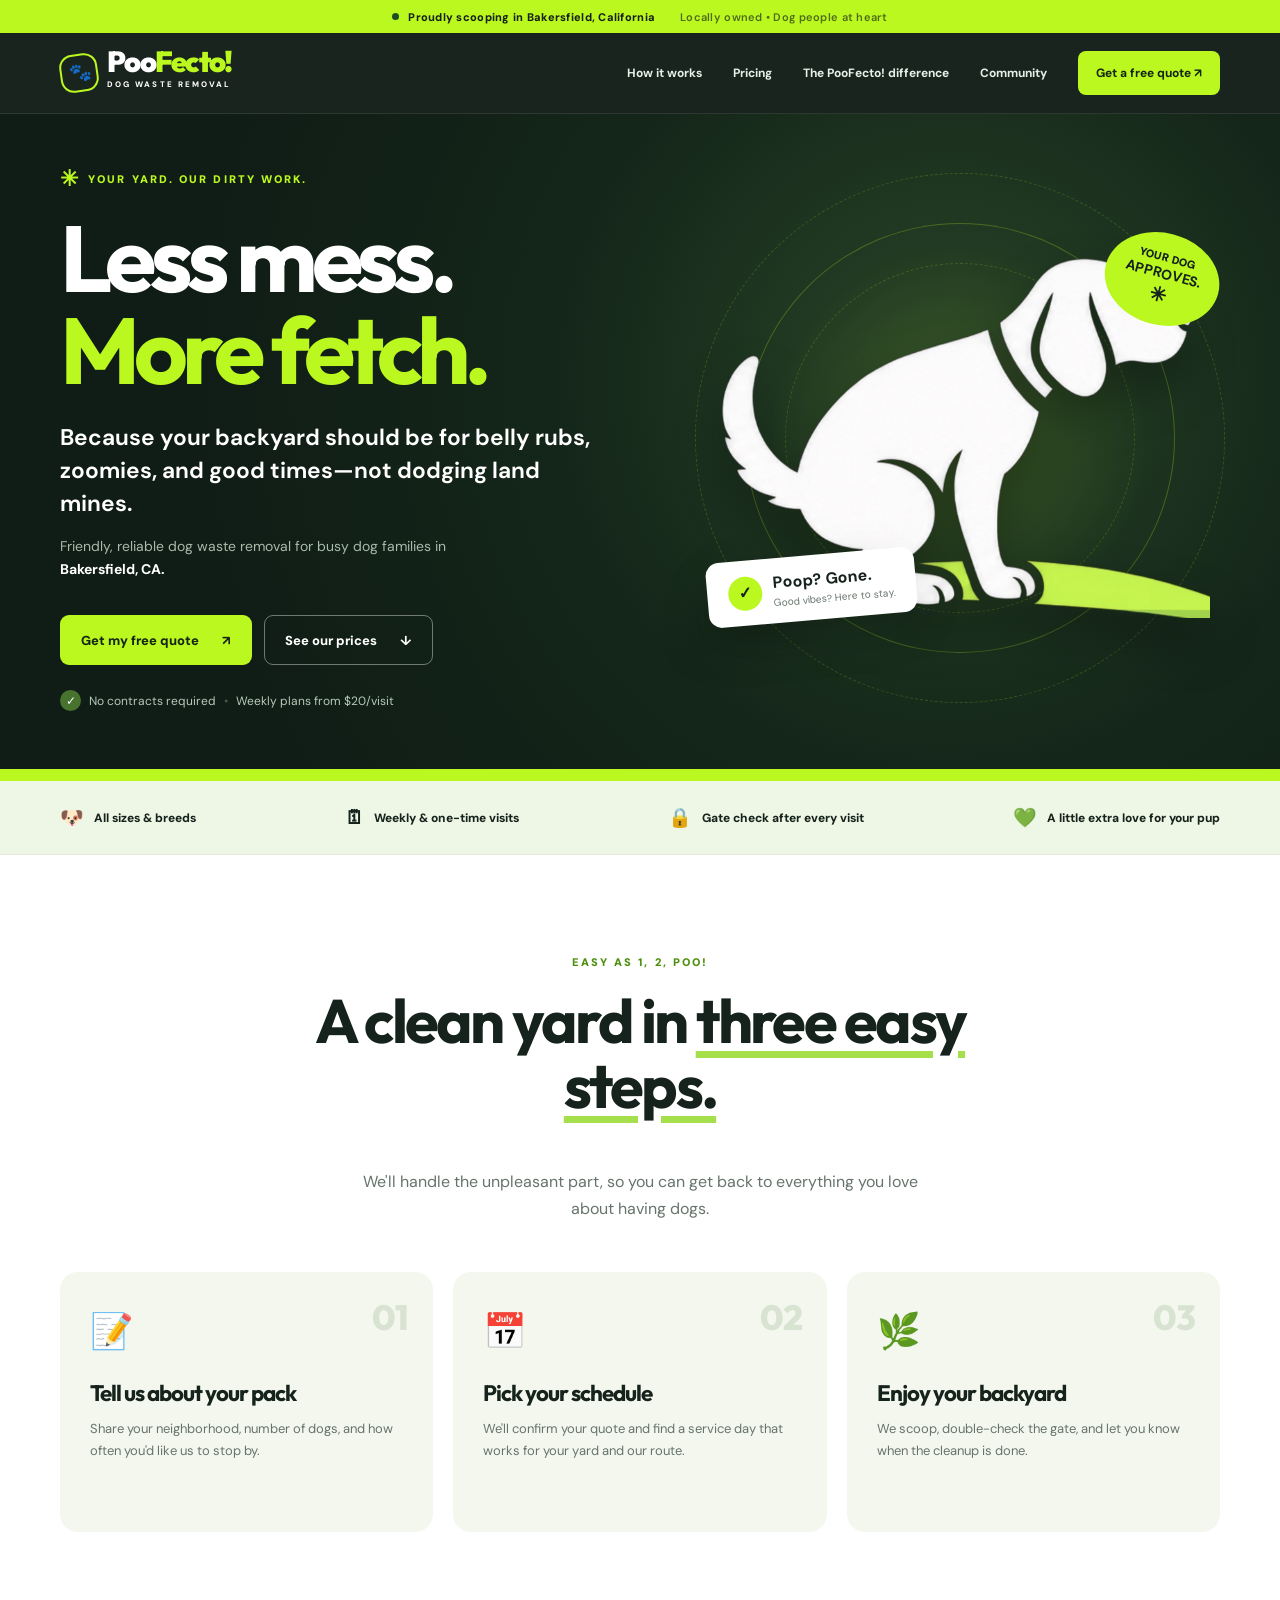
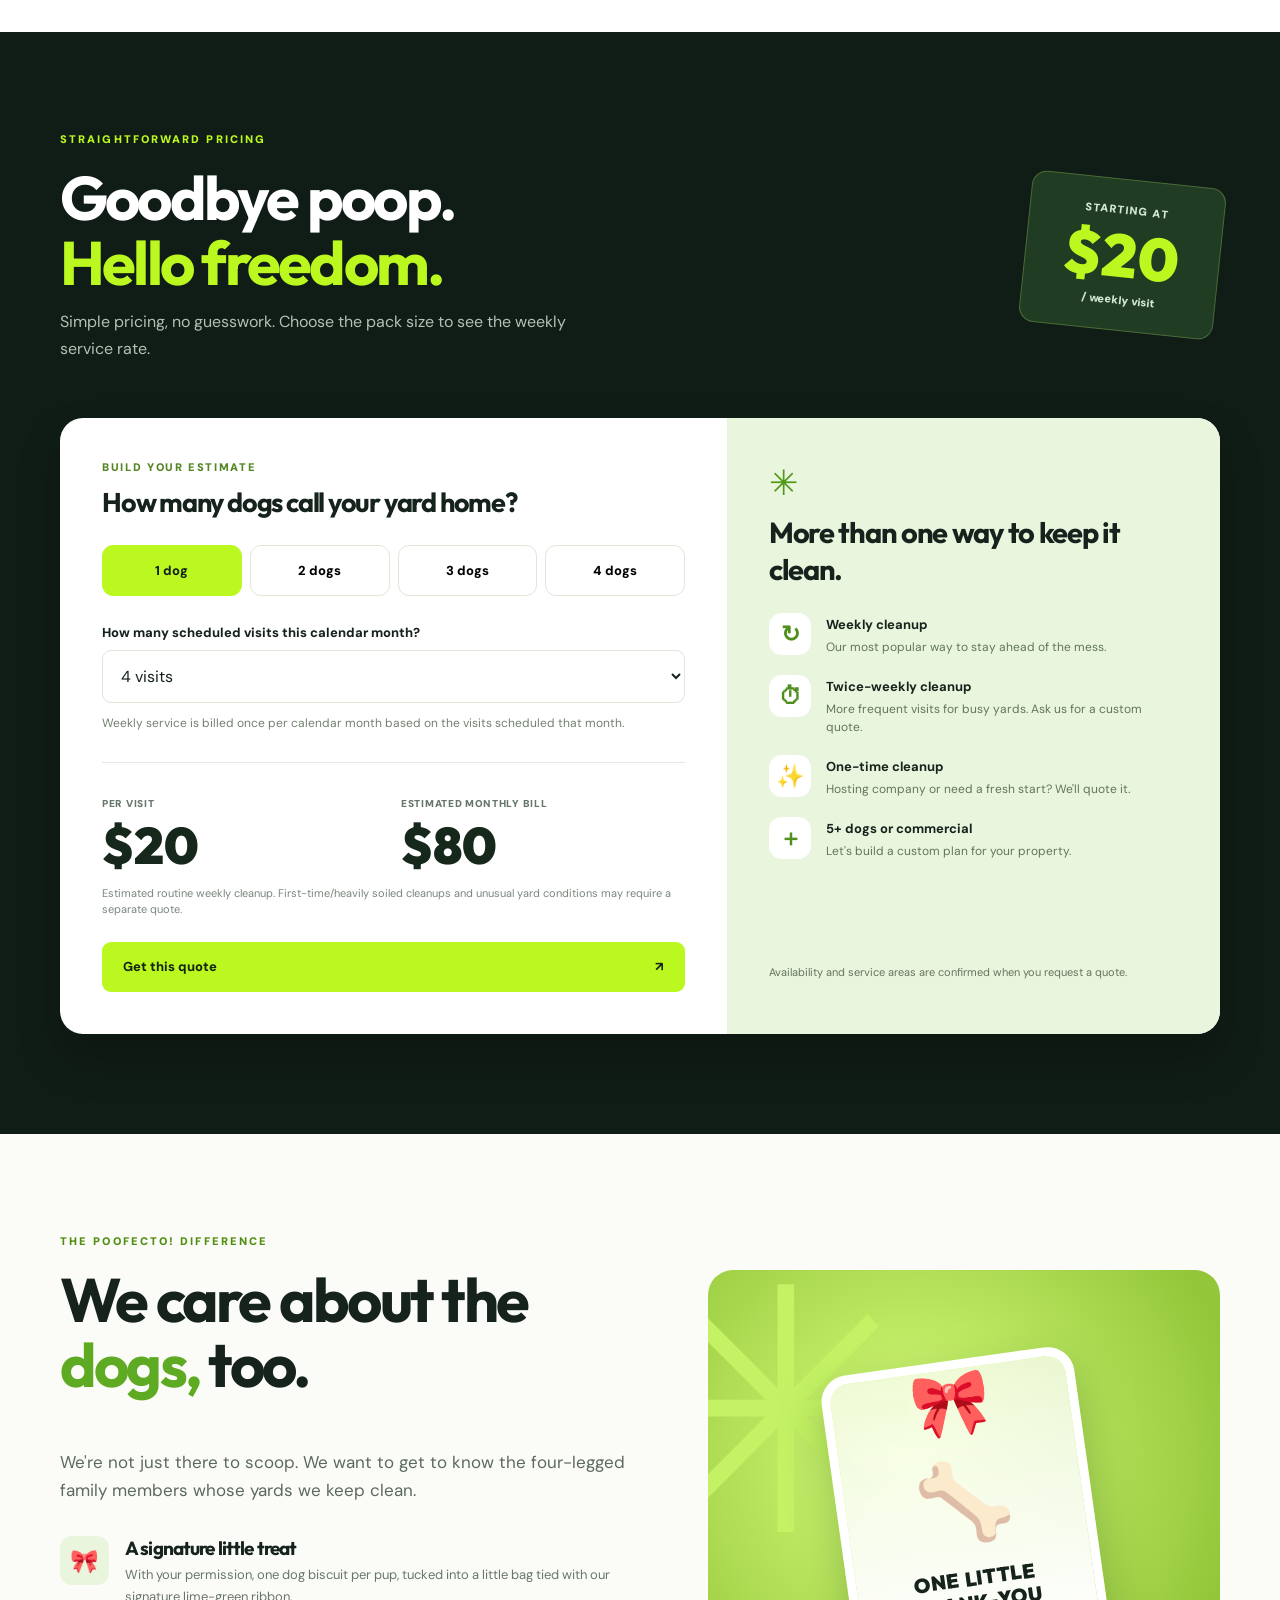
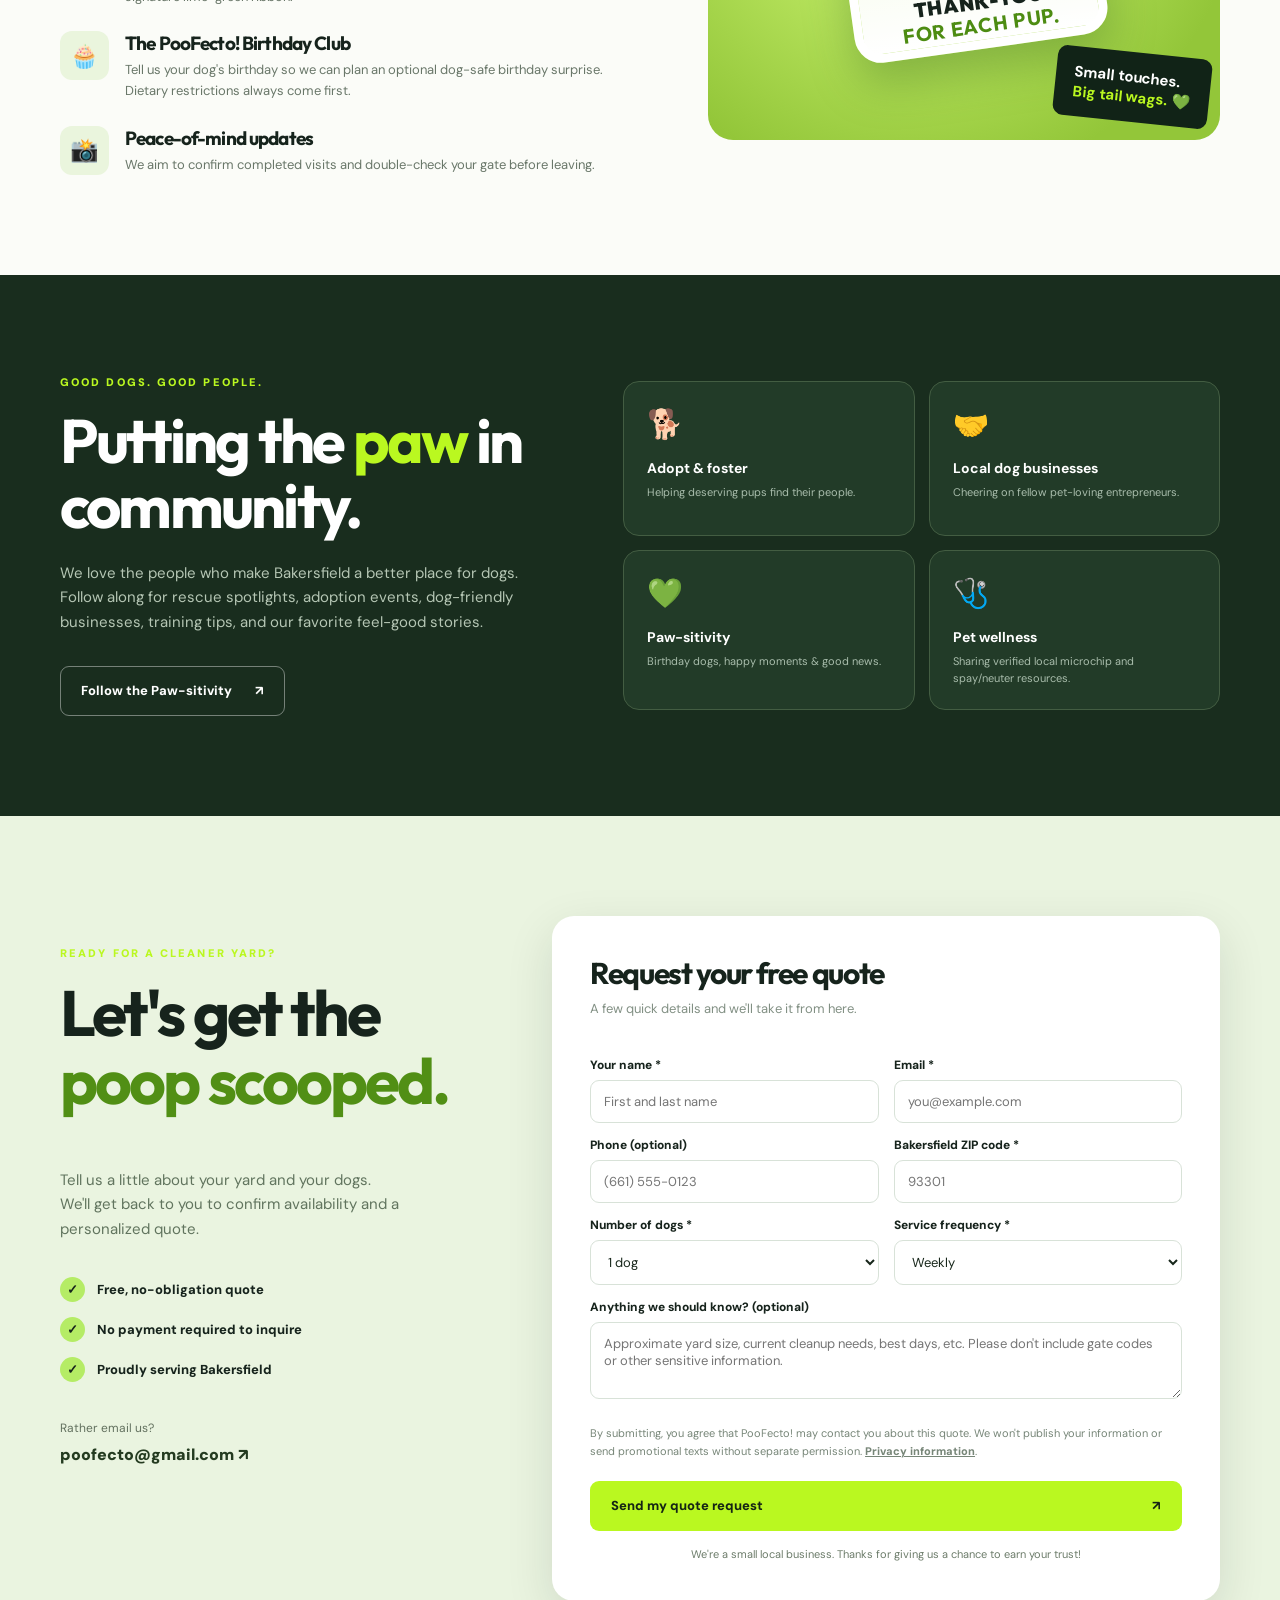
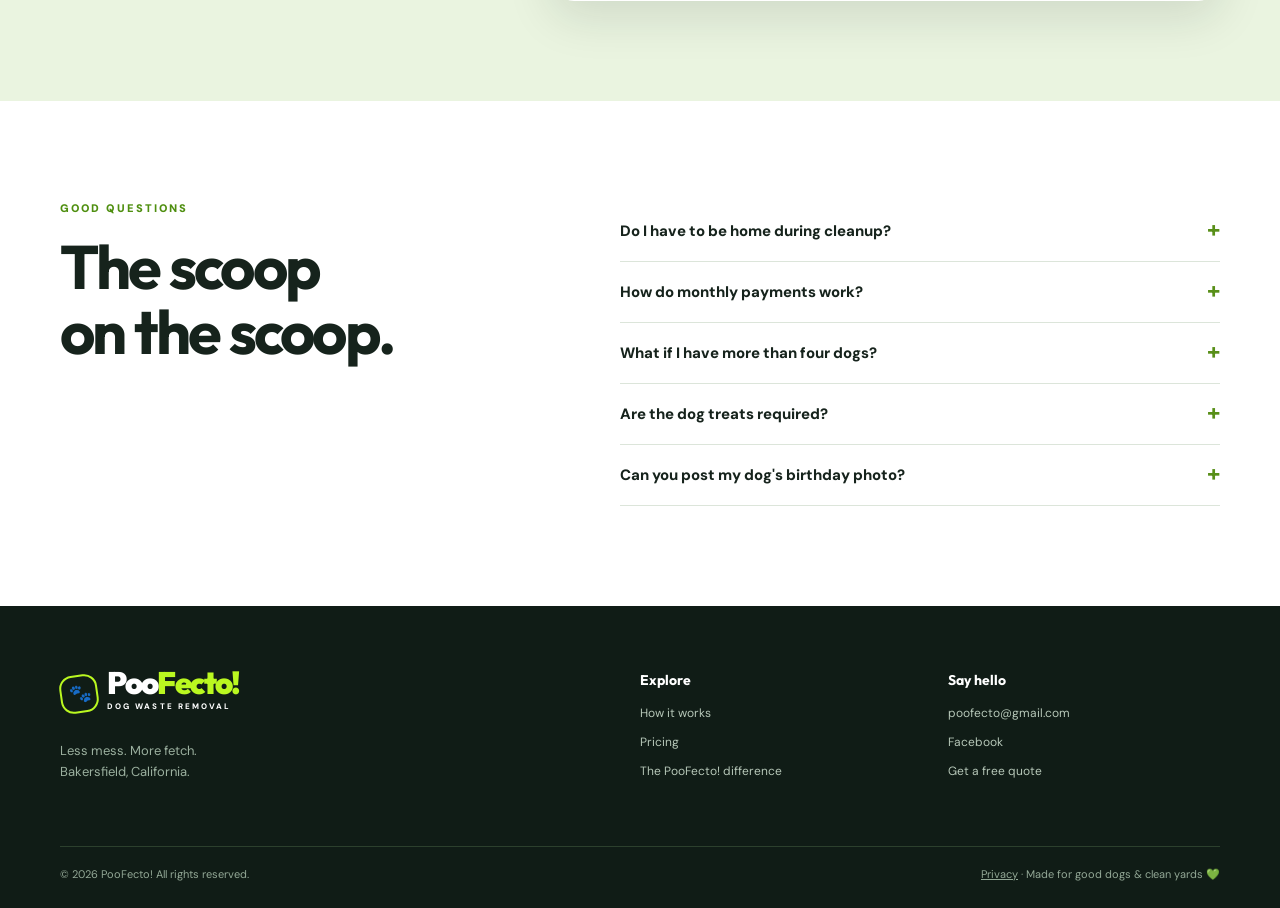
==== index.html @ 79665e10 "Add files via upload" ====
<!doctype html>
<html lang="en">
<head>
<meta charset="utf-8"><meta name="viewport" content="width=device-width,initial-scale=1">
<meta name="theme-color" content="#101c16"><meta name="description" content="PooFecto! makes clean yards easy. Friendly, reliable dog waste removal in Bakersfield, California. Weekly service starts at $20 per visit. Request a free quote today.">
<title>PooFecto! | Dog Waste Removal in Bakersfield</title>
<link rel="icon" href="assets/favicon.svg" type="image/svg+xml">
<link rel="stylesheet" href="styles.css">
<meta property="og:type" content="website"><meta property="og:title" content="PooFecto! | Less Mess. More Fetch."><meta property="og:description" content="Bakersfield dog waste removal. Weekly cleanups from $20 per visit. Free quotes, happy pups, cleaner yards.">
</head>
<body>
<a class="skip" href="#main">Skip to main content</a>
<div class="announcement"><span class="pulse"></span> Proudly scooping in Bakersfield, California <span class="announcement-right">Locally owned • Dog people at heart</span></div>
<header class="nav-wrap"><nav class="nav container" aria-label="Main navigation">
<a class="wordmark" href="#home" aria-label="PooFecto home"><span class="mark-icon" aria-hidden="true">🐾</span><span>Poo<span class="lime">Fecto!</span><small>DOG WASTE REMOVAL</small></span></a>
<button id="menuButton" class="menu-toggle" type="button" aria-label="Open menu" aria-expanded="false" aria-controls="navLinks"><span></span><span></span><span></span></button>
<div id="navLinks" class="nav-links"><a href="#how">How it works</a><a href="#pricing">Pricing</a><a href="#experience">The PooFecto! difference</a><a href="#community">Community</a><a class="nav-cta" href="#quote">Get a free quote <span aria-hidden="true">↗</span></a></div>
</nav></header>
<main id="main">
<section id="home" class="hero"><div class="container hero-grid">
<div class="hero-copy"><div class="eyebrow"><span class="small-star">✳</span> YOUR YARD. OUR DIRTY WORK.</div>
<h1>Less mess.<br><em>More fetch.</em></h1>
<p class="hero-lead">Because your backyard should be for belly rubs, zoomies, and good times—not dodging land mines.</p>
<p class="hero-sub">Friendly, reliable dog waste removal for busy dog families in <strong>Bakersfield, CA.</strong></p>
<div class="hero-actions"><a class="btn btn-lime" href="#quote">Get my free quote <span>↗</span></a><a class="btn btn-outline" href="#pricing">See our prices <span>↓</span></a></div>
<div class="hero-proof"><span class="proof-check">✓</span> No contracts required <span class="separator">•</span> Weekly plans from $20/visit</div>
</div>
<div class="hero-art" role="img" aria-label="PooFecto white dog mascot with lime green lawn styling"><div class="sun-ring"></div><div class="hero-orbit hero-orbit-one"></div><div class="hero-orbit hero-orbit-two"></div><div class="mascot-frame"><img src="assets/dog-mascot.png" alt="PooFecto white sitting dog mascot"/></div><div class="float-note"><span class="check-round">✓</span><span><b>Poop? Gone.</b><small>Good vibes? Here to stay.</small></span></div><div class="hero-sticker">YOUR DOG<br><strong>APPROVES.</strong> <span>✳</span></div></div>
</div><div class="hero-bottom-wave"></div></section>
<section class="trust-strip"><div class="container trust-inner"><span><b>🐶</b> All sizes & breeds</span><span><b>🗓</b> Weekly & one-time visits</span><span><b>🔒</b> Gate check after every visit</span><span><b>💚</b> A little extra love for your pup</span></div></section>
<section id="how" class="section section-light"><div class="container"><div class="section-head center"><div class="eyebrow dark">EASY AS 1, 2, POO!</div><h2>A clean yard in <span class="underline-accent">three easy steps.</span></h2><p>We'll handle the unpleasant part, so you can get back to everything you love about having dogs.</p></div>
<div class="steps-grid"><article class="step-card"><span class="step-count">01</span><div class="step-emoji">📝</div><h3>Tell us about your pack</h3><p>Share your neighborhood, number of dogs, and how often you'd like us to stop by.</p></article><article class="step-card"><span class="step-count">02</span><div class="step-emoji">📅</div><h3>Pick your schedule</h3><p>We'll confirm your quote and find a service day that works for your yard and our route.</p></article><article class="step-card"><span class="step-count">03</span><div class="step-emoji">🌿</div><h3>Enjoy your backyard</h3><p>We scoop, double-check the gate, and let you know when the cleanup is done.</p></article></div></div></section>
<section id="pricing" class="section pricing-section"><div class="container"><div class="pricing-top"><div><div class="eyebrow">STRAIGHTFORWARD PRICING</div><h2>Goodbye poop.<br><span class="lime">Hello freedom.</span></h2><p>Simple pricing, no guesswork. Choose the pack size to see the weekly service rate.</p></div><div class="price-pill">STARTING AT <strong>$20</strong><span>/ weekly visit</span></div></div>
<div class="pricing-panel"><div class="calc"><div class="calc-overline">BUILD YOUR ESTIMATE</div><h3>How many dogs call your yard home?</h3><div class="dog-picker" role="group" aria-label="Number of dogs"><button type="button" class="dog-choice selected" data-dogs="1" aria-pressed="true">1 dog</button><button type="button" class="dog-choice" data-dogs="2" aria-pressed="false">2 dogs</button><button type="button" class="dog-choice" data-dogs="3" aria-pressed="false">3 dogs</button><button type="button" class="dog-choice" data-dogs="4" aria-pressed="false">4 dogs</button></div>
<label for="visits">How many scheduled visits this calendar month?</label><select id="visits"><option value="4">4 visits</option><option value="5">5 visits</option></select><div class="frequency-note">Weekly service is billed once per calendar month based on the visits scheduled that month.</div>
<div class="calc-bottom"><div><span class="result-label">PER VISIT</span><div class="result-value" id="perVisit">$20</div></div><div><span class="result-label">ESTIMATED MONTHLY BILL</span><div class="result-value" id="perMonth">$80</div></div></div><p class="calc-foot">Estimated routine weekly cleanup. First-time/heavily soiled cleanups and unusual yard conditions may require a separate quote.</p><a class="btn btn-lime full" href="#quote" id="calcQuote">Get this quote <span>↗</span></a></div>
<div class="price-side"><span class="asterisk">✳</span><h3>More than one way to keep it clean.</h3><div class="service-line"><span class="service-icon">↻</span><div><strong>Weekly cleanup</strong><p>Our most popular way to stay ahead of the mess.</p></div></div><div class="service-line"><span class="service-icon">⏱</span><div><strong>Twice-weekly cleanup</strong><p>More frequent visits for busy yards. Ask us for a custom quote.</p></div></div><div class="service-line"><span class="service-icon">✨</span><div><strong>One-time cleanup</strong><p>Hosting company or need a fresh start? We'll quote it.</p></div></div><div class="service-line"><span class="service-icon">＋</span><div><strong>5+ dogs or commercial</strong><p>Let's build a custom plan for your property.</p></div></div><p class="small-disclaimer">Availability and service areas are confirmed when you request a quote.</p></div></div></div></section>
<section id="experience" class="section experience-section"><div class="container experience-grid"><div><div class="eyebrow dark">THE POOFECTO! DIFFERENCE</div><h2>We care about the <em>dogs,</em> too.</h2><p class="body-large">We're not just there to scoop. We want to get to know the four-legged family members whose yards we keep clean.</p><div class="feature-list"><div><span>🎀</span><div><h3>A signature little treat</h3><p>With your permission, one dog biscuit per pup, tucked into a little bag tied with our signature lime-green ribbon.</p></div></div><div><span>🧁</span><div><h3>The PooFecto! Birthday Club</h3><p>Tell us your dog's birthday so we can plan an optional dog-safe birthday surprise. Dietary restrictions always come first.</p></div></div><div><span>📸</span><div><h3>Peace-of-mind updates</h3><p>We aim to confirm completed visits and double-check your gate before leaving.</p></div></div></div></div><div class="experience-visual"><div class="gift-illustration"><div class="ribbon-bow">🎀</div><div class="cookie">🦴</div><span>ONE LITTLE<br>THANK-YOU<br><b>FOR EACH PUP.</b></span></div><div class="gift-callout">Small touches.<br><strong>Big tail wags.</strong> 💚</div></div></div></section>
<section id="community" class="section community-section"><div class="container"><div class="community-grid"><div><div class="eyebrow">GOOD DOGS. GOOD PEOPLE.</div><h2>Putting the <span class="lime">paw</span> in community.</h2><p>We love the people who make Bakersfield a better place for dogs. Follow along for rescue spotlights, adoption events, dog-friendly businesses, training tips, and our favorite feel-good stories.</p><a class="btn btn-outline" href="https://www.facebook.com/PooFecto" target="_blank" rel="noopener noreferrer">Follow the Paw-sitivity <span>↗</span></a></div><div class="community-cards"><div class="community-card"><span>🐕</span><b>Adopt & foster</b><small>Helping deserving pups find their people.</small></div><div class="community-card"><span>🤝</span><b>Local dog businesses</b><small>Cheering on fellow pet-loving entrepreneurs.</small></div><div class="community-card"><span>💚</span><b>Paw-sitivity</b><small>Birthday dogs, happy moments & good news.</small></div><div class="community-card"><span>🩺</span><b>Pet wellness</b><small>Sharing verified local microchip and spay/neuter resources.</small></div></div></div></div></section>
<section id="quote" class="section quote-section"><div class="container quote-grid"><div class="quote-intro"><div class="eyebrow">READY FOR A CLEANER YARD?</div><h2>Let's get the<br><span class="lime">poop scooped.</span></h2><p>Tell us a little about your yard and your dogs. We'll get back to you to confirm availability and a personalized quote.</p><div class="quote-points"><div><span>✓</span> Free, no-obligation quote</div><div><span>✓</span> No payment required to inquire</div><div><span>✓</span> Proudly serving Bakersfield</div></div><div class="quote-contact"><span>Rather email us?</span><a href="mailto:poofecto@gmail.com">poofecto@gmail.com ↗</a></div></div>
<div class="form-panel"><h3>Request your free quote</h3><p class="form-subhead">A few quick details and we'll take it from here.</p><form id="quoteForm" action="https://formsubmit.co/poofecto@gmail.com" method="POST">
<input type="hidden" name="_subject" value="New PooFecto! website quote request"><input type="hidden" name="_captcha" value="true"><input type="hidden" name="_template" value="table"><input type="text" name="_honey" tabindex="-1" autocomplete="off" class="honeypot" aria-hidden="true">
<div class="form-row"><div><label for="fullName">Your name *</label><input required id="fullName" name="Full name" autocomplete="name" maxlength="120" placeholder="First and last name"></div><div><label for="email">Email *</label><input required id="email" name="Email" type="email" autocomplete="email" maxlength="160" placeholder="you@example.com"></div></div>
<div class="form-row"><div><label for="phone">Phone (optional)</label><input id="phone" name="Phone" type="tel" autocomplete="tel" maxlength="30" placeholder="(661) 555-0123"></div><div><label for="zip">Bakersfield ZIP code *</label><input id="zip" name="ZIP code" inputmode="numeric" autocomplete="postal-code" pattern="[0-9]{5}" maxlength="5" required placeholder="93301"></div></div>
<div class="form-row"><div><label for="dogs">Number of dogs *</label><select id="dogs" name="Number of dogs" required><option value="1">1 dog</option><option value="2">2 dogs</option><option value="3">3 dogs</option><option value="4">4 dogs</option><option value="5 or more">5+ dogs</option></select></div><div><label for="frequency">Service frequency *</label><select id="frequency" name="Service frequency" required><option value="Weekly">Weekly</option><option value="Twice weekly">Twice weekly</option><option value="One-time cleanup">One-time cleanup</option><option value="Not sure">Not sure yet</option></select></div></div>
<label for="details">Anything we should know? (optional)</label><textarea id="details" name="Yard details" rows="3" maxlength="600" placeholder="Approximate yard size, current cleanup needs, best days, etc. Please don't include gate codes or other sensitive information."></textarea>
<p class="privacy-copy">By submitting, you agree that PooFecto! may contact you about this quote. We won't publish your information or send promotional texts without separate permission. <a href="privacy.html" target="_blank">Privacy information</a>.</p>
<button class="btn btn-lime full submit" type="submit">Send my quote request <span>↗</span></button><p class="form-note" role="status" id="formStatus">We're a small local business. Thanks for giving us a chance to earn your trust!</p></form></div></div></section>
<section class="faq section section-light"><div class="container faq-grid"><div><div class="eyebrow dark">GOOD QUESTIONS</div><h2>The scoop<br>on the scoop.</h2></div><div class="faq-list"><details><summary>Do I have to be home during cleanup?</summary><p>Usually not, as long as we have agreed on safe yard access and any dogs are securely separated from the work area. We'll confirm arrangements before your first visit.</p></details><details><summary>How do monthly payments work?</summary><p>Weekly service is quoted per visit and billed once per calendar month based on the visits scheduled that month. A month with four weekly visits costs less than one with five.</p></details><details><summary>What if I have more than four dogs?</summary><p>No problem—just request a custom quote for your pack.</p></details><details><summary>Are the dog treats required?</summary><p>Not at all. Complimentary treats are optional and only provided with your approval. Please tell us about allergies or special diets; we'll skip treats when they're not appropriate.</p></details><details><summary>Can you post my dog's birthday photo?</summary><p>Only with your separate permission. You always control whether your dog's photo or video is shared on our social media pages.</p></details></div></div></section>
</main>
<footer class="footer"><div class="container footer-grid"><div><a class="wordmark foot-wordmark" href="#home"><span class="mark-icon">🐾</span><span>Poo<span class="lime">Fecto!</span><small>DOG WASTE REMOVAL</small></span></a><p>Less mess. More fetch.<br>Bakersfield, California.</p></div><div><h4>Explore</h4><a href="#how">How it works</a><a href="#pricing">Pricing</a><a href="#experience">The PooFecto! difference</a></div><div><h4>Say hello</h4><a href="mailto:poofecto@gmail.com">poofecto@gmail.com</a><a href="https://www.facebook.com/PooFecto" target="_blank" rel="noopener noreferrer">Facebook</a><a href="#quote">Get a free quote</a></div></div><div class="container footer-bottom"><span>© <span id="year"></span> PooFecto! All rights reserved.</span><span><a href="privacy.html">Privacy</a> · Made for good dogs & clean yards 💚</span></div></footer>
<script src="script.js" defer></script>
</body></html>
---- styles.css ----
@import url('https://fonts.googleapis.com/css2?family=DM+Sans:wght@400;500;600;700;800&family=Outfit:wght@400;500;600;700;800;900&display=swap');
:root{--bg:#101c16;--bg2:#17291c;--lime:#baf820;--green:#86cb1e;--text:#16231c;--white:#fff;--muted:#66746b;--off:#f4f7ee;--line:#e2e9da;--shadow:0 16px 48px rgba(15,34,21,.12)}*{box-sizing:border-box}html{scroll-behavior:smooth;scroll-padding-top:90px}body{margin:0;color:var(--text);font-family:'DM Sans',Arial,sans-serif;background:white}h1,h2,h3,h4,p{margin-top:0}h1,h2,h3,h4{font-family:Outfit,'DM Sans',sans-serif;letter-spacing:-.045em}h2{font-size:clamp(2.2rem,4.8vw,4.25rem);line-height:1.06}h3{font-size:1.4rem}p{line-height:1.65}a{color:inherit}button,input,select,textarea{font:inherit}.container{width:min(1160px,calc(100% - 48px));margin:auto}.skip{position:absolute;left:-9999px;top:10px;background:var(--lime);padding:12px;z-index:999}.skip:focus{left:10px}.announcement{height:33px;display:flex;justify-content:center;align-items:center;gap:9px;background:var(--lime);color:#182115;font-size:11px;font-weight:800;letter-spacing:.025em}.pulse{background:#1d4e22;width:7px;height:7px;border-radius:50%}.announcement-right{opacity:.65;font-weight:600;margin-left:16px}.nav-wrap{position:sticky;top:0;z-index:50;background:rgba(16,28,22,.96);backdrop-filter:blur(12px);border-bottom:1px solid rgba(255,255,255,.09)}.nav{min-height:80px;display:flex;align-items:center;justify-content:space-between;gap:25px}.wordmark{display:inline-flex;align-items:center;gap:9px;color:white;text-decoration:none;font-family:Outfit,sans-serif;font-weight:900;font-size:29px;letter-spacing:-.06em;line-height:.8;white-space:nowrap}.mark-icon{width:38px;height:38px;border:2px solid var(--lime);display:grid;place-items:center;border-radius:13px;font-size:18px;transform:rotate(-8deg)}.wordmark .lime,.lime{color:var(--lime)}.wordmark small{display:block;font-family:'DM Sans',sans-serif;font-size:8px;letter-spacing:.26em;font-weight:800;line-height:2.8}.nav-links{display:flex;align-items:center;gap:31px}.nav-links>a{font-size:12px;color:#e5f2e7;text-decoration:none;font-weight:700}.nav-links>a:hover{color:var(--lime)}.nav-links .nav-cta{background:var(--lime);border-radius:8px;color:#152514;padding:14px 18px}.nav-links .nav-cta:hover{color:#152514;background:white}.menu-toggle{display:none;background:transparent;border:0;padding:10px}.menu-toggle span{display:block;background:white;width:23px;height:2px;margin:5px}.hero{background:radial-gradient(circle at 74% 40%,#294528 0,#142619 38%,#101c16 75%);color:white;overflow:hidden;position:relative}.hero-grid{display:grid;grid-template-columns:1.08fr .92fr;min-height:613px;align-items:center;gap:28px;padding:50px 0 58px}.eyebrow{color:var(--lime);font-size:11px;letter-spacing:.19em;font-weight:900;margin-bottom:19px;display:flex;align-items:center;gap:8px}.eyebrow.dark{color:#4f8f10}.small-star{font-size:22px}.hero h1{font-size:clamp(3.9rem,7.3vw,6.9rem);line-height:.98;margin-bottom:26px;letter-spacing:-.065em}.hero h1 em{font-style:normal;color:var(--lime)}.hero-lead{font-size:clamp(1.08rem,2vw,1.42rem);font-weight:650;line-height:1.45;max-width:550px;margin-bottom:15px}.hero-sub{color:#a9bbaa;font-size:14px;max-width:430px}.hero-sub strong{color:white}.hero-actions{display:flex;gap:12px;flex-wrap:wrap;margin:34px 0 25px}.btn{display:inline-flex;align-items:center;justify-content:center;gap:23px;min-height:50px;border:1px solid transparent;text-decoration:none;border-radius:9px;padding:14px 20px;font-size:13px;font-weight:800;cursor:pointer;transition:transform .2s,background .2s}.btn:hover{transform:translateY(-2px)}.btn-lime{background:var(--lime);color:#152514}.btn-lime:hover{background:#d4ff5e}.btn-outline{border-color:rgba(255,255,255,.4);color:white}.btn-outline:hover{border-color:var(--lime)}.btn.full{width:100%;justify-content:space-between}.hero-proof{font-size:12px;color:#b7cbb9;display:flex;align-items:center;gap:8px}.proof-check{display:inline-grid;place-items:center;background:#48732e;color:white;width:21px;height:21px;border-radius:50%}.separator{opacity:.35}.hero-art{height:520px;position:relative;display:grid;place-items:center}.sun-ring{position:absolute;width:430px;height:430px;border:1px solid rgba(186,248,32,.26);border-radius:50%;background:radial-gradient(circle,rgba(186,248,32,.14) 0,transparent 64%)}.hero-orbit{position:absolute;border:1px dashed rgba(186,248,32,.19);border-radius:50%}.hero-orbit-one{width:530px;height:530px}.hero-orbit-two{width:350px;height:350px}.mascot-frame{width:min(500px,100%);z-index:1;filter:drop-shadow(0 24px 24px rgba(0,0,0,.3))}.mascot-frame img{display:block;width:100%;height:auto;mix-blend-mode:screen}.float-note{position:absolute;z-index:2;left:8px;bottom:78px;border-radius:13px;background:white;color:var(--text);padding:14px 21px;display:flex;gap:11px;align-items:center;box-shadow:var(--shadow);transform:rotate(-5deg)}.float-note b,.float-note small{display:block}.float-note small{font-size:10px;color:var(--muted);margin-top:3px}.check-round{width:34px;height:34px;border-radius:50%;display:grid;place-items:center;background:var(--lime);font-weight:900}.hero-sticker{position:absolute;z-index:2;right:0;top:55px;background:var(--lime);color:#16231c;padding:17px 19px;border-radius:50%;font-size:11px;text-align:center;font-weight:900;line-height:1.3;transform:rotate(15deg)}.hero-sticker strong{font-size:14px}.hero-sticker span{display:block;font-size:20px}.hero-bottom-wave{height:12px;background:var(--lime)}.trust-strip{background:#eef6e6;border-bottom:1px solid var(--line)}.trust-inner{display:flex;justify-content:space-between;gap:22px;flex-wrap:wrap;padding:24px 0;font-size:12px;font-weight:800}.trust-inner span{display:flex;align-items:center;gap:10px}.trust-inner b{font-size:19px}.section{padding:100px 0}.section-light{background:#fff}.section-head.center{text-align:center;max-width:700px;margin:0 auto 50px}.section-head.center .eyebrow{justify-content:center}.section-head p{color:var(--muted);max-width:560px;margin:17px auto}.underline-accent{text-decoration:underline;text-decoration-color:#a5df4b;text-decoration-thickness:7px;text-underline-offset:8px}.steps-grid{display:grid;grid-template-columns:repeat(3,1fr);gap:20px}.step-card{position:relative;background:var(--off);border-radius:18px;padding:36px 30px 28px;min-height:260px}.step-count{position:absolute;right:24px;top:23px;font-family:Outfit;font-size:35px;font-weight:800;color:#d8e3d2}.step-emoji{font-size:35px;margin-bottom:25px}.step-card h3{margin-bottom:11px}.step-card p{font-size:13px;color:var(--muted);margin:0}.pricing-section{background:var(--bg);color:white}.pricing-top{display:flex;align-items:center;justify-content:space-between;gap:30px;margin-bottom:40px}.pricing-top h2{margin-bottom:14px}.pricing-top p{color:#b0c3b3;max-width:510px}.price-pill{background:#203c22;transform:rotate(6deg);border:1px solid #4a6b37;padding:23px;border-radius:15px;text-align:center;font-weight:900;color:#d2e9d3;font-size:11px;letter-spacing:.1em;min-width:195px}.price-pill strong{display:block;color:var(--lime);font:900 60px Outfit}.price-pill span{display:block;letter-spacing:0}.pricing-panel{display:grid;grid-template-columns:1.15fr .85fr;background:white;color:var(--text);border-radius:23px;overflow:hidden;box-shadow:0 24px 45px rgba(0,0,0,.17)}.calc{padding:42px}.calc-overline{font-size:11px;color:#548624;font-weight:900;letter-spacing:.15em}.calc h3{font-size:27px;margin:11px 0 26px}.dog-picker{display:grid;grid-template-columns:repeat(4,1fr);gap:8px;margin-bottom:28px}.dog-choice{border:1.5px solid #dfe8d8;background:white;border-radius:11px;padding:16px 5px;font-size:13px;font-weight:800;cursor:pointer}.dog-choice:hover{border-color:#86bd38}.dog-choice.selected{background:var(--lime);border-color:var(--lime);color:var(--text)}.calc label{display:block;font-size:13px;font-weight:800;margin-bottom:9px}.calc select{width:100%;padding:14px;border:1px solid #dfe6da;border-radius:9px;background:white;color:var(--text)}.frequency-note{color:#72816f;font-size:12px;line-height:1.6;margin-top:11px}.calc-bottom{display:grid;grid-template-columns:1fr 1fr;border-top:1px solid #e4e9e1;margin-top:29px;padding-top:28px;gap:15px}.result-label{font-size:10px;letter-spacing:.07em;font-weight:900;color:#66766a}.result-value{font:900 clamp(34px,4vw,52px) Outfit;color:#16271c;line-height:1.3}.calc-foot{font-size:11px;color:#79867c;line-height:1.5;margin:6px 0 24px}.price-side{background:#eaf5de;padding:42px;display:flex;flex-direction:column}.asterisk{font-size:35px;color:#4f9a19}.price-side h3{font-size:29px;margin:8px 0 25px}.service-line{display:flex;gap:15px;margin-bottom:19px}.service-icon{flex:none;display:grid;place-items:center;width:42px;height:42px;border-radius:13px;background:white;color:#4e8f1e;font-weight:900;font-size:23px}.service-line strong{font-size:13px}.service-line p{font-size:12px;color:#61755d;margin:4px 0 0;line-height:1.5}.small-disclaimer{font-size:11px;color:#65735e;margin-top:auto}.experience-section{background:#fbfcf8}.experience-grid{display:grid;grid-template-columns:1fr .9fr;gap:80px;align-items:center}.experience-grid h2 em{color:#5eaa22;font-style:normal}.body-large{font-size:17px;color:#5c6a5d}.feature-list{display:grid;gap:24px;margin-top:32px}.feature-list>div{display:flex;gap:16px}.feature-list>div>span{display:grid;place-items:center;border-radius:12px;background:#eaf5dd;flex:none;width:49px;height:49px;font-size:23px}.feature-list h3{font-size:19px;margin-bottom:4px}.feature-list p{font-size:13px;color:#697769;margin:0}.experience-visual{min-height:470px;border-radius:25px;background:radial-gradient(circle at 40% 40%,#d8fe7d,#93c639 80%);display:grid;place-items:center;position:relative;overflow:hidden}.experience-visual:before{content:'✳';font-size:340px;color:#c4f264;position:absolute;left:-65px;top:-75px}.gift-illustration{position:relative;z-index:1;width:255px;height:290px;border:9px solid white;border-radius:27px;background:linear-gradient(#ffffffb8,#fff);transform:rotate(-8deg);box-shadow:0 20px 45px #44742366;display:flex;align-items:center;justify-content:center;flex-direction:column;gap:15px;text-align:center}.ribbon-bow{font-size:64px;line-height:1}.cookie{font-size:78px}.gift-illustration span{font-family:Outfit;font-size:20px;font-weight:900;line-height:1.2;letter-spacing:.04em}.gift-illustration b{color:#4d8c12}.gift-callout{position:absolute;right:10px;bottom:18px;z-index:2;background:#112317;color:white;padding:15px 18px;border-radius:10px;font-weight:700;font-size:15px;transform:rotate(6deg)}.gift-callout strong{color:var(--lime)}.community-section{background:#192d1e;color:white}.community-grid{display:grid;grid-template-columns:.9fr 1.1fr;gap:75px;align-items:center}.community-grid h2{margin-bottom:22px}.community-grid p{color:#b5c6b4;font-size:15px;max-width:500px;margin-bottom:31px}.community-cards{display:grid;grid-template-columns:1fr 1fr;gap:14px}.community-card{border:1px solid #435d42;border-radius:16px;padding:23px;background:#223b28;display:flex;flex-direction:column;min-height:155px}.community-card span{font-size:29px;margin-bottom:16px}.community-card b{font-size:14px}.community-card small{font-size:11px;line-height:1.5;color:#a9bdac;margin-top:7px}.quote-section{background:#eaf4e0}.quote-grid{display:grid;grid-template-columns:.78fr 1.22fr;gap:65px;align-items:start}.quote-intro{padding-top:30px}.quote-intro h2{font-size:clamp(3rem,5vw,5rem)}.quote-intro h2 .lime{color:#518f15}.quote-intro>p{color:#61745e;font-size:15px;max-width:340px}.quote-points{margin-top:35px;display:grid;gap:15px;font-size:13px;font-weight:800}.quote-points span{background:#b5ec65;border-radius:50%;display:inline-grid;width:25px;height:25px;place-items:center;margin-right:9px}.quote-contact{display:grid;gap:8px;margin-top:38px;font-size:12px;color:#63715f}.quote-contact a{font-weight:900;font-size:16px;text-decoration:none;color:#243b20}.form-panel{background:white;border-radius:22px;padding:38px;box-shadow:var(--shadow)}.form-panel h3{font-size:30px;margin:0 0 6px}.form-subhead{font-size:13px;color:#829084;margin-bottom:24px}.form-row{display:grid;grid-template-columns:1fr 1fr;gap:15px}.form-panel label{display:block;font-size:12px;font-weight:800;margin:14px 0 7px}.form-panel input,.form-panel select,.form-panel textarea{width:100%;border:1px solid #d8e2d8;border-radius:9px;padding:12px 13px;font-size:13px;background:#fff;color:#18271b;outline-color:#6ab323}.form-panel input:focus,.form-panel select:focus,.form-panel textarea:focus{border-color:#70b123}.privacy-copy{font-size:11px;color:#778678;margin:20px 0;line-height:1.65}.privacy-copy a{font-weight:800}.form-note{font-size:11px;color:#6c7c6a;text-align:center;margin:14px 0 0}.honeypot{position:absolute!important;left:-9999px!important;width:1px!important;height:1px!important}.faq-grid{display:grid;grid-template-columns:1fr 1.2fr;gap:60px}.faq-list details{border-bottom:1px solid #dce5da;padding:20px 0}.faq-list summary{cursor:pointer;list-style:none;position:relative;font-weight:800;font-size:15px;padding-right:30px}.faq-list summary::-webkit-details-marker{display:none}.faq-list summary:after{content:'+';position:absolute;right:0;color:#588f18;font-size:23px;top:-7px}.faq-list details[open] summary:after{content:'−'}.faq-list details p{color:#6e7a6d;font-size:13px;max-width:550px;padding-top:12px;margin:0}.footer{background:#101c16;color:white;padding-top:65px}.footer-grid{display:grid;grid-template-columns:2fr 1fr 1fr;gap:35px;padding-bottom:50px}.foot-wordmark{font-size:31px}.footer p{color:#9bb09f;font-size:13px;margin-top:22px}.footer h4{font-size:14px;letter-spacing:0;margin-bottom:16px}.footer-grid>div:not(:first-child) a{display:block;color:#b6c7b8;text-decoration:none;font-size:12px;margin-bottom:13px}.footer a:hover{color:var(--lime)}.footer-bottom{border-top:1px solid #2c402d;padding:20px 0 27px;display:flex;justify-content:space-between;color:#93a896;font-size:11px}.footer-bottom a{color:inherit;text-decoration:underline}
@media(max-width:950px){.nav-links{gap:15px}.nav-links>a{font-size:11px}.hero-grid{grid-template-columns:1fr .8fr}.hero-art{height:400px}.sun-ring{width:340px;height:340px}.hero-orbit-one{width:400px;height:400px}.experience-grid,.community-grid{gap:30px}.quote-grid{gap:25px}}@media(max-width:700px){.container{width:min(100% - 32px,550px)}.announcement{font-size:10px}.announcement-right{display:none}.nav{min-height:69px}.wordmark{font-size:25px}.menu-toggle{display:block}.nav-links{display:none;position:absolute;top:69px;left:0;right:0;padding:18px 24px 26px;background:#101c16;flex-direction:column;align-items:stretch;gap:0;box-shadow:0 20px 30px #0004}.nav-links.open{display:flex}.nav-links>a{font-size:14px;padding:13px}.nav-links .nav-cta{margin-top:10px}.hero-grid{display:flex;flex-direction:column;min-height:auto;gap:0;padding:58px 0 36px}.hero-copy{width:100%}.hero h1{font-size:clamp(3.65rem,14vw,5.6rem)}.hero-art{height:320px;width:100%;margin-top:5px}.sun-ring{width:290px;height:290px}.hero-orbit-one{width:335px;height:335px}.hero-orbit-two{width:250px;height:250px}.mascot-frame{width:335px}.float-note{left:3px;bottom:0;padding:9px 12px}.hero-sticker{top:5px;right:10px}.trust-inner{justify-content:flex-start;gap:16px 24px;font-size:11px;padding:20px 0}.trust-inner span{width:calc(50% - 12px)}.section{padding:65px 0}h2{font-size:clamp(2.55rem,10vw,3.45rem)}.steps-grid,.experience-grid,.community-grid,.quote-grid,.faq-grid{grid-template-columns:1fr}.steps-grid{gap:12px}.step-card{min-height:auto;padding:28px}.step-emoji{margin-bottom:12px}.pricing-top{align-items:flex-start}.price-pill{display:none}.pricing-panel{grid-template-columns:1fr}.calc,.price-side{padding:26px}.calc h3{font-size:24px}.dog-picker{gap:5px}.dog-choice{font-size:11px;padding:13px 2px}.experience-visual{min-height:340px}.gift-illustration{transform:rotate(-6deg) scale(.83)}.community-cards{gap:10px}.community-card{padding:16px;min-height:152px}.quote-intro{padding-top:0}.quote-intro h2{font-size:3.6rem}.form-panel{padding:25px}.footer-grid{grid-template-columns:1fr 1fr}.footer-grid>div:first-child{grid-column:span 2}.footer-bottom{display:flex;flex-direction:column;gap:12px}}@media(max-width:390px){.form-row{grid-template-columns:1fr}.hero-actions .btn{width:100%;justify-content:space-between}.hero-proof{flex-wrap:wrap}.community-cards{grid-template-columns:1fr}.trust-inner span{width:100%}}@media(prefers-reduced-motion:reduce){html{scroll-behavior:auto}*,*:before,*:after{transition:none!important;animation:none!important}}
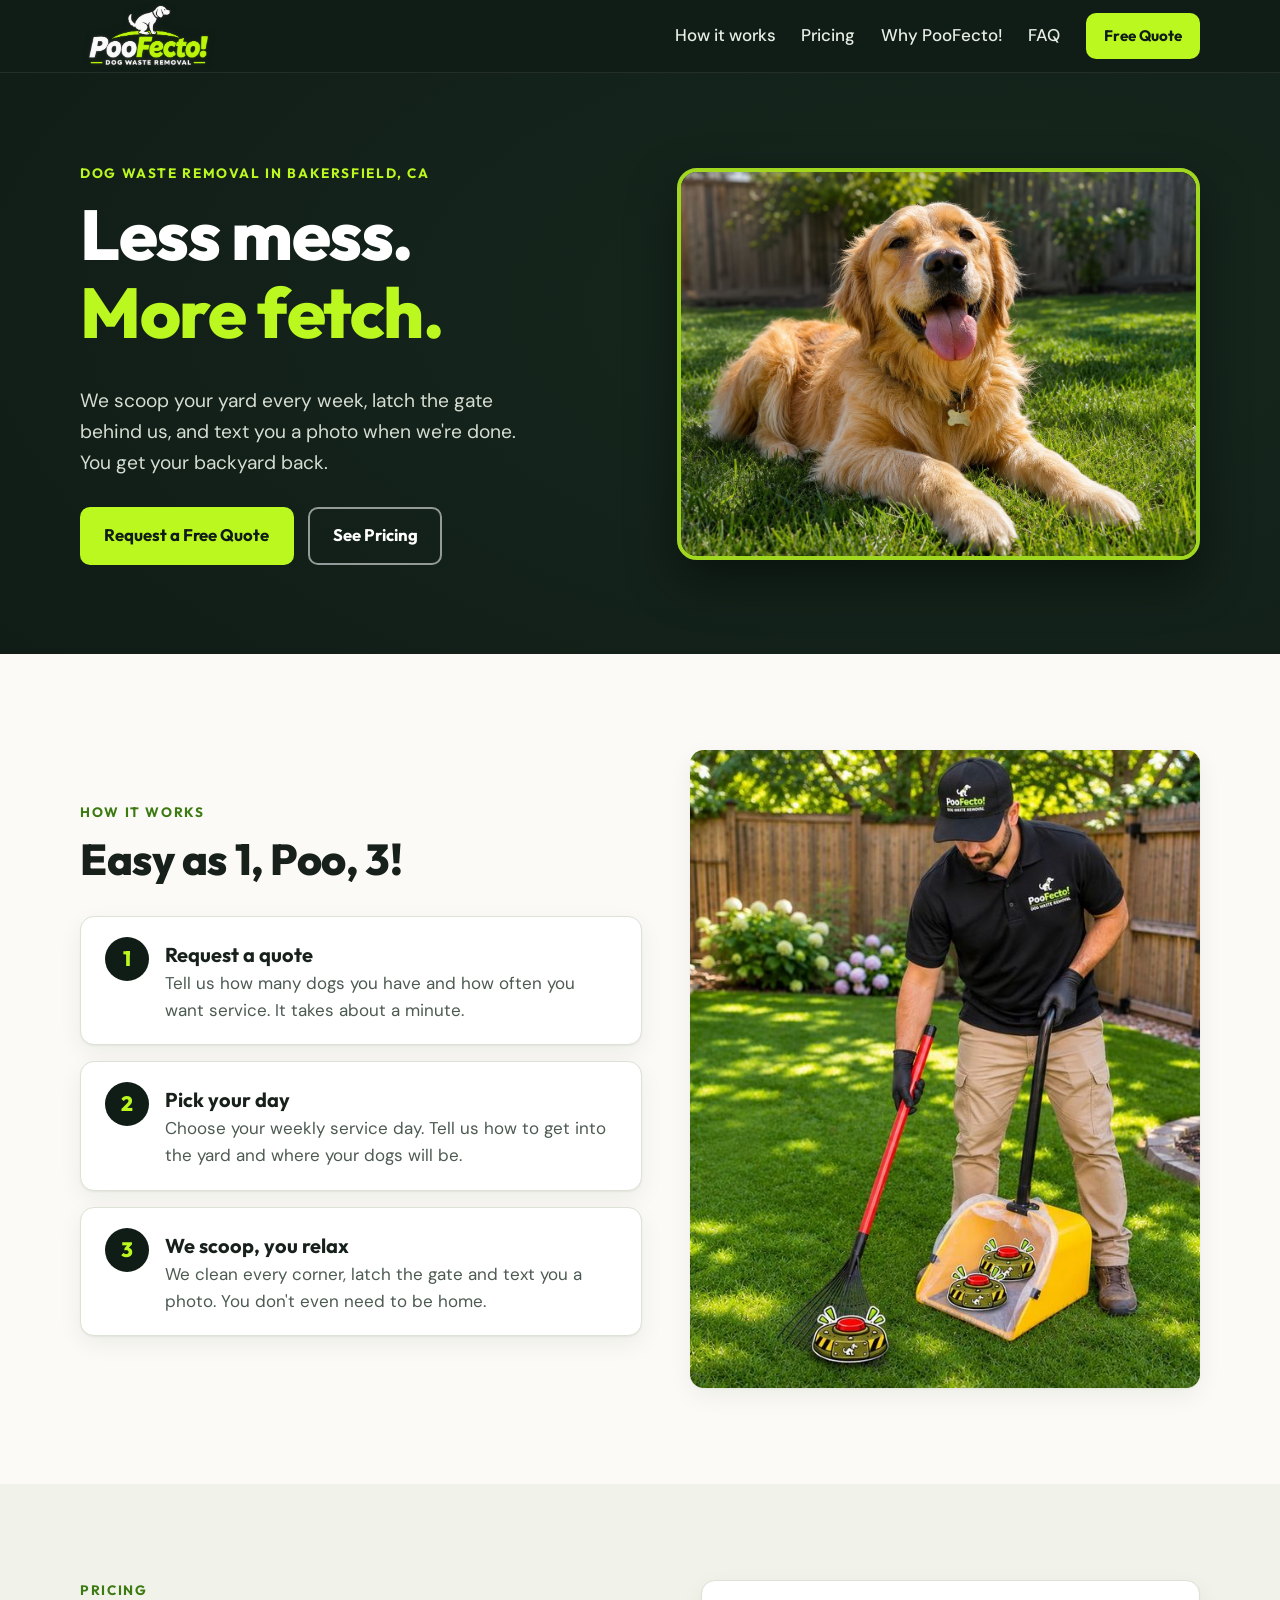
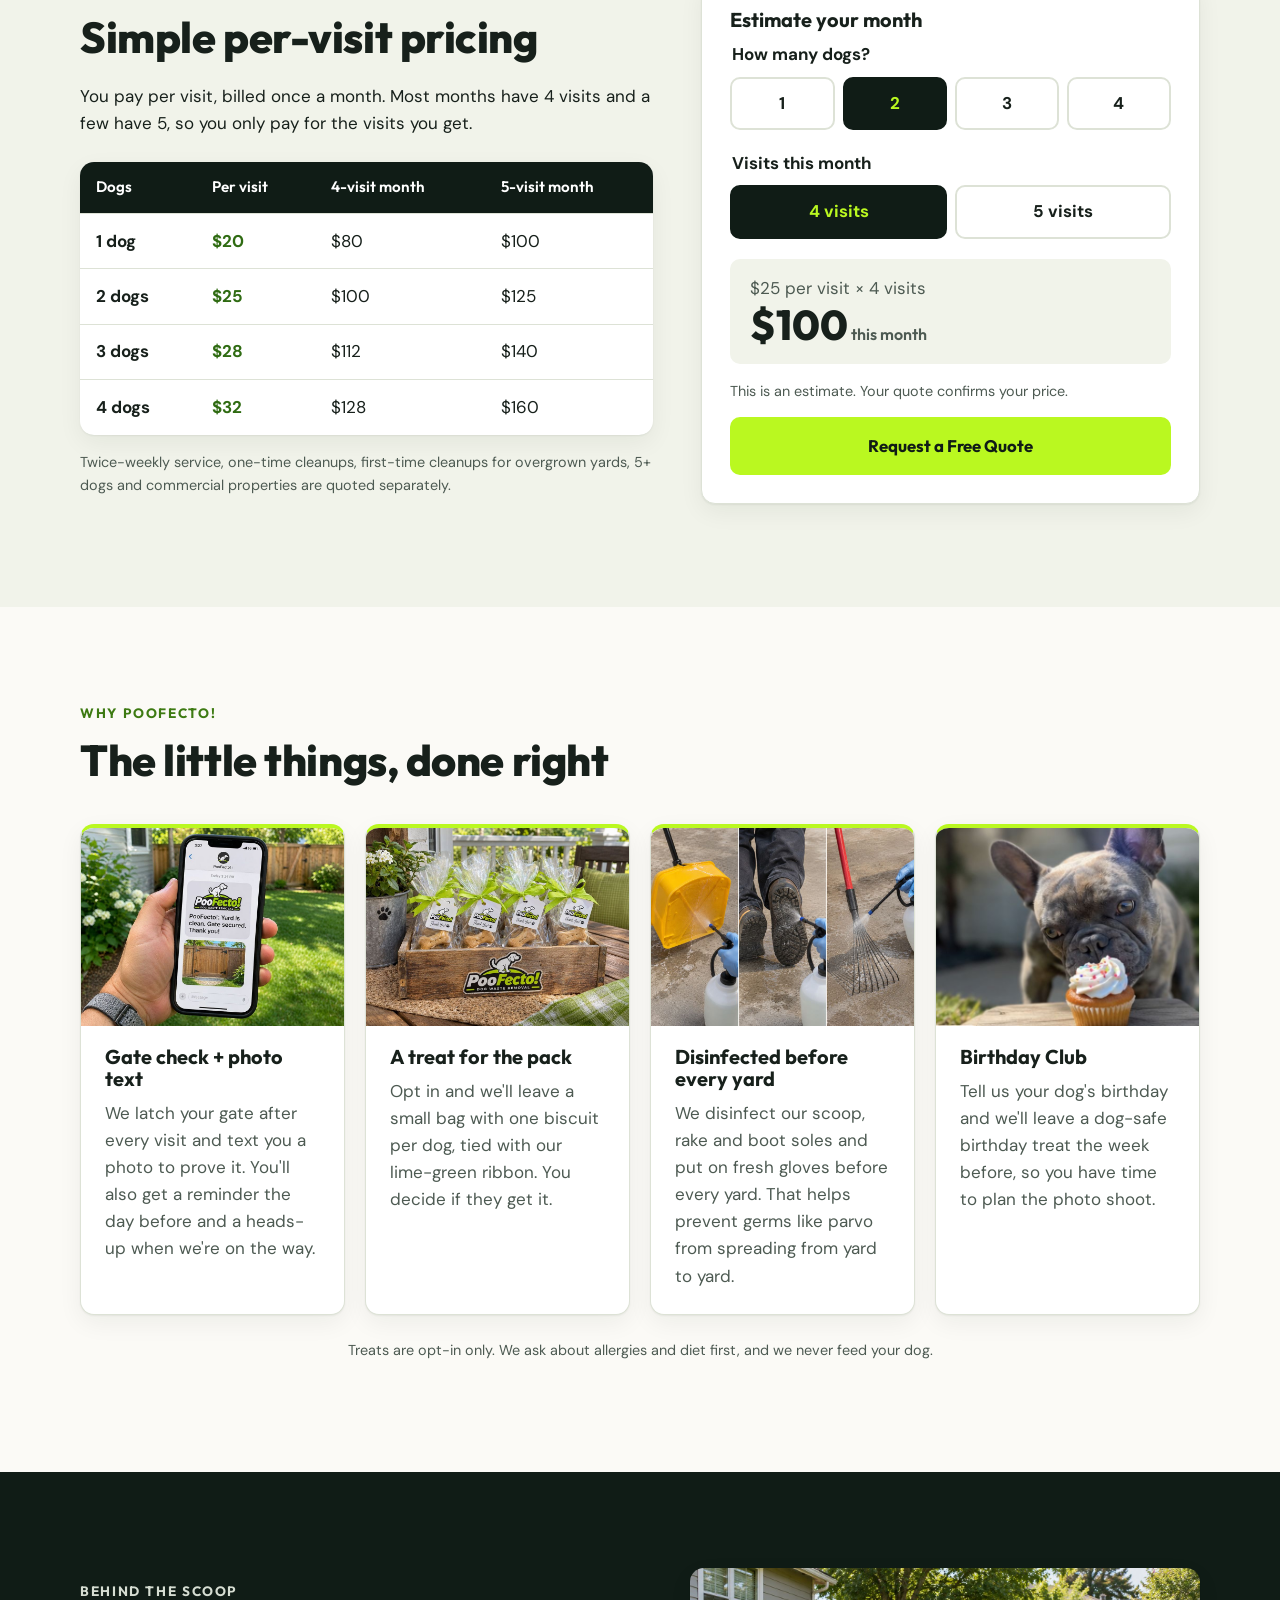
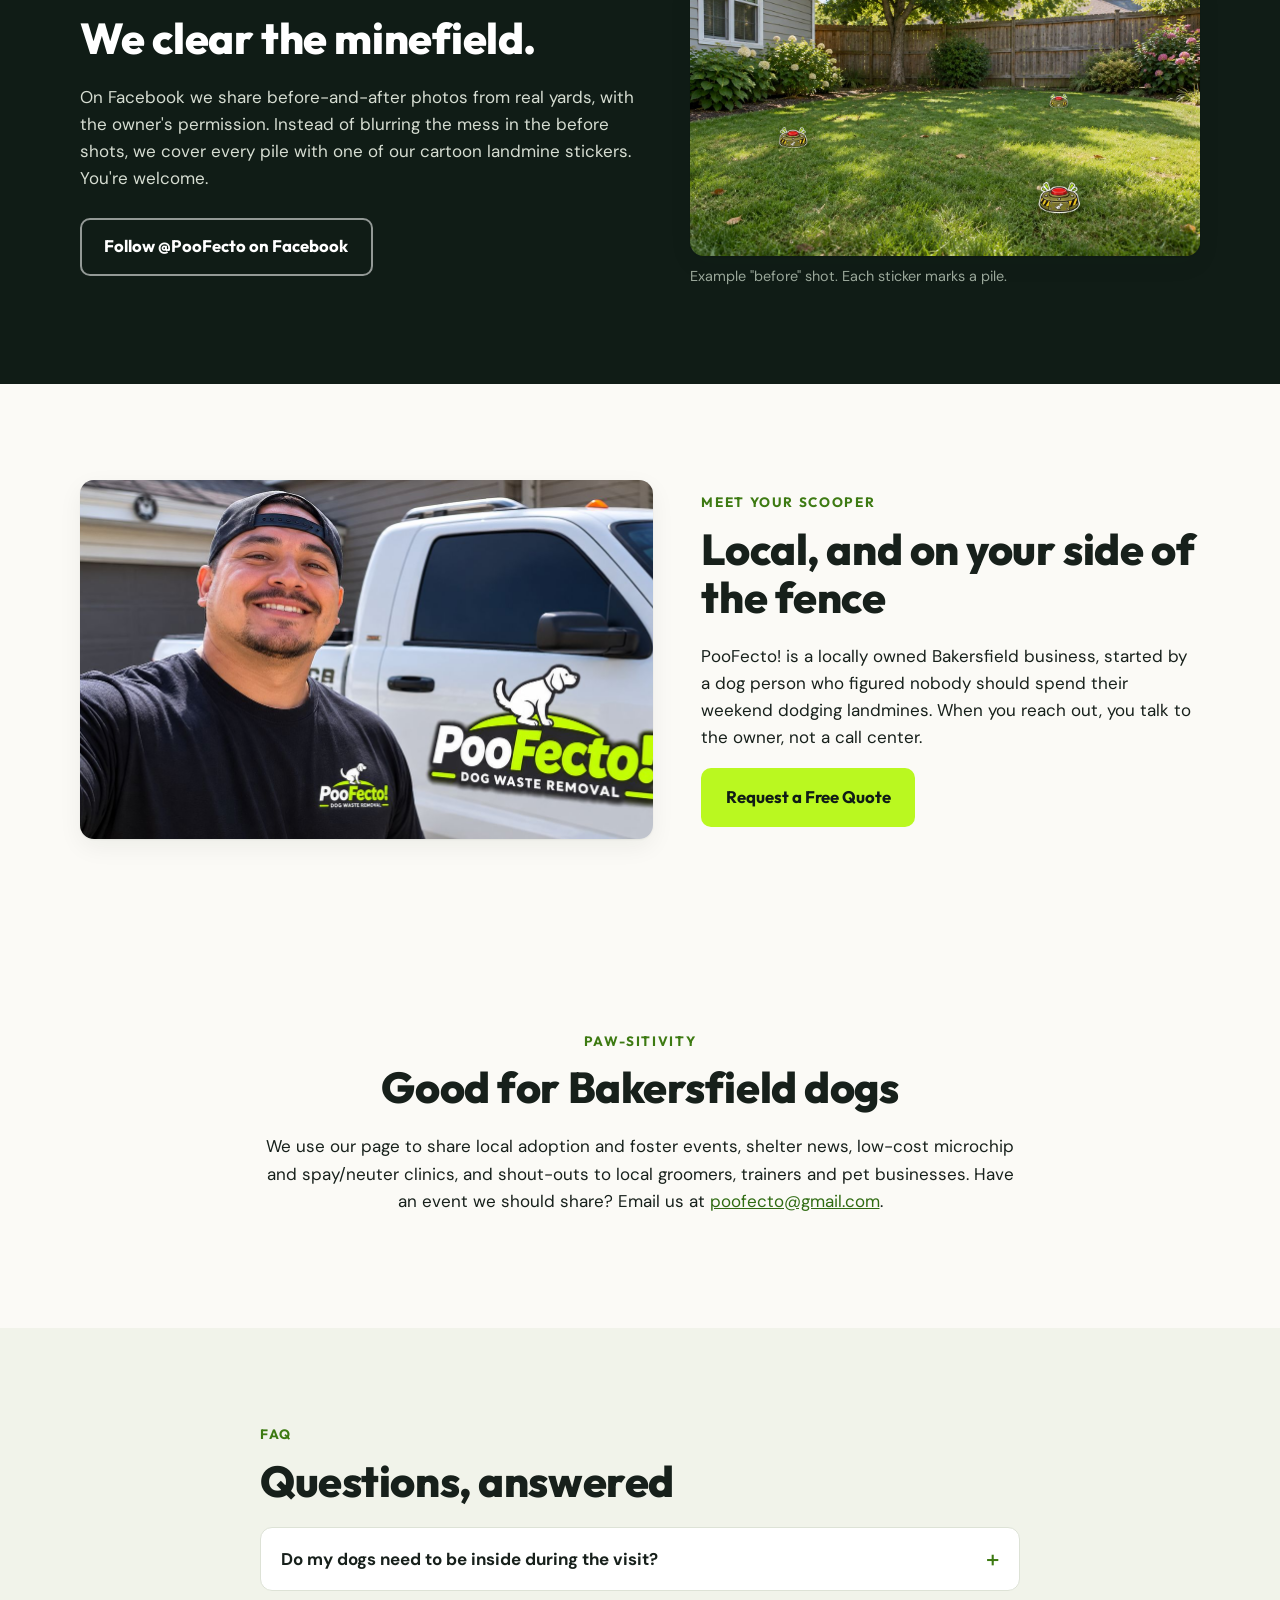
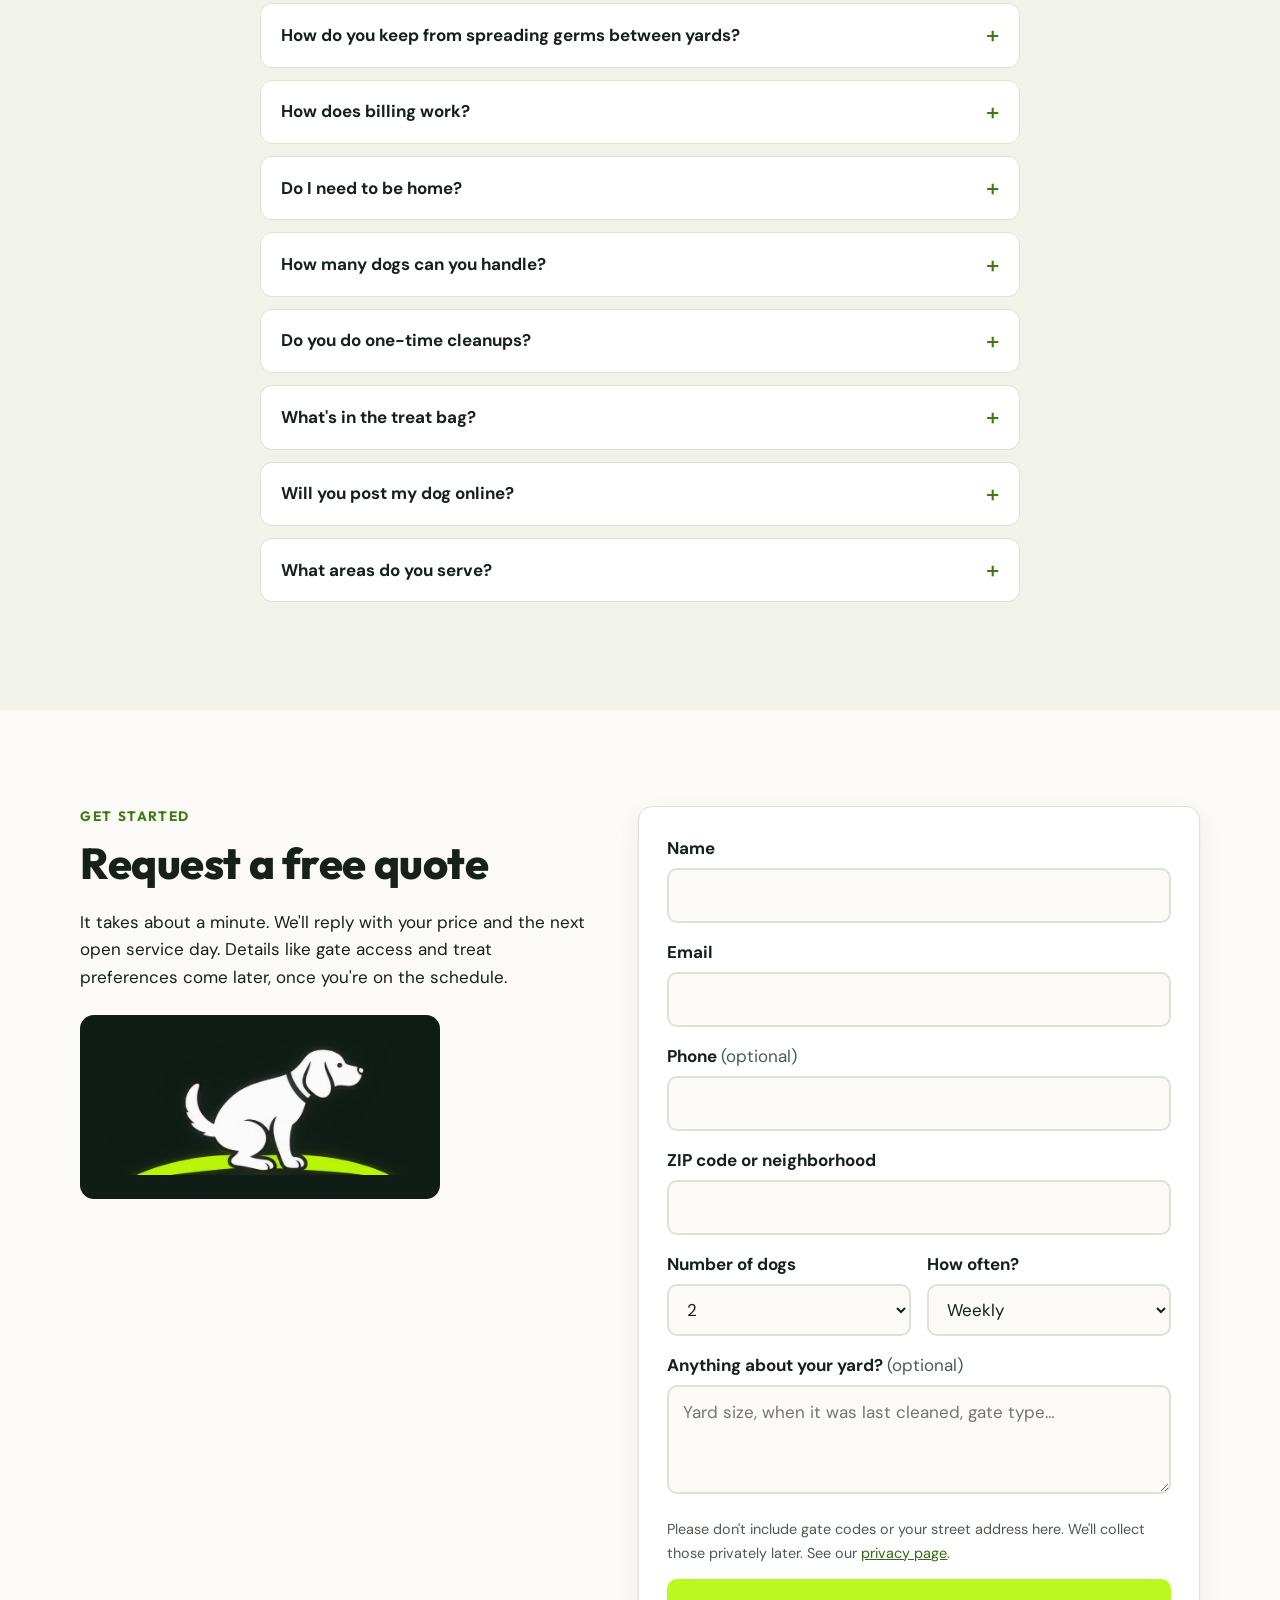
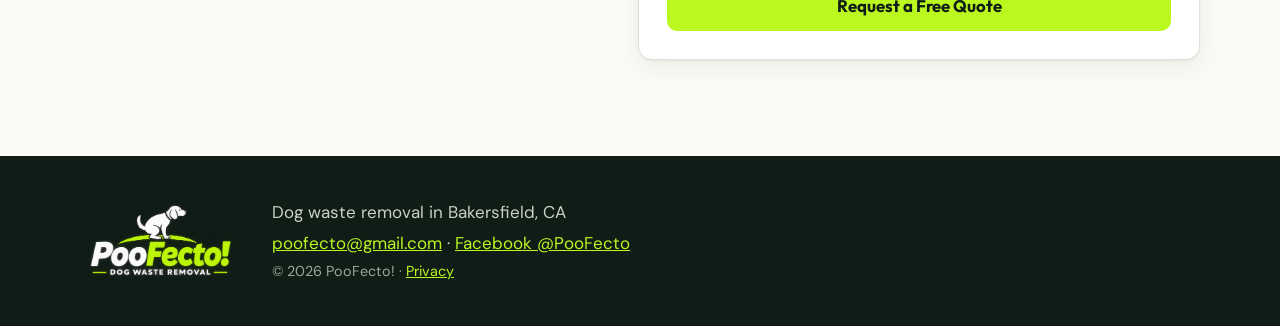
==== commit 58c58ba5: "Add files via upload" ====
--- a/index.html
+++ b/index.html
@@ -1,53 +1,322 @@
-<!doctype html>
+<!DOCTYPE html>
 <html lang="en">
 <head>
-<meta charset="utf-8"><meta name="viewport" content="width=device-width,initial-scale=1">
-<meta name="theme-color" content="#101c16"><meta name="description" content="PooFecto! makes clean yards easy. Friendly, reliable dog waste removal in Bakersfield, California. Weekly service starts at $20 per visit. Request a free quote today.">
-<title>PooFecto! | Dog Waste Removal in Bakersfield</title>
-<link rel="icon" href="assets/favicon.svg" type="image/svg+xml">
-<link rel="stylesheet" href="styles.css">
-<meta property="og:type" content="website"><meta property="og:title" content="PooFecto! | Less Mess. More Fetch."><meta property="og:description" content="Bakersfield dog waste removal. Weekly cleanups from $20 per visit. Free quotes, happy pups, cleaner yards.">
+  <meta charset="utf-8">
+  <meta name="viewport" content="width=device-width, initial-scale=1">
+  <title>PooFecto! Dog Waste Removal | Bakersfield, CA</title>
+  <meta name="description" content="Weekly dog poop scooping in Bakersfield, CA, from $20 a visit. Tools disinfected before every yard, a gate photo after every visit, and a little something for your dog. Request a free quote.">
+  <meta property="og:title" content="PooFecto! Dog Waste Removal — Bakersfield, CA">
+  <meta property="og:description" content="Less mess. More fetch. Weekly backyard dog waste removal in Bakersfield.">
+  <meta property="og:image" content="assets/poofecto-logo.png">
+  <meta name="theme-color" content="#101c16">
+  <link rel="icon" type="image/png" href="assets/dog-small.png">
+  <link rel="preconnect" href="https://fonts.googleapis.com">
+  <link rel="preconnect" href="https://fonts.gstatic.com" crossorigin>
+  <link href="https://fonts.googleapis.com/css2?family=DM+Sans:wght@400;500;700&family=Outfit:wght@600;700;800&display=swap" rel="stylesheet">
+  <link rel="stylesheet" href="styles.css">
 </head>
 <body>
-<a class="skip" href="#main">Skip to main content</a>
-<div class="announcement"><span class="pulse"></span> Proudly scooping in Bakersfield, California <span class="announcement-right">Locally owned • Dog people at heart</span></div>
-<header class="nav-wrap"><nav class="nav container" aria-label="Main navigation">
-<a class="wordmark" href="#home" aria-label="PooFecto home"><span class="mark-icon" aria-hidden="true">🐾</span><span>Poo<span class="lime">Fecto!</span><small>DOG WASTE REMOVAL</small></span></a>
-<button id="menuButton" class="menu-toggle" type="button" aria-label="Open menu" aria-expanded="false" aria-controls="navLinks"><span></span><span></span><span></span></button>
-<div id="navLinks" class="nav-links"><a href="#how">How it works</a><a href="#pricing">Pricing</a><a href="#experience">The PooFecto! difference</a><a href="#community">Community</a><a class="nav-cta" href="#quote">Get a free quote <span aria-hidden="true">↗</span></a></div>
-</nav></header>
-<main id="main">
-<section id="home" class="hero"><div class="container hero-grid">
-<div class="hero-copy"><div class="eyebrow"><span class="small-star">✳</span> YOUR YARD. OUR DIRTY WORK.</div>
-<h1>Less mess.<br><em>More fetch.</em></h1>
-<p class="hero-lead">Because your backyard should be for belly rubs, zoomies, and good times—not dodging land mines.</p>
-<p class="hero-sub">Friendly, reliable dog waste removal for busy dog families in <strong>Bakersfield, CA.</strong></p>
-<div class="hero-actions"><a class="btn btn-lime" href="#quote">Get my free quote <span>↗</span></a><a class="btn btn-outline" href="#pricing">See our prices <span>↓</span></a></div>
-<div class="hero-proof"><span class="proof-check">✓</span> No contracts required <span class="separator">•</span> Weekly plans from $20/visit</div>
-</div>
-<div class="hero-art" role="img" aria-label="PooFecto white dog mascot with lime green lawn styling"><div class="sun-ring"></div><div class="hero-orbit hero-orbit-one"></div><div class="hero-orbit hero-orbit-two"></div><div class="mascot-frame"><img src="assets/dog-mascot.png" alt="PooFecto white sitting dog mascot"/></div><div class="float-note"><span class="check-round">✓</span><span><b>Poop? Gone.</b><small>Good vibes? Here to stay.</small></span></div><div class="hero-sticker">YOUR DOG<br><strong>APPROVES.</strong> <span>✳</span></div></div>
-</div><div class="hero-bottom-wave"></div></section>
-<section class="trust-strip"><div class="container trust-inner"><span><b>🐶</b> All sizes & breeds</span><span><b>🗓</b> Weekly & one-time visits</span><span><b>🔒</b> Gate check after every visit</span><span><b>💚</b> A little extra love for your pup</span></div></section>
-<section id="how" class="section section-light"><div class="container"><div class="section-head center"><div class="eyebrow dark">EASY AS 1, 2, POO!</div><h2>A clean yard in <span class="underline-accent">three easy steps.</span></h2><p>We'll handle the unpleasant part, so you can get back to everything you love about having dogs.</p></div>
-<div class="steps-grid"><article class="step-card"><span class="step-count">01</span><div class="step-emoji">📝</div><h3>Tell us about your pack</h3><p>Share your neighborhood, number of dogs, and how often you'd like us to stop by.</p></article><article class="step-card"><span class="step-count">02</span><div class="step-emoji">📅</div><h3>Pick your schedule</h3><p>We'll confirm your quote and find a service day that works for your yard and our route.</p></article><article class="step-card"><span class="step-count">03</span><div class="step-emoji">🌿</div><h3>Enjoy your backyard</h3><p>We scoop, double-check the gate, and let you know when the cleanup is done.</p></article></div></div></section>
-<section id="pricing" class="section pricing-section"><div class="container"><div class="pricing-top"><div><div class="eyebrow">STRAIGHTFORWARD PRICING</div><h2>Goodbye poop.<br><span class="lime">Hello freedom.</span></h2><p>Simple pricing, no guesswork. Choose the pack size to see the weekly service rate.</p></div><div class="price-pill">STARTING AT <strong>$20</strong><span>/ weekly visit</span></div></div>
-<div class="pricing-panel"><div class="calc"><div class="calc-overline">BUILD YOUR ESTIMATE</div><h3>How many dogs call your yard home?</h3><div class="dog-picker" role="group" aria-label="Number of dogs"><button type="button" class="dog-choice selected" data-dogs="1" aria-pressed="true">1 dog</button><button type="button" class="dog-choice" data-dogs="2" aria-pressed="false">2 dogs</button><button type="button" class="dog-choice" data-dogs="3" aria-pressed="false">3 dogs</button><button type="button" class="dog-choice" data-dogs="4" aria-pressed="false">4 dogs</button></div>
-<label for="visits">How many scheduled visits this calendar month?</label><select id="visits"><option value="4">4 visits</option><option value="5">5 visits</option></select><div class="frequency-note">Weekly service is billed once per calendar month based on the visits scheduled that month.</div>
-<div class="calc-bottom"><div><span class="result-label">PER VISIT</span><div class="result-value" id="perVisit">$20</div></div><div><span class="result-label">ESTIMATED MONTHLY BILL</span><div class="result-value" id="perMonth">$80</div></div></div><p class="calc-foot">Estimated routine weekly cleanup. First-time/heavily soiled cleanups and unusual yard conditions may require a separate quote.</p><a class="btn btn-lime full" href="#quote" id="calcQuote">Get this quote <span>↗</span></a></div>
-<div class="price-side"><span class="asterisk">✳</span><h3>More than one way to keep it clean.</h3><div class="service-line"><span class="service-icon">↻</span><div><strong>Weekly cleanup</strong><p>Our most popular way to stay ahead of the mess.</p></div></div><div class="service-line"><span class="service-icon">⏱</span><div><strong>Twice-weekly cleanup</strong><p>More frequent visits for busy yards. Ask us for a custom quote.</p></div></div><div class="service-line"><span class="service-icon">✨</span><div><strong>One-time cleanup</strong><p>Hosting company or need a fresh start? We'll quote it.</p></div></div><div class="service-line"><span class="service-icon">＋</span><div><strong>5+ dogs or commercial</strong><p>Let's build a custom plan for your property.</p></div></div><p class="small-disclaimer">Availability and service areas are confirmed when you request a quote.</p></div></div></div></section>
-<section id="experience" class="section experience-section"><div class="container experience-grid"><div><div class="eyebrow dark">THE POOFECTO! DIFFERENCE</div><h2>We care about the <em>dogs,</em> too.</h2><p class="body-large">We're not just there to scoop. We want to get to know the four-legged family members whose yards we keep clean.</p><div class="feature-list"><div><span>🎀</span><div><h3>A signature little treat</h3><p>With your permission, one dog biscuit per pup, tucked into a little bag tied with our signature lime-green ribbon.</p></div></div><div><span>🧁</span><div><h3>The PooFecto! Birthday Club</h3><p>Tell us your dog's birthday so we can plan an optional dog-safe birthday surprise. Dietary restrictions always come first.</p></div></div><div><span>📸</span><div><h3>Peace-of-mind updates</h3><p>We aim to confirm completed visits and double-check your gate before leaving.</p></div></div></div></div><div class="experience-visual"><div class="gift-illustration"><div class="ribbon-bow">🎀</div><div class="cookie">🦴</div><span>ONE LITTLE<br>THANK-YOU<br><b>FOR EACH PUP.</b></span></div><div class="gift-callout">Small touches.<br><strong>Big tail wags.</strong> 💚</div></div></div></section>
-<section id="community" class="section community-section"><div class="container"><div class="community-grid"><div><div class="eyebrow">GOOD DOGS. GOOD PEOPLE.</div><h2>Putting the <span class="lime">paw</span> in community.</h2><p>We love the people who make Bakersfield a better place for dogs. Follow along for rescue spotlights, adoption events, dog-friendly businesses, training tips, and our favorite feel-good stories.</p><a class="btn btn-outline" href="https://www.facebook.com/PooFecto" target="_blank" rel="noopener noreferrer">Follow the Paw-sitivity <span>↗</span></a></div><div class="community-cards"><div class="community-card"><span>🐕</span><b>Adopt & foster</b><small>Helping deserving pups find their people.</small></div><div class="community-card"><span>🤝</span><b>Local dog businesses</b><small>Cheering on fellow pet-loving entrepreneurs.</small></div><div class="community-card"><span>💚</span><b>Paw-sitivity</b><small>Birthday dogs, happy moments & good news.</small></div><div class="community-card"><span>🩺</span><b>Pet wellness</b><small>Sharing verified local microchip and spay/neuter resources.</small></div></div></div></div></section>
-<section id="quote" class="section quote-section"><div class="container quote-grid"><div class="quote-intro"><div class="eyebrow">READY FOR A CLEANER YARD?</div><h2>Let's get the<br><span class="lime">poop scooped.</span></h2><p>Tell us a little about your yard and your dogs. We'll get back to you to confirm availability and a personalized quote.</p><div class="quote-points"><div><span>✓</span> Free, no-obligation quote</div><div><span>✓</span> No payment required to inquire</div><div><span>✓</span> Proudly serving Bakersfield</div></div><div class="quote-contact"><span>Rather email us?</span><a href="mailto:poofecto@gmail.com">poofecto@gmail.com ↗</a></div></div>
-<div class="form-panel"><h3>Request your free quote</h3><p class="form-subhead">A few quick details and we'll take it from here.</p><form id="quoteForm" action="https://formsubmit.co/poofecto@gmail.com" method="POST">
-<input type="hidden" name="_subject" value="New PooFecto! website quote request"><input type="hidden" name="_captcha" value="true"><input type="hidden" name="_template" value="table"><input type="text" name="_honey" tabindex="-1" autocomplete="off" class="honeypot" aria-hidden="true">
-<div class="form-row"><div><label for="fullName">Your name *</label><input required id="fullName" name="Full name" autocomplete="name" maxlength="120" placeholder="First and last name"></div><div><label for="email">Email *</label><input required id="email" name="Email" type="email" autocomplete="email" maxlength="160" placeholder="you@example.com"></div></div>
-<div class="form-row"><div><label for="phone">Phone (optional)</label><input id="phone" name="Phone" type="tel" autocomplete="tel" maxlength="30" placeholder="(661) 555-0123"></div><div><label for="zip">Bakersfield ZIP code *</label><input id="zip" name="ZIP code" inputmode="numeric" autocomplete="postal-code" pattern="[0-9]{5}" maxlength="5" required placeholder="93301"></div></div>
-<div class="form-row"><div><label for="dogs">Number of dogs *</label><select id="dogs" name="Number of dogs" required><option value="1">1 dog</option><option value="2">2 dogs</option><option value="3">3 dogs</option><option value="4">4 dogs</option><option value="5 or more">5+ dogs</option></select></div><div><label for="frequency">Service frequency *</label><select id="frequency" name="Service frequency" required><option value="Weekly">Weekly</option><option value="Twice weekly">Twice weekly</option><option value="One-time cleanup">One-time cleanup</option><option value="Not sure">Not sure yet</option></select></div></div>
-<label for="details">Anything we should know? (optional)</label><textarea id="details" name="Yard details" rows="3" maxlength="600" placeholder="Approximate yard size, current cleanup needs, best days, etc. Please don't include gate codes or other sensitive information."></textarea>
-<p class="privacy-copy">By submitting, you agree that PooFecto! may contact you about this quote. We won't publish your information or send promotional texts without separate permission. <a href="privacy.html" target="_blank">Privacy information</a>.</p>
-<button class="btn btn-lime full submit" type="submit">Send my quote request <span>↗</span></button><p class="form-note" role="status" id="formStatus">We're a small local business. Thanks for giving us a chance to earn your trust!</p></form></div></div></section>
-<section class="faq section section-light"><div class="container faq-grid"><div><div class="eyebrow dark">GOOD QUESTIONS</div><h2>The scoop<br>on the scoop.</h2></div><div class="faq-list"><details><summary>Do I have to be home during cleanup?</summary><p>Usually not, as long as we have agreed on safe yard access and any dogs are securely separated from the work area. We'll confirm arrangements before your first visit.</p></details><details><summary>How do monthly payments work?</summary><p>Weekly service is quoted per visit and billed once per calendar month based on the visits scheduled that month. A month with four weekly visits costs less than one with five.</p></details><details><summary>What if I have more than four dogs?</summary><p>No problem—just request a custom quote for your pack.</p></details><details><summary>Are the dog treats required?</summary><p>Not at all. Complimentary treats are optional and only provided with your approval. Please tell us about allergies or special diets; we'll skip treats when they're not appropriate.</p></details><details><summary>Can you post my dog's birthday photo?</summary><p>Only with your separate permission. You always control whether your dog's photo or video is shared on our social media pages.</p></details></div></div></section>
-</main>
-<footer class="footer"><div class="container footer-grid"><div><a class="wordmark foot-wordmark" href="#home"><span class="mark-icon">🐾</span><span>Poo<span class="lime">Fecto!</span><small>DOG WASTE REMOVAL</small></span></a><p>Less mess. More fetch.<br>Bakersfield, California.</p></div><div><h4>Explore</h4><a href="#how">How it works</a><a href="#pricing">Pricing</a><a href="#experience">The PooFecto! difference</a></div><div><h4>Say hello</h4><a href="mailto:poofecto@gmail.com">poofecto@gmail.com</a><a href="https://www.facebook.com/PooFecto" target="_blank" rel="noopener noreferrer">Facebook</a><a href="#quote">Get a free quote</a></div></div><div class="container footer-bottom"><span>© <span id="year"></span> PooFecto! All rights reserved.</span><span><a href="privacy.html">Privacy</a> · Made for good dogs & clean yards 💚</span></div></footer>
-<script src="script.js" defer></script>
-</body></html>
+  <a class="skip-link" href="#main">Skip to content</a>
+
+  <header class="site-header">
+    <div class="wrap header-inner">
+      <a href="#top" class="brand" aria-label="PooFecto! home">
+        <img src="assets/poofecto-logo.png" alt="PooFecto! Dog Waste Removal" width="180" height="90">
+      </a>
+      <button class="menu-toggle" aria-expanded="false" aria-controls="site-nav">
+        <span class="sr-only">Menu</span>
+        <span class="bar"></span><span class="bar"></span><span class="bar"></span>
+      </button>
+      <nav id="site-nav" class="site-nav" aria-label="Main">
+        <a href="#how">How it works</a>
+        <a href="#pricing">Pricing</a>
+        <a href="#why">Why PooFecto!</a>
+        <a href="#faq">FAQ</a>
+        <a href="#quote" class="btn btn-lime btn-sm">Free Quote</a>
+      </nav>
+    </div>
+  </header>
+
+  <main id="main">
+    <!-- HERO: no overlays on the logo or dog -->
+    <section class="hero" id="top">
+      <div class="wrap hero-grid">
+        <div class="hero-copy">
+          <p class="eyebrow">Dog waste removal in Bakersfield, CA</p>
+          <h1>Less mess.<br><span class="lime">More fetch.</span></h1>
+          <p class="lead">We scoop your yard every week, latch the gate behind us, and text you a photo when we're done. You get your backyard back.</p>
+          <div class="hero-ctas">
+            <a href="#quote" class="btn btn-lime">Request a Free Quote</a>
+            <a href="#pricing" class="btn btn-ghost">See Pricing</a>
+          </div>
+        </div>
+        <div class="hero-art">
+          <img class="hero-photo" src="assets/hero-golden.jpg" alt="A happy golden retriever lying on a clean green lawn in a fenced backyard" width="1400" height="933" fetchpriority="high">
+        </div>
+      </div>
+    </section>
+
+    <!-- HOW IT WORKS -->
+    <section class="section" id="how">
+      <div class="wrap how-grid">
+        <div>
+        <p class="eyebrow dark">How it works</p>
+        <h2>Easy as 1, Poo, 3!</h2>
+        <ol class="steps">
+          <li>
+            <span class="step-num" aria-hidden="true">1</span>
+            <h3>Request a quote</h3>
+            <p>Tell us how many dogs you have and how often you want service. It takes about a minute.</p>
+          </li>
+          <li>
+            <span class="step-num" aria-hidden="true">2</span>
+            <h3>Pick your day</h3>
+            <p>Choose your weekly service day. Tell us how to get into the yard and where your dogs will be.</p>
+          </li>
+          <li>
+            <span class="step-num" aria-hidden="true">3</span>
+            <h3>We scoop, you relax</h3>
+            <p>We clean every corner, latch the gate and text you a photo. You don't even need to be home.</p>
+          </li>
+        </ol>
+        </div>
+        <img class="photo how-photo" src="assets/scooping.jpg" alt="A PooFecto! technician in a branded cap and polo cleaning a backyard lawn with a rake and scoop" width="1000" height="750" loading="lazy">
+      </div>
+    </section>
+
+    <!-- PRICING -->
+    <section class="section section-tint" id="pricing">
+      <div class="wrap pricing-grid">
+        <div>
+          <p class="eyebrow dark">Pricing</p>
+          <h2>Simple per-visit pricing</h2>
+          <p>You pay per visit, billed once a month. Most months have 4 visits and a few have 5, so you only pay for the visits you get.</p>
+          <table class="rate-table">
+            <caption class="sr-only">Weekly visit price by number of dogs</caption>
+            <thead><tr><th scope="col">Dogs</th><th scope="col">Per visit</th><th scope="col">4-visit month</th><th scope="col">5-visit month</th></tr></thead>
+            <tbody>
+              <tr><th scope="row">1 dog</th><td>$20</td><td>$80</td><td>$100</td></tr>
+              <tr><th scope="row">2 dogs</th><td>$25</td><td>$100</td><td>$125</td></tr>
+              <tr><th scope="row">3 dogs</th><td>$28</td><td>$112</td><td>$140</td></tr>
+              <tr><th scope="row">4 dogs</th><td>$32</td><td>$128</td><td>$160</td></tr>
+            </tbody>
+          </table>
+          <p class="fine">Twice-weekly service, one-time cleanups, first-time cleanups for overgrown yards, 5+ dogs and commercial properties are quoted separately.</p>
+        </div>
+
+        <div class="calc" aria-labelledby="calc-title">
+          <h3 id="calc-title">Estimate your month</h3>
+          <fieldset>
+            <legend>How many dogs?</legend>
+            <div class="seg" role="radiogroup">
+              <label><input type="radio" name="dogs" value="1"><span>1</span></label>
+              <label><input type="radio" name="dogs" value="2" checked><span>2</span></label>
+              <label><input type="radio" name="dogs" value="3"><span>3</span></label>
+              <label><input type="radio" name="dogs" value="4"><span>4</span></label>
+            </div>
+          </fieldset>
+          <fieldset>
+            <legend>Visits this month</legend>
+            <div class="seg" role="radiogroup">
+              <label><input type="radio" name="visits" value="4" checked><span>4 visits</span></label>
+              <label><input type="radio" name="visits" value="5"><span>5 visits</span></label>
+            </div>
+          </fieldset>
+          <div class="calc-result" aria-live="polite">
+            <p class="calc-line"><span id="calc-rate">$25</span> per visit × <span id="calc-visits">4</span> visits</p>
+            <p class="calc-total"><span id="calc-total">$100</span><small> this month</small></p>
+          </div>
+          <p class="fine">This is an estimate. Your quote confirms your price.</p>
+          <a href="#quote" class="btn btn-lime btn-block">Request a Free Quote</a>
+        </div>
+      </div>
+    </section>
+
+    <!-- WHY -->
+    <section class="section" id="why">
+      <div class="wrap">
+        <p class="eyebrow dark">Why PooFecto!</p>
+        <h2>The little things, done right</h2>
+        <div class="cards">
+          <article class="card">
+            <img src="assets/gate-photo-text.jpg" alt="A phone showing a PooFecto! text: Yard is clean. Gate secured. Thank you! with a photo of a closed backyard gate" width="1000" height="750" loading="lazy">
+            <h3>Gate check + photo text</h3>
+            <p>We latch your gate after every visit and text you a photo to prove it. You'll also get a reminder the day before and a heads-up when we're on the way.</p>
+          </article>
+          <article class="card">
+            <img src="assets/treat-bags.jpg" alt="A wooden PooFecto! crate of dog biscuits in clear bags tied with lime-green ribbon and Thank You tags" width="1000" height="750" loading="lazy">
+            <h3>A treat for the pack</h3>
+            <p>Opt in and we'll leave a small bag with one biscuit per dog, tied with our lime-green ribbon. You decide if they get it.</p>
+          </article>
+          <article class="card">
+            <img src="assets/clean-tools.jpg" alt="Three photos of gloved hands spraying disinfectant on a yellow scoop, boot soles and a rake" width="1000" height="750" loading="lazy">
+            <h3>Disinfected before every yard</h3>
+            <p>We disinfect our scoop, rake and boot soles and put on fresh gloves before every yard. That helps prevent germs like parvo from spreading from yard to yard.</p>
+          </article>
+          <article class="card">
+            <img class="pos-face" src="assets/birthday-pupcake.jpg" alt="A French bulldog sniffing a birthday pupcake with sprinkles" width="826" height="422" loading="lazy">
+            <h3>Birthday Club</h3>
+            <p>Tell us your dog's birthday and we'll leave a dog-safe birthday treat the week before, so you have time to plan the photo shoot.</p>
+          </article>
+        </div>
+        <p class="fine center">Treats are opt-in only. We ask about allergies and diet first, and we never feed your dog.</p>
+      </div>
+    </section>
+
+    <!-- BEHIND THE SCOOP -->
+    <section class="section section-dark" id="scoop">
+      <div class="wrap scoop-grid">
+        <div>
+          <p class="eyebrow">Behind the Scoop</p>
+          <h2>We clear the minefield.</h2>
+          <p>On Facebook we share before-and-after photos from real yards, with the owner's permission. Instead of blurring the mess in the before shots, we cover every pile with one of our cartoon landmine stickers. You're welcome.</p>
+          <a href="https://www.facebook.com/PooFecto" class="btn btn-ghost" rel="noopener" target="_blank">Follow @PooFecto on Facebook</a>
+        </div>
+        <figure class="minefield">
+          <img class="photo" src="assets/yard-minefield.jpg" alt="A backyard lawn with three cartoon PooFecto! landmine stickers marking spots to clean" width="1400" height="788" loading="lazy">
+          <figcaption>Example "before" shot. Each sticker marks a pile.</figcaption>
+        </figure>
+      </div>
+    </section>
+
+    <!-- MEET THE OWNER -->
+    <section class="section" id="about">
+      <div class="wrap about-grid">
+        <img class="photo" src="assets/owner-truck.jpg" alt="The owner of PooFecto! in a branded black t-shirt next to a white pickup truck with the PooFecto! logo on the door" width="1400" height="719" loading="lazy">
+        <div>
+          <p class="eyebrow dark">Meet your scooper</p>
+          <h2>Local, and on your side of the fence</h2>
+          <p>PooFecto! is a locally owned Bakersfield business, started by a dog person who figured nobody should spend their weekend dodging landmines. When you reach out, you talk to the owner, not a call center.</p>
+          <a href="#quote" class="btn btn-lime">Request a Free Quote</a>
+        </div>
+      </div>
+    </section>
+
+    <!-- COMMUNITY -->
+    <section class="section" id="community">
+      <div class="wrap narrow center">
+        <p class="eyebrow dark">Paw-sitivity</p>
+        <h2>Good for Bakersfield dogs</h2>
+        <p>We use our page to share local adoption and foster events, shelter news, low-cost microchip and spay/neuter clinics, and shout-outs to local groomers, trainers and pet businesses. Have an event we should share? Email us at <a href="mailto:poofecto@gmail.com">poofecto@gmail.com</a>.</p>
+      </div>
+    </section>
+
+    <!-- FAQ -->
+    <section class="section section-tint" id="faq">
+      <div class="wrap narrow">
+        <p class="eyebrow dark">FAQ</p>
+        <h2>Questions, answered</h2>
+        <details>
+          <summary>Do my dogs need to be inside during the visit?</summary>
+          <p>Please keep dogs inside or secured during the visit, unless you tell us at sign-up that your dog is fine with us in the yard. If a dog is loose and it isn't safe to go in, we won't enter. We'll text you and wait a few minutes first.</p>
+        </details>
+        <details>
+          <summary>How do you keep from spreading germs between yards?</summary>
+          <p>Before every yard, we disinfect our scoop, rake and boot soles and put on fresh gloves. Dog waste can carry germs like parvo, giardia and roundworms, so every yard gets a clean start.</p>
+        </details>
+        <details>
+          <summary>How does billing work?</summary>
+          <p>Your price is per visit. Once a month, you're billed for that month's scheduled visits: 4 in most months, 5 in a few, depending on the calendar.</p>
+        </details>
+        <details>
+          <summary>Do I need to be home?</summary>
+          <p>No. As long as we can get into the yard safely, you don't need to be there. We'll text you a photo when we're done.</p>
+        </details>
+        <details>
+          <summary>How many dogs can you handle?</summary>
+          <p>Our standard pricing covers 1 to 4 dogs. Have 5 or more? Request a quote and we'll price it for you.</p>
+        </details>
+        <details>
+          <summary>Do you do one-time cleanups?</summary>
+          <p>Yes. One-time cleanups, twice-weekly service and first-time cleanups for overgrown yards are quoted once we know a little about your yard.</p>
+        </details>
+        <details>
+          <summary>What's in the treat bag?</summary>
+          <p>One store-bought dog biscuit per dog, in a small clear bag tied with lime-green ribbon. It's opt-in, and we ask about allergies first. We leave it in a spot you choose, out of your dogs' reach.</p>
+        </details>
+        <details>
+          <summary>Will you post my dog online?</summary>
+          <p>Only with your permission. Saying yes to treats isn't saying yes to photos, and you can change your mind at any time.</p>
+        </details>
+        <details>
+          <summary>What areas do you serve?</summary>
+          <p>We're based in Bakersfield and building our routes now. Send a quote request with your ZIP code and we'll let you know if you're on our route.</p>
+        </details>
+      </div>
+    </section>
+
+    <!-- QUOTE FORM -->
+    <section class="section" id="quote">
+      <div class="wrap quote-grid">
+        <div>
+          <p class="eyebrow dark">Get started</p>
+          <h2>Request a free quote</h2>
+          <p>It takes about a minute. We'll reply with your price and the next open service day. Details like gate access and treat preferences come later, once you're on the schedule.</p>
+          <img class="quote-dog" src="assets/dog-mascot.png" alt="" width="720" height="315">
+        </div>
+        <form class="quote-form" action="https://formsubmit.co/poofecto@gmail.com" method="POST">
+          <input type="hidden" name="_subject" value="New PooFecto! quote request">
+          <input type="hidden" name="_template" value="table">
+          <input type="text" name="_honey" class="hp" tabindex="-1" autocomplete="off" aria-hidden="true">
+
+          <div class="field">
+            <label for="name">Name</label>
+            <input id="name" name="name" type="text" autocomplete="name" required>
+          </div>
+          <div class="field">
+            <label for="email">Email</label>
+            <input id="email" name="email" type="email" autocomplete="email" required>
+          </div>
+          <div class="field">
+            <label for="phone">Phone <span class="opt">(optional)</span></label>
+            <input id="phone" name="phone" type="tel" autocomplete="tel">
+          </div>
+          <div class="field">
+            <label for="zip">ZIP code or neighborhood</label>
+            <input id="zip" name="zip_or_neighborhood" type="text" autocomplete="postal-code" required>
+          </div>
+          <div class="field-row">
+            <div class="field">
+              <label for="dogcount">Number of dogs</label>
+              <select id="dogcount" name="dogs" required>
+                <option value="1">1</option>
+                <option value="2" selected>2</option>
+                <option value="3">3</option>
+                <option value="4">4</option>
+                <option value="5+">5 or more</option>
+              </select>
+            </div>
+            <div class="field">
+              <label for="frequency">How often?</label>
+              <select id="frequency" name="frequency" required>
+                <option value="Weekly" selected>Weekly</option>
+                <option value="Twice weekly">Twice weekly</option>
+                <option value="One time">One time</option>
+              </select>
+            </div>
+          </div>
+          <div class="field">
+            <label for="notes">Anything about your yard? <span class="opt">(optional)</span></label>
+            <textarea id="notes" name="yard_notes" rows="3" placeholder="Yard size, when it was last cleaned, gate type…"></textarea>
+          </div>
+          <p class="fine">Please don't include gate codes or your street address here. We'll collect those privately later. See our <a href="privacy.html">privacy page</a>.</p>
+          <button type="submit" class="btn btn-lime btn-block">Request a Free Quote</button>
+        </form>
+      </div>
+    </section>
+  </main>
+
+  <footer class="site-footer">
+    <div class="wrap footer-inner">
+      <img src="assets/poofecto-logo.png" alt="PooFecto! Dog Waste Removal" width="200" height="100" loading="lazy">
+      <div>
+        <p>Dog waste removal in Bakersfield, CA</p>
+        <p><a href="mailto:poofecto@gmail.com">poofecto@gmail.com</a> · <a href="https://www.facebook.com/PooFecto" rel="noopener" target="_blank">Facebook @PooFecto</a></p>
+        <p class="fine">© <span id="year">2026</span> PooFecto! · <a href="privacy.html">Privacy</a></p>
+      </div>
+    </div>
+  </footer>
+
+  <script src="script.js"></script>
+</body>
+</html>
--- a/styles.css
+++ b/styles.css
@@ -1,3 +1,190 @@
-@import url('https://fonts.googleapis.com/css2?family=DM+Sans:wght@400;500;600;700;800&family=Outfit:wght@400;500;600;700;800;900&display=swap');
-:root{--bg:#101c16;--bg2:#17291c;--lime:#baf820;--green:#86cb1e;--text:#16231c;--white:#fff;--muted:#66746b;--off:#f4f7ee;--line:#e2e9da;--shadow:0 16px 48px rgba(15,34,21,.12)}*{box-sizing:border-box}html{scroll-behavior:smooth;scroll-padding-top:90px}body{margin:0;color:var(--text);font-family:'DM Sans',Arial,sans-serif;background:white}h1,h2,h3,h4,p{margin-top:0}h1,h2,h3,h4{font-family:Outfit,'DM Sans',sans-serif;letter-spacing:-.045em}h2{font-size:clamp(2.2rem,4.8vw,4.25rem);line-height:1.06}h3{font-size:1.4rem}p{line-height:1.65}a{color:inherit}button,input,select,textarea{font:inherit}.container{width:min(1160px,calc(100% - 48px));margin:auto}.skip{position:absolute;left:-9999px;top:10px;background:var(--lime);padding:12px;z-index:999}.skip:focus{left:10px}.announcement{height:33px;display:flex;justify-content:center;align-items:center;gap:9px;background:var(--lime);color:#182115;font-size:11px;font-weight:800;letter-spacing:.025em}.pulse{background:#1d4e22;width:7px;height:7px;border-radius:50%}.announcement-right{opacity:.65;font-weight:600;margin-left:16px}.nav-wrap{position:sticky;top:0;z-index:50;background:rgba(16,28,22,.96);backdrop-filter:blur(12px);border-bottom:1px solid rgba(255,255,255,.09)}.nav{min-height:80px;display:flex;align-items:center;justify-content:space-between;gap:25px}.wordmark{display:inline-flex;align-items:center;gap:9px;color:white;text-decoration:none;font-family:Outfit,sans-serif;font-weight:900;font-size:29px;letter-spacing:-.06em;line-height:.8;white-space:nowrap}.mark-icon{width:38px;height:38px;border:2px solid var(--lime);display:grid;place-items:center;border-radius:13px;font-size:18px;transform:rotate(-8deg)}.wordmark .lime,.lime{color:var(--lime)}.wordmark small{display:block;font-family:'DM Sans',sans-serif;font-size:8px;letter-spacing:.26em;font-weight:800;line-height:2.8}.nav-links{display:flex;align-items:center;gap:31px}.nav-links>a{font-size:12px;color:#e5f2e7;text-decoration:none;font-weight:700}.nav-links>a:hover{color:var(--lime)}.nav-links .nav-cta{background:var(--lime);border-radius:8px;color:#152514;padding:14px 18px}.nav-links .nav-cta:hover{color:#152514;background:white}.menu-toggle{display:none;background:transparent;border:0;padding:10px}.menu-toggle span{display:block;background:white;width:23px;height:2px;margin:5px}.hero{background:radial-gradient(circle at 74% 40%,#294528 0,#142619 38%,#101c16 75%);color:white;overflow:hidden;position:relative}.hero-grid{display:grid;grid-template-columns:1.08fr .92fr;min-height:613px;align-items:center;gap:28px;padding:50px 0 58px}.eyebrow{color:var(--lime);font-size:11px;letter-spacing:.19em;font-weight:900;margin-bottom:19px;display:flex;align-items:center;gap:8px}.eyebrow.dark{color:#4f8f10}.small-star{font-size:22px}.hero h1{font-size:clamp(3.9rem,7.3vw,6.9rem);line-height:.98;margin-bottom:26px;letter-spacing:-.065em}.hero h1 em{font-style:normal;color:var(--lime)}.hero-lead{font-size:clamp(1.08rem,2vw,1.42rem);font-weight:650;line-height:1.45;max-width:550px;margin-bottom:15px}.hero-sub{color:#a9bbaa;font-size:14px;max-width:430px}.hero-sub strong{color:white}.hero-actions{display:flex;gap:12px;flex-wrap:wrap;margin:34px 0 25px}.btn{display:inline-flex;align-items:center;justify-content:center;gap:23px;min-height:50px;border:1px solid transparent;text-decoration:none;border-radius:9px;padding:14px 20px;font-size:13px;font-weight:800;cursor:pointer;transition:transform .2s,background .2s}.btn:hover{transform:translateY(-2px)}.btn-lime{background:var(--lime);color:#152514}.btn-lime:hover{background:#d4ff5e}.btn-outline{border-color:rgba(255,255,255,.4);color:white}.btn-outline:hover{border-color:var(--lime)}.btn.full{width:100%;justify-content:space-between}.hero-proof{font-size:12px;color:#b7cbb9;display:flex;align-items:center;gap:8px}.proof-check{display:inline-grid;place-items:center;background:#48732e;color:white;width:21px;height:21px;border-radius:50%}.separator{opacity:.35}.hero-art{height:520px;position:relative;display:grid;place-items:center}.sun-ring{position:absolute;width:430px;height:430px;border:1px solid rgba(186,248,32,.26);border-radius:50%;background:radial-gradient(circle,rgba(186,248,32,.14) 0,transparent 64%)}.hero-orbit{position:absolute;border:1px dashed rgba(186,248,32,.19);border-radius:50%}.hero-orbit-one{width:530px;height:530px}.hero-orbit-two{width:350px;height:350px}.mascot-frame{width:min(500px,100%);z-index:1;filter:drop-shadow(0 24px 24px rgba(0,0,0,.3))}.mascot-frame img{display:block;width:100%;height:auto;mix-blend-mode:screen}.float-note{position:absolute;z-index:2;left:8px;bottom:78px;border-radius:13px;background:white;color:var(--text);padding:14px 21px;display:flex;gap:11px;align-items:center;box-shadow:var(--shadow);transform:rotate(-5deg)}.float-note b,.float-note small{display:block}.float-note small{font-size:10px;color:var(--muted);margin-top:3px}.check-round{width:34px;height:34px;border-radius:50%;display:grid;place-items:center;background:var(--lime);font-weight:900}.hero-sticker{position:absolute;z-index:2;right:0;top:55px;background:var(--lime);color:#16231c;padding:17px 19px;border-radius:50%;font-size:11px;text-align:center;font-weight:900;line-height:1.3;transform:rotate(15deg)}.hero-sticker strong{font-size:14px}.hero-sticker span{display:block;font-size:20px}.hero-bottom-wave{height:12px;background:var(--lime)}.trust-strip{background:#eef6e6;border-bottom:1px solid var(--line)}.trust-inner{display:flex;justify-content:space-between;gap:22px;flex-wrap:wrap;padding:24px 0;font-size:12px;font-weight:800}.trust-inner span{display:flex;align-items:center;gap:10px}.trust-inner b{font-size:19px}.section{padding:100px 0}.section-light{background:#fff}.section-head.center{text-align:center;max-width:700px;margin:0 auto 50px}.section-head.center .eyebrow{justify-content:center}.section-head p{color:var(--muted);max-width:560px;margin:17px auto}.underline-accent{text-decoration:underline;text-decoration-color:#a5df4b;text-decoration-thickness:7px;text-underline-offset:8px}.steps-grid{display:grid;grid-template-columns:repeat(3,1fr);gap:20px}.step-card{position:relative;background:var(--off);border-radius:18px;padding:36px 30px 28px;min-height:260px}.step-count{position:absolute;right:24px;top:23px;font-family:Outfit;font-size:35px;font-weight:800;color:#d8e3d2}.step-emoji{font-size:35px;margin-bottom:25px}.step-card h3{margin-bottom:11px}.step-card p{font-size:13px;color:var(--muted);margin:0}.pricing-section{background:var(--bg);color:white}.pricing-top{display:flex;align-items:center;justify-content:space-between;gap:30px;margin-bottom:40px}.pricing-top h2{margin-bottom:14px}.pricing-top p{color:#b0c3b3;max-width:510px}.price-pill{background:#203c22;transform:rotate(6deg);border:1px solid #4a6b37;padding:23px;border-radius:15px;text-align:center;font-weight:900;color:#d2e9d3;font-size:11px;letter-spacing:.1em;min-width:195px}.price-pill strong{display:block;color:var(--lime);font:900 60px Outfit}.price-pill span{display:block;letter-spacing:0}.pricing-panel{display:grid;grid-template-columns:1.15fr .85fr;background:white;color:var(--text);border-radius:23px;overflow:hidden;box-shadow:0 24px 45px rgba(0,0,0,.17)}.calc{padding:42px}.calc-overline{font-size:11px;color:#548624;font-weight:900;letter-spacing:.15em}.calc h3{font-size:27px;margin:11px 0 26px}.dog-picker{display:grid;grid-template-columns:repeat(4,1fr);gap:8px;margin-bottom:28px}.dog-choice{border:1.5px solid #dfe8d8;background:white;border-radius:11px;padding:16px 5px;font-size:13px;font-weight:800;cursor:pointer}.dog-choice:hover{border-color:#86bd38}.dog-choice.selected{background:var(--lime);border-color:var(--lime);color:var(--text)}.calc label{display:block;font-size:13px;font-weight:800;margin-bottom:9px}.calc select{width:100%;padding:14px;border:1px solid #dfe6da;border-radius:9px;background:white;color:var(--text)}.frequency-note{color:#72816f;font-size:12px;line-height:1.6;margin-top:11px}.calc-bottom{display:grid;grid-template-columns:1fr 1fr;border-top:1px solid #e4e9e1;margin-top:29px;padding-top:28px;gap:15px}.result-label{font-size:10px;letter-spacing:.07em;font-weight:900;color:#66766a}.result-value{font:900 clamp(34px,4vw,52px) Outfit;color:#16271c;line-height:1.3}.calc-foot{font-size:11px;color:#79867c;line-height:1.5;margin:6px 0 24px}.price-side{background:#eaf5de;padding:42px;display:flex;flex-direction:column}.asterisk{font-size:35px;color:#4f9a19}.price-side h3{font-size:29px;margin:8px 0 25px}.service-line{display:flex;gap:15px;margin-bottom:19px}.service-icon{flex:none;display:grid;place-items:center;width:42px;height:42px;border-radius:13px;background:white;color:#4e8f1e;font-weight:900;font-size:23px}.service-line strong{font-size:13px}.service-line p{font-size:12px;color:#61755d;margin:4px 0 0;line-height:1.5}.small-disclaimer{font-size:11px;color:#65735e;margin-top:auto}.experience-section{background:#fbfcf8}.experience-grid{display:grid;grid-template-columns:1fr .9fr;gap:80px;align-items:center}.experience-grid h2 em{color:#5eaa22;font-style:normal}.body-large{font-size:17px;color:#5c6a5d}.feature-list{display:grid;gap:24px;margin-top:32px}.feature-list>div{display:flex;gap:16px}.feature-list>div>span{display:grid;place-items:center;border-radius:12px;background:#eaf5dd;flex:none;width:49px;height:49px;font-size:23px}.feature-list h3{font-size:19px;margin-bottom:4px}.feature-list p{font-size:13px;color:#697769;margin:0}.experience-visual{min-height:470px;border-radius:25px;background:radial-gradient(circle at 40% 40%,#d8fe7d,#93c639 80%);display:grid;place-items:center;position:relative;overflow:hidden}.experience-visual:before{content:'✳';font-size:340px;color:#c4f264;position:absolute;left:-65px;top:-75px}.gift-illustration{position:relative;z-index:1;width:255px;height:290px;border:9px solid white;border-radius:27px;background:linear-gradient(#ffffffb8,#fff);transform:rotate(-8deg);box-shadow:0 20px 45px #44742366;display:flex;align-items:center;justify-content:center;flex-direction:column;gap:15px;text-align:center}.ribbon-bow{font-size:64px;line-height:1}.cookie{font-size:78px}.gift-illustration span{font-family:Outfit;font-size:20px;font-weight:900;line-height:1.2;letter-spacing:.04em}.gift-illustration b{color:#4d8c12}.gift-callout{position:absolute;right:10px;bottom:18px;z-index:2;background:#112317;color:white;padding:15px 18px;border-radius:10px;font-weight:700;font-size:15px;transform:rotate(6deg)}.gift-callout strong{color:var(--lime)}.community-section{background:#192d1e;color:white}.community-grid{display:grid;grid-template-columns:.9fr 1.1fr;gap:75px;align-items:center}.community-grid h2{margin-bottom:22px}.community-grid p{color:#b5c6b4;font-size:15px;max-width:500px;margin-bottom:31px}.community-cards{display:grid;grid-template-columns:1fr 1fr;gap:14px}.community-card{border:1px solid #435d42;border-radius:16px;padding:23px;background:#223b28;display:flex;flex-direction:column;min-height:155px}.community-card span{font-size:29px;margin-bottom:16px}.community-card b{font-size:14px}.community-card small{font-size:11px;line-height:1.5;color:#a9bdac;margin-top:7px}.quote-section{background:#eaf4e0}.quote-grid{display:grid;grid-template-columns:.78fr 1.22fr;gap:65px;align-items:start}.quote-intro{padding-top:30px}.quote-intro h2{font-size:clamp(3rem,5vw,5rem)}.quote-intro h2 .lime{color:#518f15}.quote-intro>p{color:#61745e;font-size:15px;max-width:340px}.quote-points{margin-top:35px;display:grid;gap:15px;font-size:13px;font-weight:800}.quote-points span{background:#b5ec65;border-radius:50%;display:inline-grid;width:25px;height:25px;place-items:center;margin-right:9px}.quote-contact{display:grid;gap:8px;margin-top:38px;font-size:12px;color:#63715f}.quote-contact a{font-weight:900;font-size:16px;text-decoration:none;color:#243b20}.form-panel{background:white;border-radius:22px;padding:38px;box-shadow:var(--shadow)}.form-panel h3{font-size:30px;margin:0 0 6px}.form-subhead{font-size:13px;color:#829084;margin-bottom:24px}.form-row{display:grid;grid-template-columns:1fr 1fr;gap:15px}.form-panel label{display:block;font-size:12px;font-weight:800;margin:14px 0 7px}.form-panel input,.form-panel select,.form-panel textarea{width:100%;border:1px solid #d8e2d8;border-radius:9px;padding:12px 13px;font-size:13px;background:#fff;color:#18271b;outline-color:#6ab323}.form-panel input:focus,.form-panel select:focus,.form-panel textarea:focus{border-color:#70b123}.privacy-copy{font-size:11px;color:#778678;margin:20px 0;line-height:1.65}.privacy-copy a{font-weight:800}.form-note{font-size:11px;color:#6c7c6a;text-align:center;margin:14px 0 0}.honeypot{position:absolute!important;left:-9999px!important;width:1px!important;height:1px!important}.faq-grid{display:grid;grid-template-columns:1fr 1.2fr;gap:60px}.faq-list details{border-bottom:1px solid #dce5da;padding:20px 0}.faq-list summary{cursor:pointer;list-style:none;position:relative;font-weight:800;font-size:15px;padding-right:30px}.faq-list summary::-webkit-details-marker{display:none}.faq-list summary:after{content:'+';position:absolute;right:0;color:#588f18;font-size:23px;top:-7px}.faq-list details[open] summary:after{content:'−'}.faq-list details p{color:#6e7a6d;font-size:13px;max-width:550px;padding-top:12px;margin:0}.footer{background:#101c16;color:white;padding-top:65px}.footer-grid{display:grid;grid-template-columns:2fr 1fr 1fr;gap:35px;padding-bottom:50px}.foot-wordmark{font-size:31px}.footer p{color:#9bb09f;font-size:13px;margin-top:22px}.footer h4{font-size:14px;letter-spacing:0;margin-bottom:16px}.footer-grid>div:not(:first-child) a{display:block;color:#b6c7b8;text-decoration:none;font-size:12px;margin-bottom:13px}.footer a:hover{color:var(--lime)}.footer-bottom{border-top:1px solid #2c402d;padding:20px 0 27px;display:flex;justify-content:space-between;color:#93a896;font-size:11px}.footer-bottom a{color:inherit;text-decoration:underline}
-@media(max-width:950px){.nav-links{gap:15px}.nav-links>a{font-size:11px}.hero-grid{grid-template-columns:1fr .8fr}.hero-art{height:400px}.sun-ring{width:340px;height:340px}.hero-orbit-one{width:400px;height:400px}.experience-grid,.community-grid{gap:30px}.quote-grid{gap:25px}}@media(max-width:700px){.container{width:min(100% - 32px,550px)}.announcement{font-size:10px}.announcement-right{display:none}.nav{min-height:69px}.wordmark{font-size:25px}.menu-toggle{display:block}.nav-links{display:none;position:absolute;top:69px;left:0;right:0;padding:18px 24px 26px;background:#101c16;flex-direction:column;align-items:stretch;gap:0;box-shadow:0 20px 30px #0004}.nav-links.open{display:flex}.nav-links>a{font-size:14px;padding:13px}.nav-links .nav-cta{margin-top:10px}.hero-grid{display:flex;flex-direction:column;min-height:auto;gap:0;padding:58px 0 36px}.hero-copy{width:100%}.hero h1{font-size:clamp(3.65rem,14vw,5.6rem)}.hero-art{height:320px;width:100%;margin-top:5px}.sun-ring{width:290px;height:290px}.hero-orbit-one{width:335px;height:335px}.hero-orbit-two{width:250px;height:250px}.mascot-frame{width:335px}.float-note{left:3px;bottom:0;padding:9px 12px}.hero-sticker{top:5px;right:10px}.trust-inner{justify-content:flex-start;gap:16px 24px;font-size:11px;padding:20px 0}.trust-inner span{width:calc(50% - 12px)}.section{padding:65px 0}h2{font-size:clamp(2.55rem,10vw,3.45rem)}.steps-grid,.experience-grid,.community-grid,.quote-grid,.faq-grid{grid-template-columns:1fr}.steps-grid{gap:12px}.step-card{min-height:auto;padding:28px}.step-emoji{margin-bottom:12px}.pricing-top{align-items:flex-start}.price-pill{display:none}.pricing-panel{grid-template-columns:1fr}.calc,.price-side{padding:26px}.calc h3{font-size:24px}.dog-picker{gap:5px}.dog-choice{font-size:11px;padding:13px 2px}.experience-visual{min-height:340px}.gift-illustration{transform:rotate(-6deg) scale(.83)}.community-cards{gap:10px}.community-card{padding:16px;min-height:152px}.quote-intro{padding-top:0}.quote-intro h2{font-size:3.6rem}.form-panel{padding:25px}.footer-grid{grid-template-columns:1fr 1fr}.footer-grid>div:first-child{grid-column:span 2}.footer-bottom{display:flex;flex-direction:column;gap:12px}}@media(max-width:390px){.form-row{grid-template-columns:1fr}.hero-actions .btn{width:100%;justify-content:space-between}.hero-proof{flex-wrap:wrap}.community-cards{grid-template-columns:1fr}.trust-inner span{width:100%}}@media(prefers-reduced-motion:reduce){html{scroll-behavior:auto}*,*:before,*:after{transition:none!important;animation:none!important}}
+/* PooFecto! — styles. No build step, no framework. */
+:root {
+  --bg: #101c16;          /* deep forest (dark sections) */
+  --bg-2: #16281e;
+  --lime: #baf820;        /* brand lime — confirm against official logo file */
+  --lime-dark: #86cb1e;
+  --ink: #17201b;         /* body text on light */
+  --muted: #4d5a52;
+  --paper: #fbfaf6;       /* off-white page */
+  --tint: #f1f3ea;
+  --line: #dde2d6;
+  --white: #ffffff;
+  --radius: 14px;
+  --shadow: 0 1px 2px rgba(16,28,22,.06), 0 8px 24px rgba(16,28,22,.06);
+  --font-head: "Outfit", system-ui, sans-serif;
+  --font-body: "DM Sans", system-ui, sans-serif;
+}
+
+*, *::before, *::after { box-sizing: border-box; }
+html { scroll-behavior: smooth; scroll-padding-top: 84px; }
+body { margin: 0; font-family: var(--font-body); font-size: 1.0625rem; line-height: 1.6; color: var(--ink); background: var(--paper); }
+img { max-width: 100%; height: auto; display: block; }
+a { color: #2f6b12; }
+a:hover { color: var(--ink); }
+h1, h2, h3 { font-family: var(--font-head); line-height: 1.1; margin: 0 0 .5em; }
+h1 { font-size: clamp(2.6rem, 6vw, 4.4rem); font-weight: 800; letter-spacing: -.02em; }
+h2 { font-size: clamp(1.9rem, 3.6vw, 2.7rem); font-weight: 800; letter-spacing: -.01em; }
+h3 { font-size: 1.25rem; font-weight: 700; }
+p { margin: 0 0 1em; }
+
+.wrap { width: min(1120px, 100% - 2.5rem); margin-inline: auto; }
+.narrow { max-width: 760px; }
+.center { text-align: center; }
+.lime { color: var(--lime); }
+.sr-only { position: absolute; width: 1px; height: 1px; overflow: hidden; clip: rect(0 0 0 0); white-space: nowrap; }
+.skip-link { position: absolute; left: -999px; top: 0; background: var(--lime); color: var(--bg); padding: .6rem 1rem; z-index: 100; font-weight: 700; }
+.skip-link:focus { left: 1rem; top: 1rem; }
+:focus-visible { outline: 3px solid var(--lime-dark); outline-offset: 3px; border-radius: 4px; }
+
+.eyebrow { font-family: var(--font-head); font-weight: 700; text-transform: uppercase; letter-spacing: .12em; font-size: .85rem; color: var(--lime); margin-bottom: .75rem; }
+.eyebrow.dark { color: #3d7a12; }
+.fine { font-size: .9rem; color: var(--muted); }
+
+/* Buttons */
+.btn { display: inline-flex; align-items: center; justify-content: center; gap: .5rem; font-family: var(--font-head); font-weight: 700; font-size: 1.05rem; text-decoration: none; padding: .85rem 1.4rem; border-radius: 10px; border: 2px solid transparent; cursor: pointer; transition: transform .15s ease, background-color .15s ease; }
+.btn:hover { transform: translateY(-1px); }
+.btn-lime { background: var(--lime); color: var(--bg); }
+.btn-lime:hover { background: #c9ff45; color: var(--bg); }
+.btn-ghost { border-color: rgba(255,255,255,.55); color: var(--white); background: transparent; }
+.btn-ghost:hover { border-color: var(--lime); color: var(--lime); }
+.btn-sm { padding: .55rem 1rem; font-size: .95rem; }
+.btn-block { width: 100%; }
+
+/* Header */
+.site-header { position: sticky; top: 0; z-index: 50; background: var(--bg); border-bottom: 1px solid rgba(255,255,255,.08); }
+.header-inner { display: flex; align-items: center; justify-content: space-between; min-height: 72px; }
+.brand img { width: 136px; height: auto; }
+.site-nav { display: flex; align-items: center; gap: 1.6rem; }
+.site-nav a:not(.btn) { color: #e8eee5; text-decoration: none; font-weight: 500; }
+.site-nav a:not(.btn):hover { color: var(--lime); }
+.menu-toggle { display: none; background: none; border: 0; padding: .5rem; cursor: pointer; }
+.menu-toggle .bar { display: block; width: 26px; height: 3px; background: var(--white); margin: 5px 0; border-radius: 2px; transition: transform .2s ease, opacity .2s ease; }
+
+/* Hero */
+.hero { background: radial-gradient(1200px 600px at 75% 40%, var(--bg-2), var(--bg)); color: var(--white); padding: clamp(3rem, 7vw, 6rem) 0; }
+.hero-grid { display: grid; grid-template-columns: 1.05fr 1fr; gap: 3rem; align-items: center; }
+.hero .lead { font-size: 1.2rem; color: #d6ddd2; max-width: 34ch; }
+.hero-ctas { display: flex; flex-wrap: wrap; gap: .9rem; margin-top: 1.75rem; }
+.hero-art img { width: 100%; max-width: 560px; margin-inline: auto; }
+.hero-photo { max-width: 620px !important; aspect-ratio: 4 / 3; object-fit: cover; object-position: 55% 40%; border-radius: 20px; box-shadow: 0 20px 50px rgba(0,0,0,.45); border: 4px solid rgba(186,248,32,.85); }
+.photo { width: 100%; border-radius: var(--radius); box-shadow: var(--shadow); object-fit: cover; }
+
+/* Sections */
+.section { padding: clamp(3.5rem, 8vw, 6rem) 0; }
+.section-tint { background: var(--tint); }
+.section-dark { background: var(--bg); color: var(--white); }
+.section-dark p { color: #d6ddd2; }
+
+/* Steps */
+.how-grid { display: grid; grid-template-columns: 1.1fr 1fr; gap: 3rem; align-items: center; }
+.how-photo { aspect-ratio: 4 / 5; object-position: 50% 40%; }
+.steps { list-style: none; padding: 0; margin: 2rem 0 0; display: grid; grid-template-columns: 1fr; gap: 1rem; }
+.steps li { display: grid; grid-template-columns: 44px 1fr; column-gap: 1rem; align-items: start; }
+.steps li h3 { margin: .45rem 0 .25rem; }
+.steps li p { grid-column: 2; }
+.steps li .step-num { grid-row: span 2; margin: 0; }
+.steps li { background: var(--white); border: 1px solid var(--line); border-radius: var(--radius); padding: 1.25rem 1.5rem; box-shadow: var(--shadow); }
+.step-num { display: inline-grid; place-items: center; width: 44px; height: 44px; border-radius: 50%; background: var(--bg); color: var(--lime); font-family: var(--font-head); font-weight: 800; font-size: 1.3rem; margin-bottom: 1rem; }
+.steps p { color: var(--muted); margin: 0; }
+
+/* Pricing */
+.pricing-grid { display: grid; grid-template-columns: 1.15fr 1fr; gap: 3rem; align-items: start; }
+.rate-table { width: 100%; border-collapse: collapse; margin: 1.5rem 0 1rem; background: var(--white); border-radius: var(--radius); overflow: hidden; box-shadow: var(--shadow); }
+.rate-table th, .rate-table td { padding: .85rem 1rem; text-align: left; border-bottom: 1px solid var(--line); }
+.rate-table thead th { background: var(--bg); color: var(--white); font-family: var(--font-head); font-weight: 600; font-size: .95rem; }
+.rate-table tbody tr:last-child th, .rate-table tbody tr:last-child td { border-bottom: 0; }
+.rate-table tbody th { font-weight: 700; white-space: nowrap; }
+.rate-table td:nth-child(2) { font-weight: 700; color: #2f6b12; }
+
+.calc { background: var(--white); border: 1px solid var(--line); border-radius: var(--radius); padding: 1.75rem; box-shadow: var(--shadow); }
+.calc fieldset { border: 0; padding: 0; margin: 0 0 1.25rem; }
+.calc legend { font-weight: 700; margin-bottom: .5rem; }
+.seg { display: flex; gap: .5rem; }
+.seg label { flex: 1; }
+.seg input { position: absolute; opacity: 0; width: 1px; height: 1px; }
+.seg span { display: block; text-align: center; padding: .7rem .5rem; border: 2px solid var(--line); border-radius: 10px; font-weight: 700; cursor: pointer; transition: border-color .15s ease, background-color .15s ease; }
+.seg input:checked + span { border-color: var(--bg); background: var(--bg); color: var(--lime); }
+.seg input:focus-visible + span { outline: 3px solid var(--lime-dark); outline-offset: 2px; }
+.calc-result { background: var(--tint); border-radius: 10px; padding: 1rem 1.25rem; margin-bottom: 1rem; }
+.calc-line { margin: 0; color: var(--muted); }
+.calc-total { margin: 0; font-family: var(--font-head); font-weight: 800; font-size: 2.6rem; line-height: 1.1; }
+.calc-total small { font-size: 1rem; font-weight: 600; color: var(--muted); }
+
+/* Why cards */
+.cards { display: grid; grid-template-columns: repeat(4, 1fr); gap: 1.25rem; margin: 2.5rem 0 1.5rem; }
+.card { background: var(--white); border: 1px solid var(--line); border-top: 4px solid var(--lime); border-radius: var(--radius); padding: 0 0 1.5rem; box-shadow: var(--shadow); overflow: hidden; }
+.card img { width: 100%; aspect-ratio: 4 / 3; object-fit: cover; margin-bottom: 1.25rem; }
+.card img.pos-face { object-position: 62% 30%; }
+.card h3, .card p { padding-inline: 1.5rem; }
+.card p { color: var(--muted); margin: 0; }
+
+/* Behind the Scoop */
+.scoop-grid { display: grid; grid-template-columns: 1.1fr 1fr; gap: 3rem; align-items: center; }
+.scoop-grid .btn { margin-top: .5rem; }
+.minefield { margin: 0; }
+.minefield figcaption { margin-top: .6rem; font-size: .9rem; color: #9aa79a; }
+.about-grid { display: grid; grid-template-columns: 1.15fr 1fr; gap: 3rem; align-items: center; }
+.about-grid .photo { aspect-ratio: 16 / 10; object-position: 30% 40%; }
+
+/* FAQ */
+details { background: var(--white); border: 1px solid var(--line); border-radius: 12px; margin-bottom: .75rem; }
+summary { cursor: pointer; padding: 1.1rem 1.25rem; font-weight: 700; list-style: none; position: relative; padding-right: 3rem; }
+summary::-webkit-details-marker { display: none; }
+summary::after { content: "+"; position: absolute; right: 1.25rem; top: 50%; transform: translateY(-50%); font-size: 1.5rem; color: #3d7a12; font-weight: 500; }
+details[open] summary::after { content: "–"; }
+details p { padding: 0 1.25rem 1.1rem; margin: 0; color: var(--muted); }
+
+/* Quote */
+.quote-grid { display: grid; grid-template-columns: 1fr 1.1fr; gap: 3rem; align-items: start; }
+.quote-dog { width: 100%; max-width: 360px; margin-top: 1.5rem; background: var(--bg); border-radius: var(--radius); padding: 1.5rem; }
+.quote-form { background: var(--white); border: 1px solid var(--line); border-radius: var(--radius); padding: 1.75rem; box-shadow: var(--shadow); }
+.field { margin-bottom: 1rem; flex: 1; }
+.field-row { display: flex; gap: 1rem; }
+.field label { display: block; font-weight: 700; margin-bottom: .35rem; }
+.opt { font-weight: 400; color: var(--muted); }
+.field input, .field select, .field textarea { width: 100%; font: inherit; padding: .75rem .85rem; border: 2px solid var(--line); border-radius: 10px; background: var(--paper); color: var(--ink); }
+.field input:focus, .field select:focus, .field textarea:focus { border-color: var(--bg); outline: none; box-shadow: 0 0 0 3px rgba(186,248,32,.55); }
+.field input:user-invalid, .field select:user-invalid { border-color: #b3261e; }
+.hp { position: absolute; left: -9999px; }
+
+/* Footer */
+.site-footer { background: var(--bg); color: #c9d2c5; padding: 2.5rem 0; }
+.footer-inner { display: flex; align-items: center; gap: 2rem; flex-wrap: wrap; }
+.footer-inner img { width: 160px; }
+.site-footer p { margin: .2rem 0; }
+.site-footer a { color: var(--lime); }
+.site-footer .fine { color: #9aa79a; }
+
+.hero-grid > *, .how-grid > *, .about-grid > *, .pricing-grid > *, .scoop-grid > *, .quote-grid > *, .field, fieldset { min-width: 0; }
+.field input, .field select, .field textarea { min-width: 0; max-width: 100%; }
+
+/* Responsive */
+@media (max-width: 960px) {
+  .cards { grid-template-columns: repeat(2, 1fr); }
+  .hero-grid, .how-grid, .about-grid, .pricing-grid, .scoop-grid, .quote-grid { grid-template-columns: 1fr; }
+  .hero-art { order: -1; }
+  .hero-photo { max-width: 100% !important; }
+  .how-photo { aspect-ratio: 4 / 3; }
+}
+@media (max-width: 760px) {
+  .menu-toggle { display: block; }
+  .site-nav { display: none; position: absolute; top: 72px; left: 0; right: 0; flex-direction: column; align-items: stretch; gap: 0; background: var(--bg); padding: .5rem 1.25rem 1.25rem; border-bottom: 1px solid rgba(255,255,255,.1); }
+  .site-nav.open { display: flex; }
+  .site-nav a:not(.btn) { padding: .85rem 0; border-bottom: 1px solid rgba(255,255,255,.08); }
+  .site-nav .btn { margin-top: 1rem; }
+  .menu-toggle[aria-expanded="true"] .bar:nth-child(2) { transform: translateY(8px) rotate(45deg); }
+  .menu-toggle[aria-expanded="true"] .bar:nth-child(3) { opacity: 0; }
+  .menu-toggle[aria-expanded="true"] .bar:nth-child(4) { transform: translateY(-8px) rotate(-45deg); }
+  .rate-table th, .rate-table td { padding: .7rem .6rem; font-size: .95rem; }
+}
+@media (max-width: 520px) {
+  .cards { grid-template-columns: 1fr; }
+  .field-row { flex-direction: column; gap: 0; }
+  .hero-ctas .btn { width: 100%; }
+  .rate-table th, .rate-table td { padding: .6rem .45rem; font-size: .88rem; }
+}
+@media (prefers-reduced-motion: reduce) {
+  html { scroll-behavior: auto; }
+  * { transition: none !important; }
+}
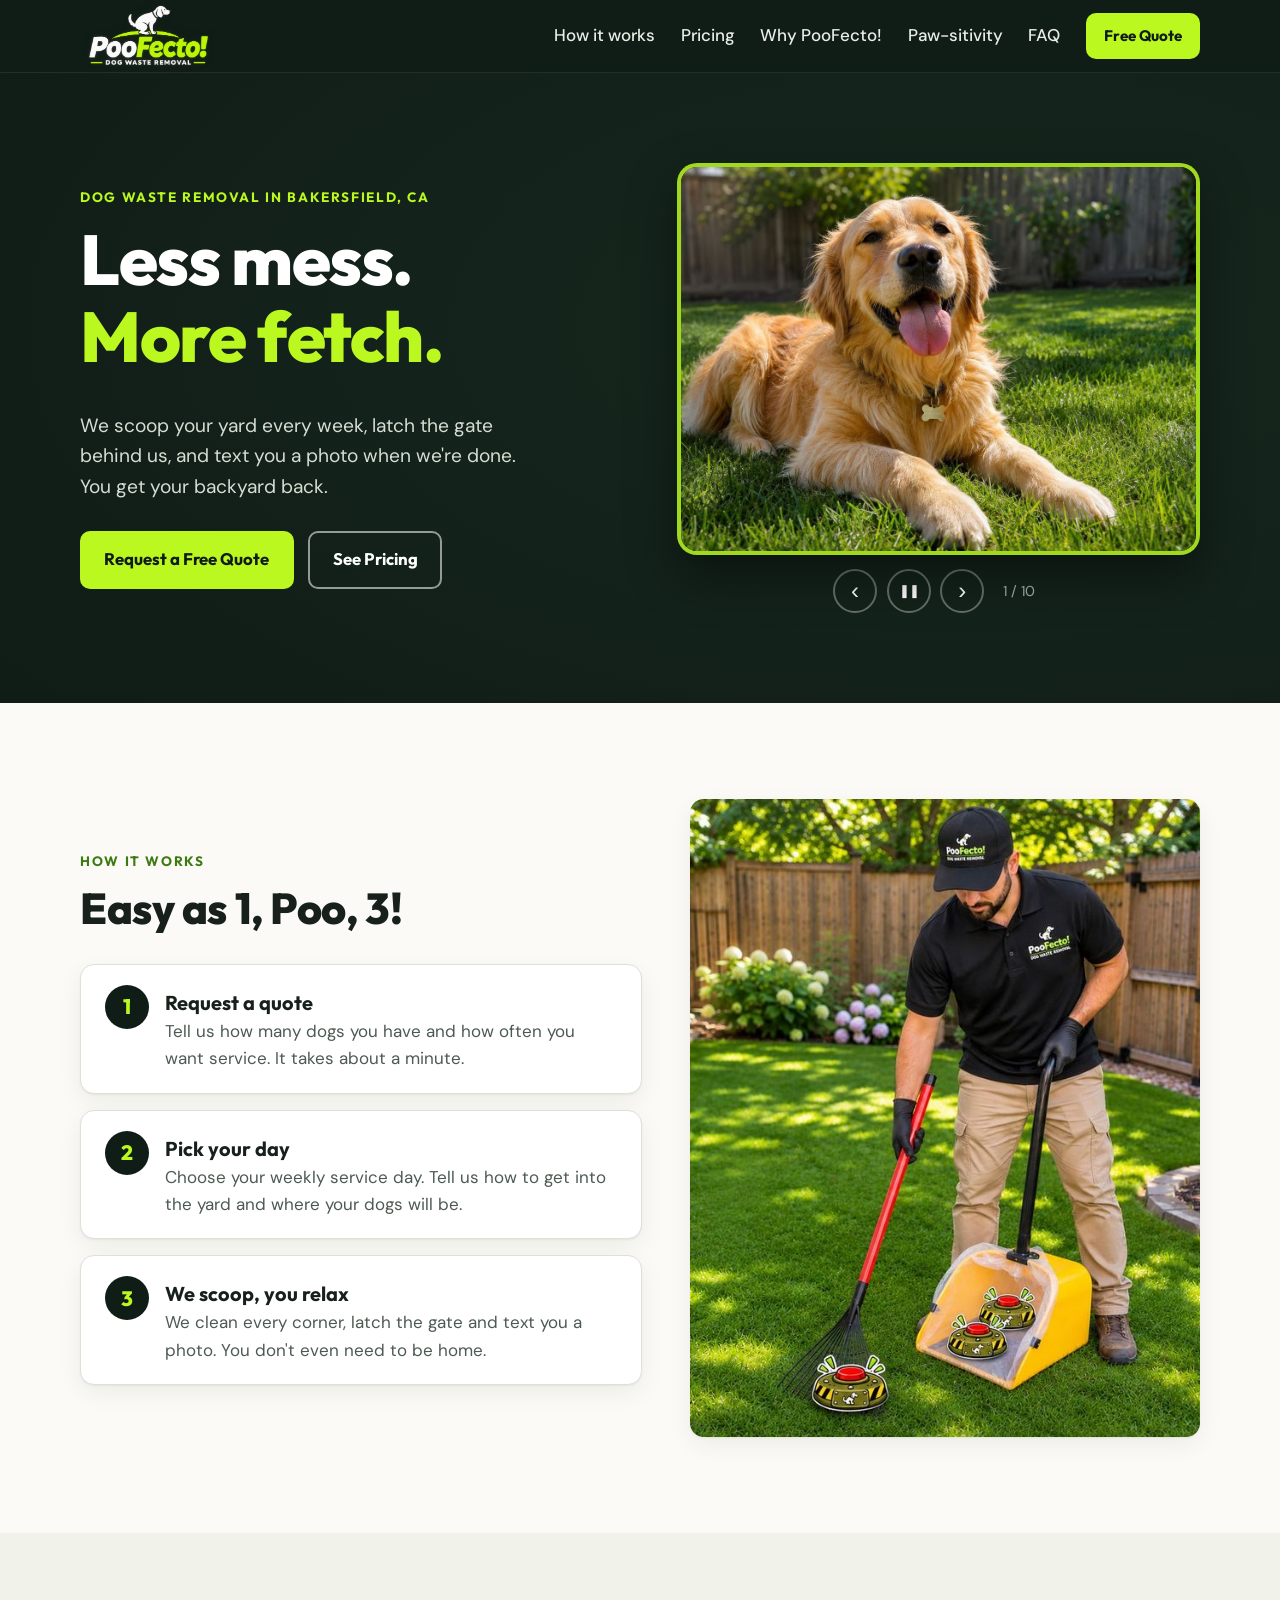
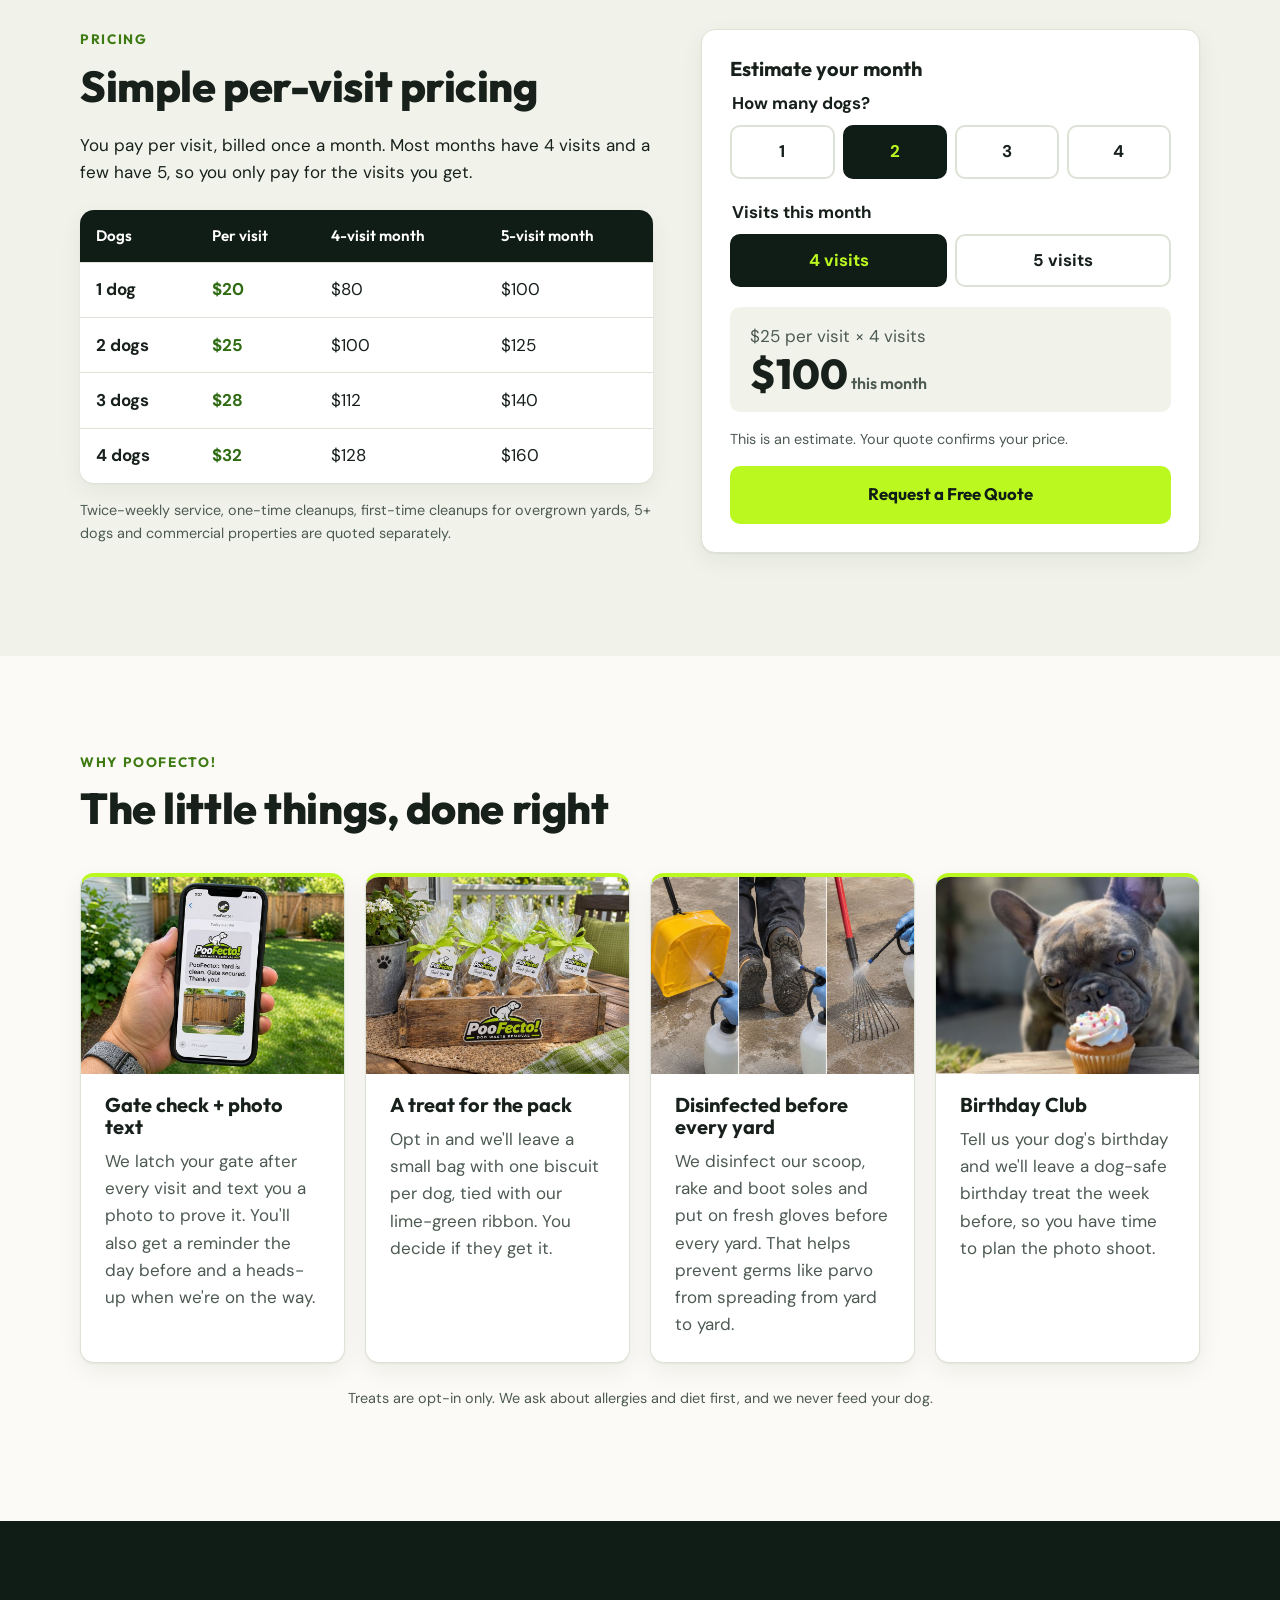
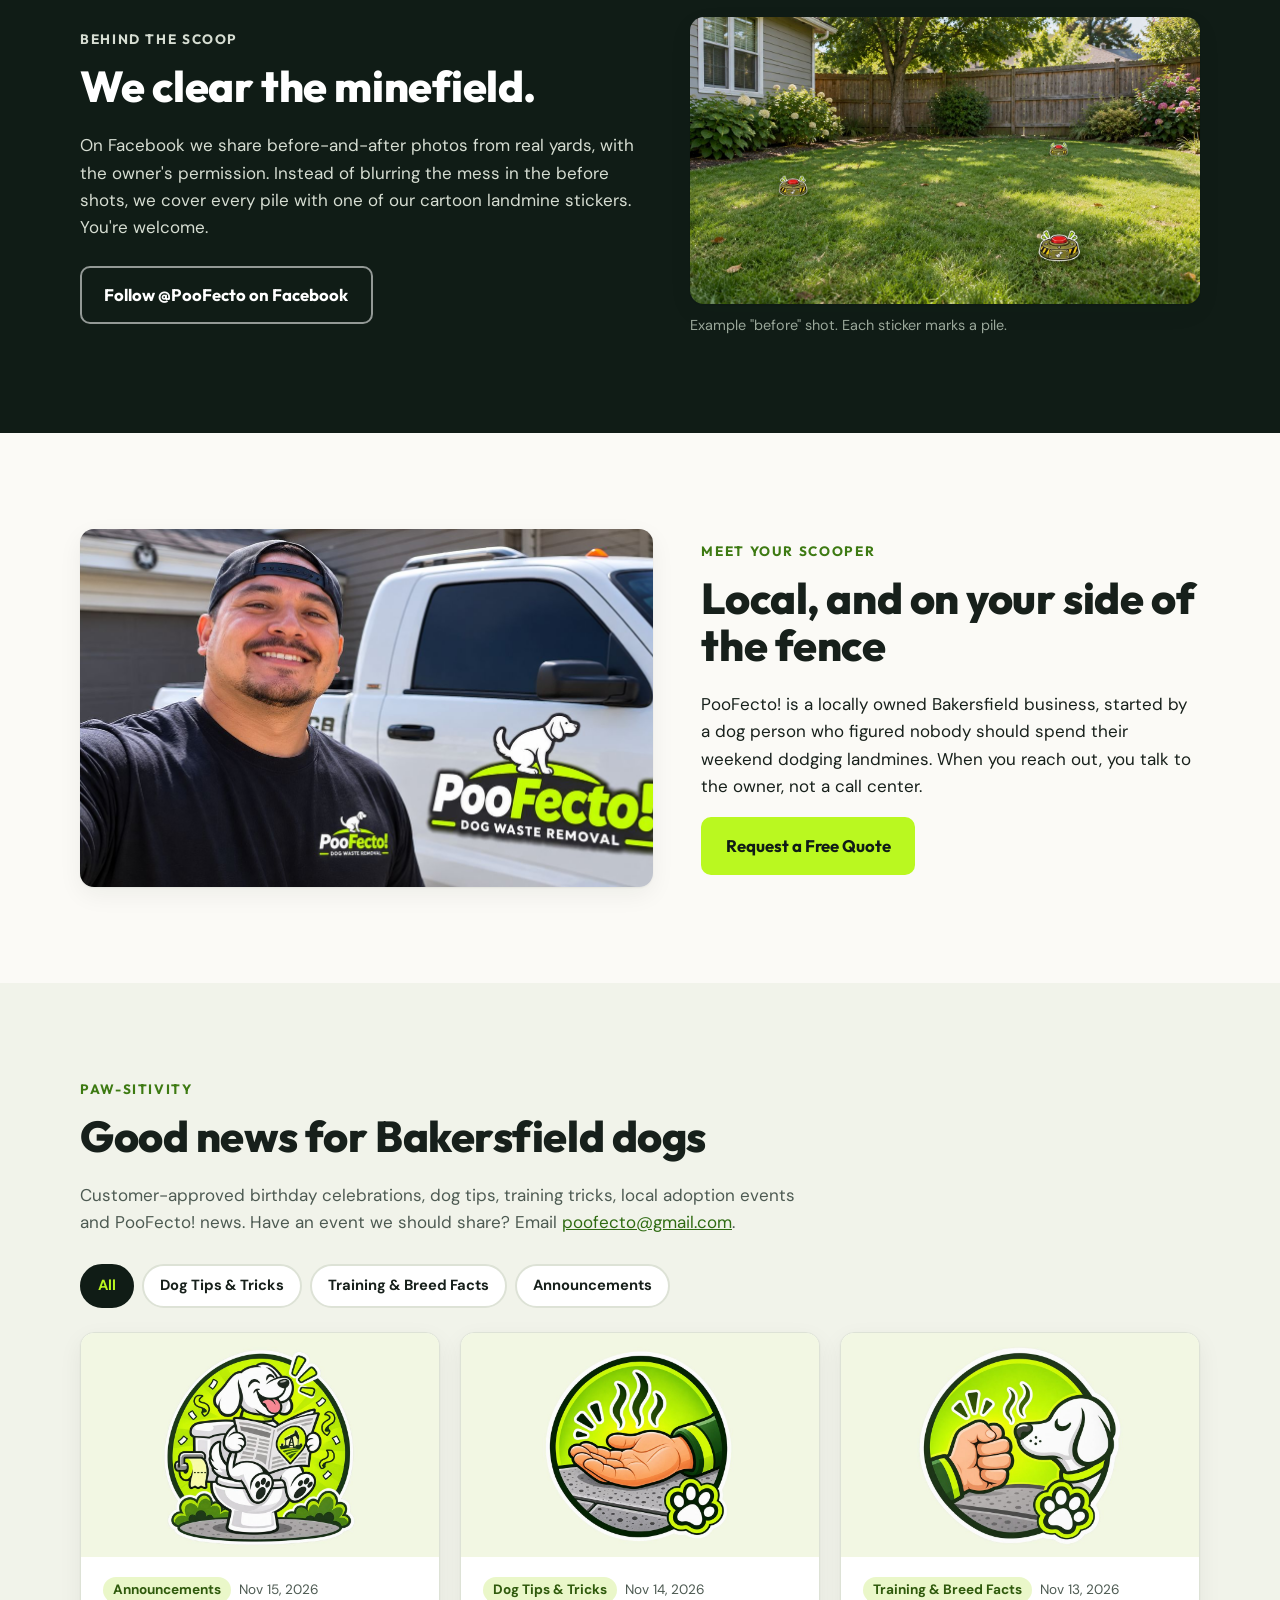
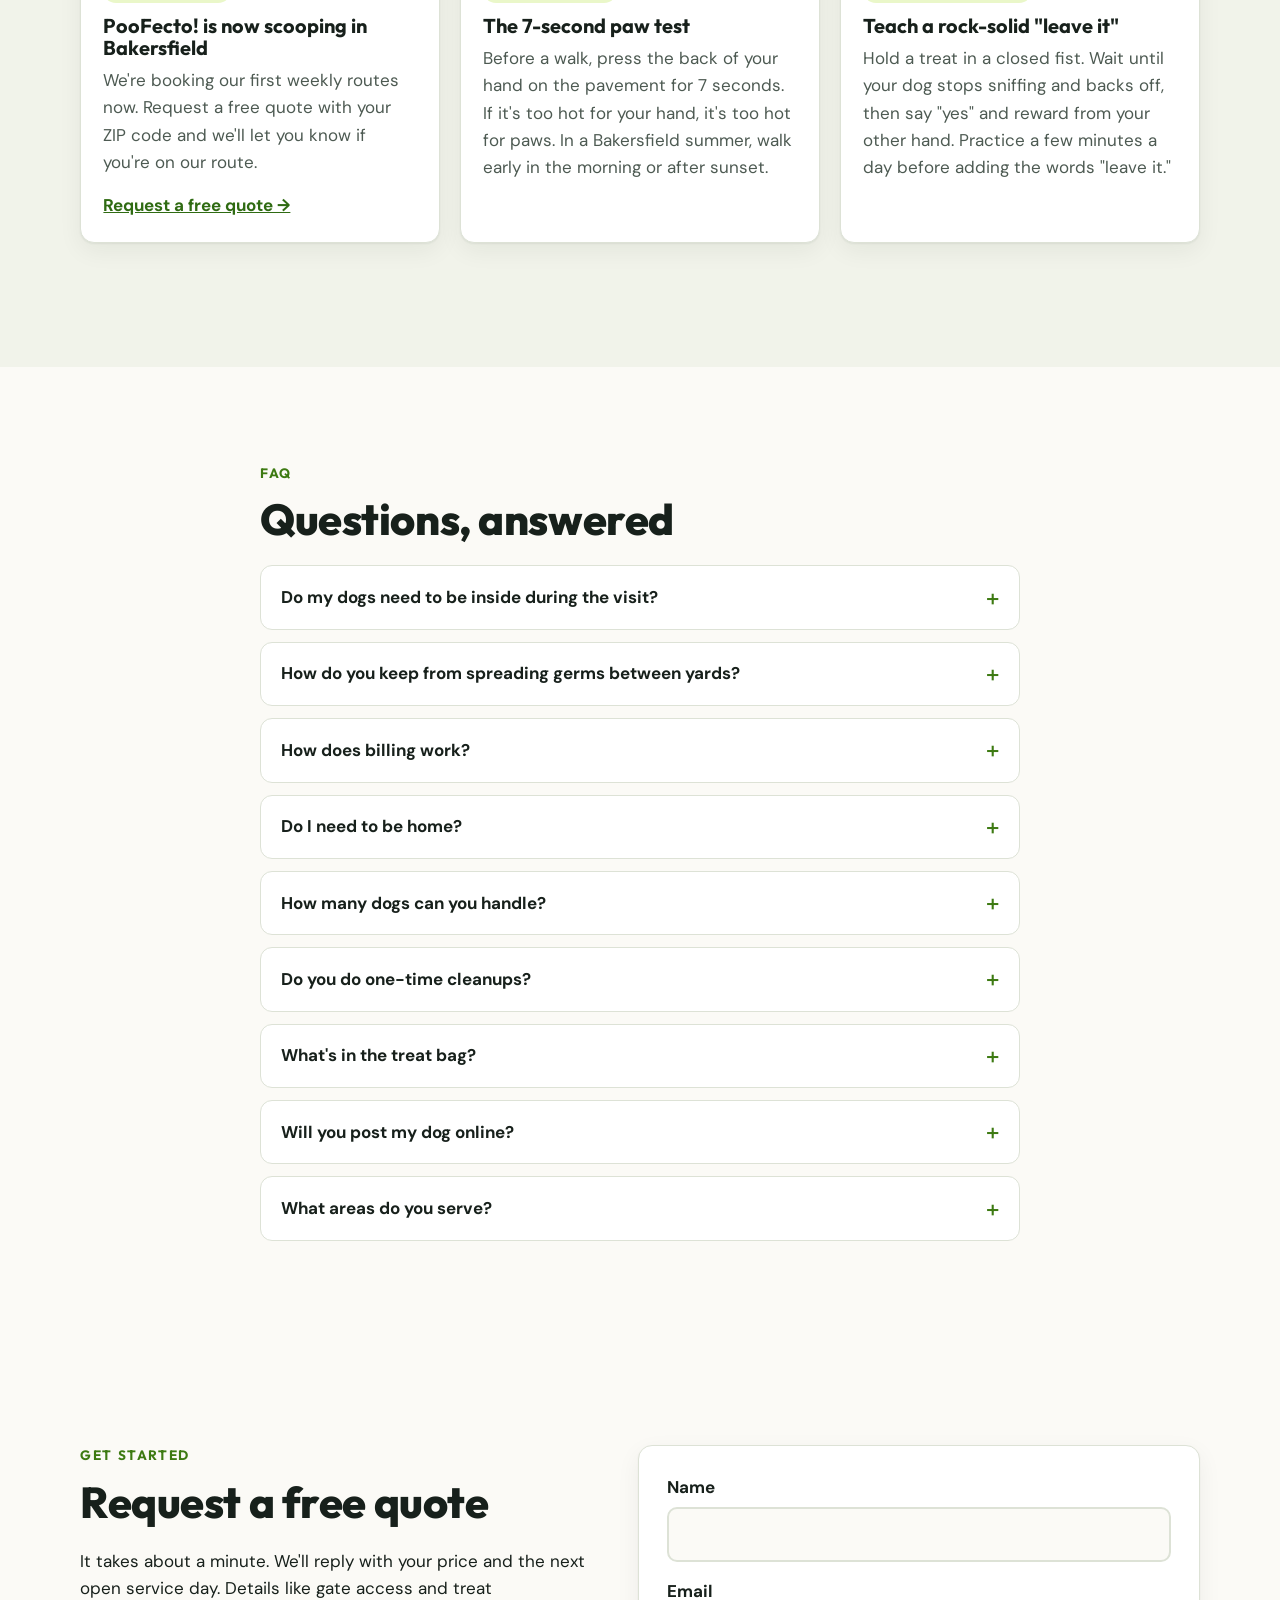
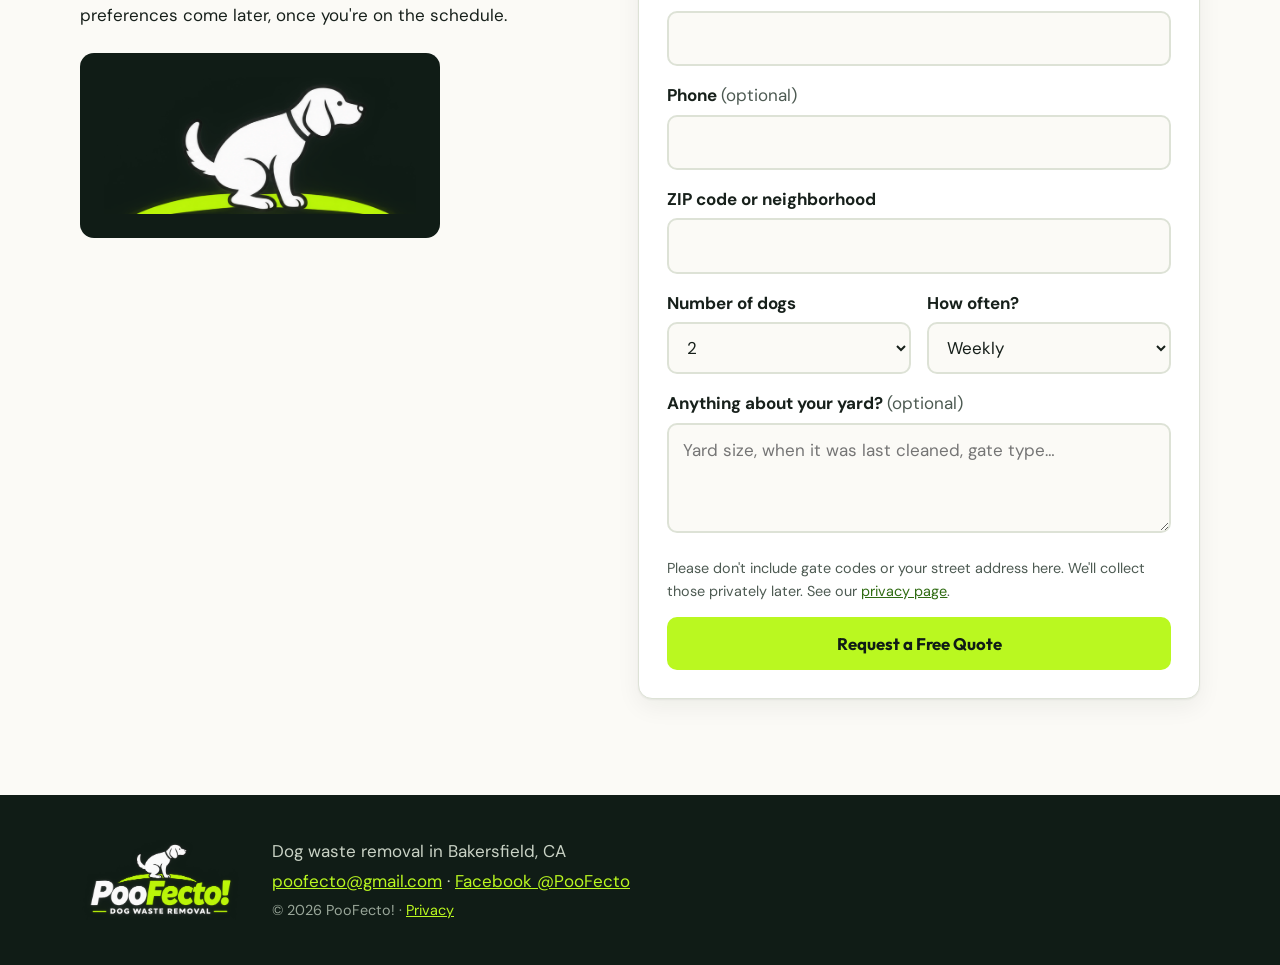
==== commit 85999d49: "Add files via upload" ====
--- a/index.html
+++ b/index.html
@@ -31,6 +31,7 @@
         <a href="#how">How it works</a>
         <a href="#pricing">Pricing</a>
         <a href="#why">Why PooFecto!</a>
+        <a href="#pawsitivity">Paw-sitivity</a>
         <a href="#faq">FAQ</a>
         <a href="#quote" class="btn btn-lime btn-sm">Free Quote</a>
       </nav>
@@ -51,7 +52,26 @@
           </div>
         </div>
         <div class="hero-art">
-          <img class="hero-photo" src="assets/hero-golden.jpg" alt="A happy golden retriever lying on a clean green lawn in a fenced backyard" width="1400" height="933" fetchpriority="high">
+          <div class="carousel" role="region" aria-roledescription="carousel" aria-label="Happy dogs in clean backyards">
+            <div class="carousel-frame">
+            <img src="assets/hero/golden-retriever.jpg" alt="A happy golden retriever lying on a clean green lawn" width="1200" height="900" class="is-active" fetchpriority="high">
+            <img src="assets/hero/german-shepherd.jpg" alt="A German shepherd tilting its head in a fenced backyard" width="1200" height="900" loading="lazy">
+            <img src="assets/hero/corgi-and-lab.jpg" alt="A corgi carrying a tennis ball beside a chocolate Lab on green grass" width="1200" height="900" loading="lazy">
+            <img src="assets/hero/husky.jpg" alt="A husky relaxing in the sun on a backyard lawn" width="1200" height="900" loading="lazy">
+            <img src="assets/hero/french-bulldog-pied.jpg" alt="A black and white French bulldog standing on a sunny lawn" width="1200" height="900" loading="lazy">
+            <img src="assets/hero/boxer.jpg" alt="A boxer trotting across a backyard lawn" width="1200" height="900" loading="lazy">
+            <img src="assets/hero/dachshund.jpg" alt="A dachshund sniffing the grass in a backyard" width="1200" height="900" loading="lazy">
+            <img src="assets/hero/corgi-running.jpg" alt="A corgi running across a sunny lawn" width="1200" height="900" loading="lazy">
+            <img src="assets/hero/black-lab.jpg" alt="A black Lab sitting on the lawn in front of a house" width="1200" height="900" loading="lazy">
+            <img src="assets/hero/dalmatian.jpg" alt="A Dalmatian running across a fenced backyard lawn" width="1200" height="900" loading="lazy">
+            </div>
+            <div class="carousel-controls">
+              <button type="button" class="car-btn" data-car="prev" aria-label="Previous photo">&#8249;</button>
+              <button type="button" class="car-btn car-pause" data-car="pause" aria-label="Pause photos">&#10074;&#10074;</button>
+              <button type="button" class="car-btn" data-car="next" aria-label="Next photo">&#8250;</button>
+              <span class="car-count" aria-live="polite"><span data-car="index">1</span> / 10</span>
+            </div>
+          </div>
         </div>
       </div>
     </section>
@@ -192,17 +212,21 @@
       </div>
     </section>
 
-    <!-- COMMUNITY -->
-    <section class="section" id="community">
-      <div class="wrap narrow center">
+    <!-- PAW-SITIVITY: posts load from content/pawsitivity.json (edited in /admin/) -->
+    <section class="section section-tint" id="pawsitivity">
+      <div class="wrap">
         <p class="eyebrow dark">Paw-sitivity</p>
-        <h2>Good for Bakersfield dogs</h2>
-        <p>We use our page to share local adoption and foster events, shelter news, low-cost microchip and spay/neuter clinics, and shout-outs to local groomers, trainers and pet businesses. Have an event we should share? Email us at <a href="mailto:poofecto@gmail.com">poofecto@gmail.com</a>.</p>
+        <h2>Good news for Bakersfield dogs</h2>
+        <p class="section-lead">Customer-approved birthday celebrations, dog tips, training tricks, local adoption events and PooFecto! news. Have an event we should share? Email <a href="mailto:poofecto@gmail.com">poofecto@gmail.com</a>.</p>
+        <div class="paw-filters" role="group" aria-label="Filter posts by category" hidden></div>
+        <div class="paw-grid" aria-live="polite"></div>
+        <div class="paw-more-wrap"><button type="button" class="btn btn-outline paw-more" hidden>Show more posts</button></div>
+        <noscript><p>Turn on JavaScript to see our latest posts, or follow us on <a href="https://www.facebook.com/PooFecto">Facebook</a>.</p></noscript>
       </div>
     </section>
 
     <!-- FAQ -->
-    <section class="section section-tint" id="faq">
+    <section class="section" id="faq">
       <div class="wrap narrow">
         <p class="eyebrow dark">FAQ</p>
         <h2>Questions, answered</h2>
--- a/styles.css
+++ b/styles.css
@@ -17,6 +17,7 @@
 }
 
 *, *::before, *::after { box-sizing: border-box; }
+[hidden] { display: none !important; }
 html { scroll-behavior: smooth; scroll-padding-top: 84px; }
 body { margin: 0; font-family: var(--font-body); font-size: 1.0625rem; line-height: 1.6; color: var(--ink); background: var(--paper); }
 img { max-width: 100%; height: auto; display: block; }
@@ -69,6 +70,19 @@
 .hero-art img { width: 100%; max-width: 560px; margin-inline: auto; }
 .hero-photo { max-width: 620px !important; aspect-ratio: 4 / 3; object-fit: cover; object-position: 55% 40%; border-radius: 20px; box-shadow: 0 20px 50px rgba(0,0,0,.45); border: 4px solid rgba(186,248,32,.85); }
 .photo { width: 100%; border-radius: var(--radius); box-shadow: var(--shadow); object-fit: cover; }
+
+
+/* Hero carousel: photos change, headline and button stay put. Controls sit below the photo, never on top of a dog. */
+.carousel { width: 100%; max-width: 620px; margin-inline: auto; }
+.carousel-frame { position: relative; aspect-ratio: 4 / 3; border-radius: 20px; overflow: hidden; border: 4px solid rgba(186,248,32,.85); box-shadow: 0 20px 50px rgba(0,0,0,.45); background: var(--bg-2); }
+.carousel-frame img { position: absolute; inset: 0; width: 100%; height: 100%; object-fit: cover; opacity: 0; transition: opacity .9s ease; max-width: none !important; }
+.carousel-frame img.is-active { opacity: 1; }
+.carousel-controls { display: flex; align-items: center; justify-content: center; gap: .6rem; margin-top: .9rem; }
+.car-btn { width: 44px; height: 44px; border-radius: 50%; border: 2px solid rgba(255,255,255,.35); background: transparent; color: var(--white); font-size: 1.5rem; line-height: 1; cursor: pointer; display: grid; place-items: center; transition: border-color .15s ease, color .15s ease; }
+.car-btn:hover { border-color: var(--lime); color: var(--lime); }
+.car-pause { font-size: .8rem; letter-spacing: -1px; }
+.car-count { color: #aab6a6; font-size: .9rem; min-width: 3.5em; text-align: center; font-variant-numeric: tabular-nums; }
+@media (prefers-reduced-motion: reduce) { .carousel-frame img { transition: none; } }
 
 /* Sections */
 .section { padding: clamp(3.5rem, 8vw, 6rem) 0; }
@@ -127,6 +141,26 @@
 .about-grid { display: grid; grid-template-columns: 1.15fr 1fr; gap: 3rem; align-items: center; }
 .about-grid .photo { aspect-ratio: 16 / 10; object-position: 30% 40%; }
 
+/* Paw-sitivity */
+.section-lead { max-width: 62ch; color: var(--muted); }
+.paw-filters { display: flex; flex-wrap: wrap; gap: .5rem; margin: 1.75rem 0 1.5rem; }
+.paw-chip { font: inherit; font-weight: 700; font-size: .92rem; padding: .5rem 1rem; border-radius: 999px; border: 2px solid var(--line); background: var(--white); color: var(--ink); cursor: pointer; }
+.paw-chip:hover { border-color: var(--bg); }
+.paw-chip[aria-pressed="true"] { background: var(--bg); border-color: var(--bg); color: var(--lime); }
+.paw-grid { display: grid; grid-template-columns: repeat(3, 1fr); gap: 1.25rem; }
+.paw-card { background: var(--white); border: 1px solid var(--line); border-radius: var(--radius); overflow: hidden; box-shadow: var(--shadow); display: flex; flex-direction: column; }
+.paw-card img { width: 100%; aspect-ratio: 16 / 10; object-fit: cover; }
+.paw-body { padding: 1.25rem 1.4rem 1.4rem; display: flex; flex-direction: column; gap: .5rem; flex: 1; }
+.paw-meta { display: flex; flex-wrap: wrap; gap: .5rem; align-items: center; font-size: .85rem; color: var(--muted); }
+.paw-tag { background: #eaf7c9; color: #2f5a0c; font-weight: 700; padding: .15rem .6rem; border-radius: 999px; }
+.paw-event { font-weight: 700; color: var(--ink); }
+.paw-card h3 { margin: .25rem 0 0; }
+.paw-card p { margin: 0; color: var(--muted); }
+.paw-link { margin-top: auto; padding-top: .5rem; font-weight: 700; }
+.paw-more-wrap { text-align: center; margin-top: 1.75rem; }
+.btn-outline { border-color: var(--bg); color: var(--bg); background: transparent; }
+.btn-outline:hover { background: var(--bg); color: var(--lime); }
+
 /* FAQ */
 details { background: var(--white); border: 1px solid var(--line); border-radius: 12px; margin-bottom: .75rem; }
 summary { cursor: pointer; padding: 1.1rem 1.25rem; font-weight: 700; list-style: none; position: relative; padding-right: 3rem; }
@@ -162,9 +196,9 @@
 /* Responsive */
 @media (max-width: 960px) {
   .cards { grid-template-columns: repeat(2, 1fr); }
+  .paw-grid { grid-template-columns: repeat(2, 1fr); }
   .hero-grid, .how-grid, .about-grid, .pricing-grid, .scoop-grid, .quote-grid { grid-template-columns: 1fr; }
-  .hero-art { order: -1; }
-  .hero-photo { max-width: 100% !important; }
+  .carousel { max-width: 100%; }
   .how-photo { aspect-ratio: 4 / 3; }
 }
 @media (max-width: 760px) {
@@ -180,6 +214,7 @@
 }
 @media (max-width: 520px) {
   .cards { grid-template-columns: 1fr; }
+  .paw-grid { grid-template-columns: 1fr; }
   .field-row { flex-direction: column; gap: 0; }
   .hero-ctas .btn { width: 100%; }
   .rate-table th, .rate-table td { padding: .6rem .45rem; font-size: .88rem; }
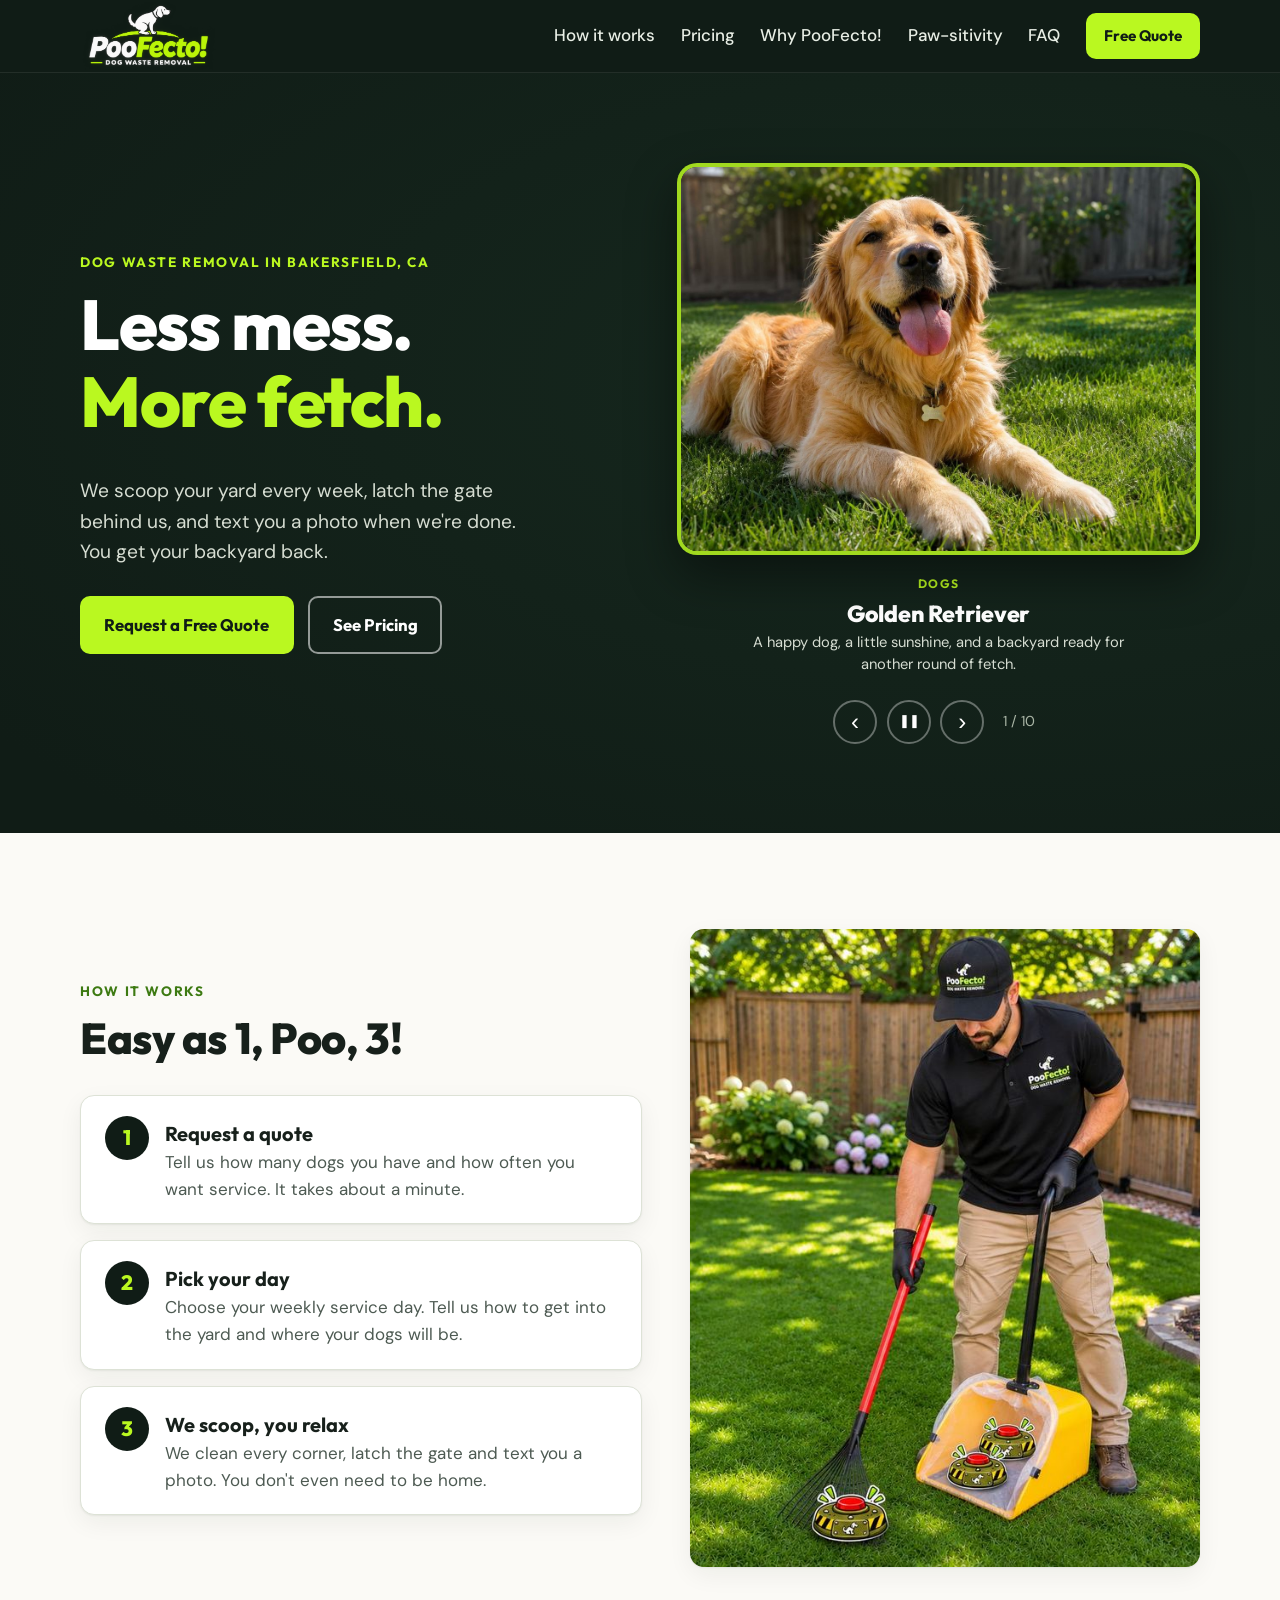
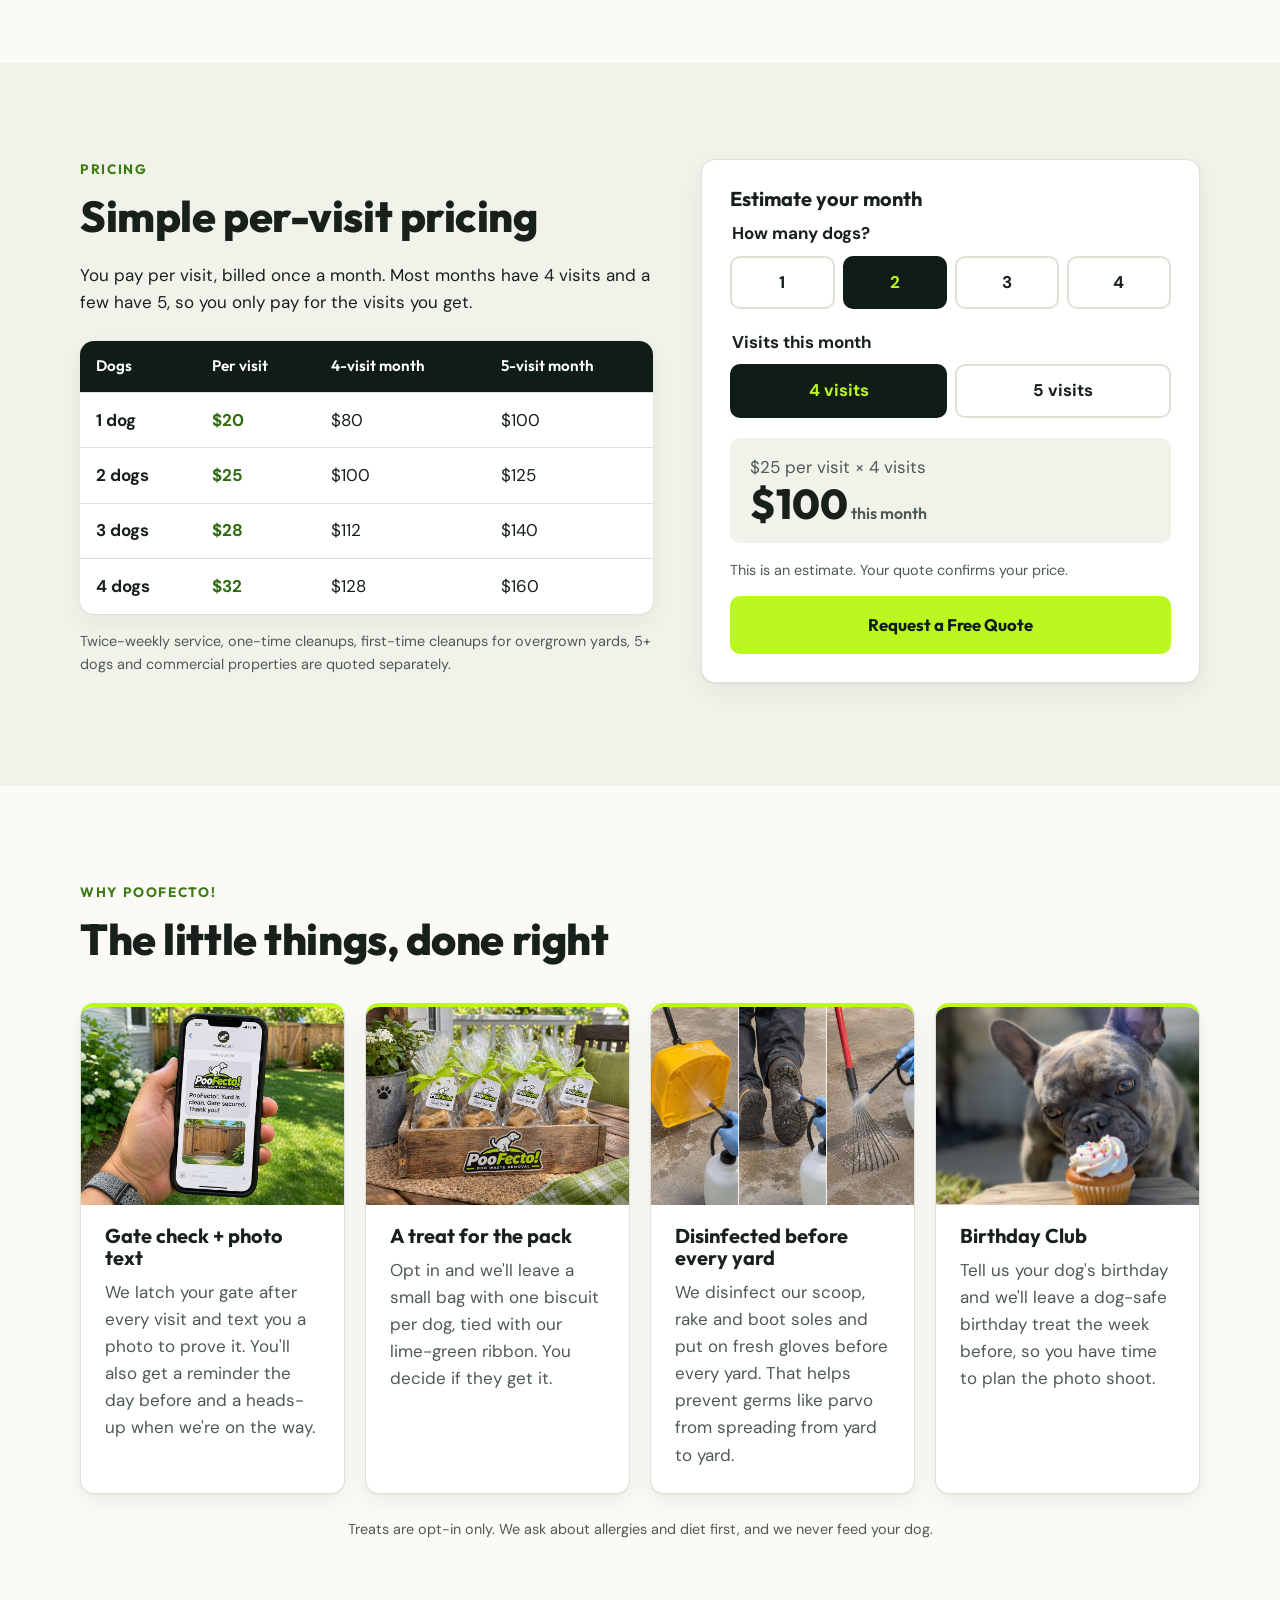
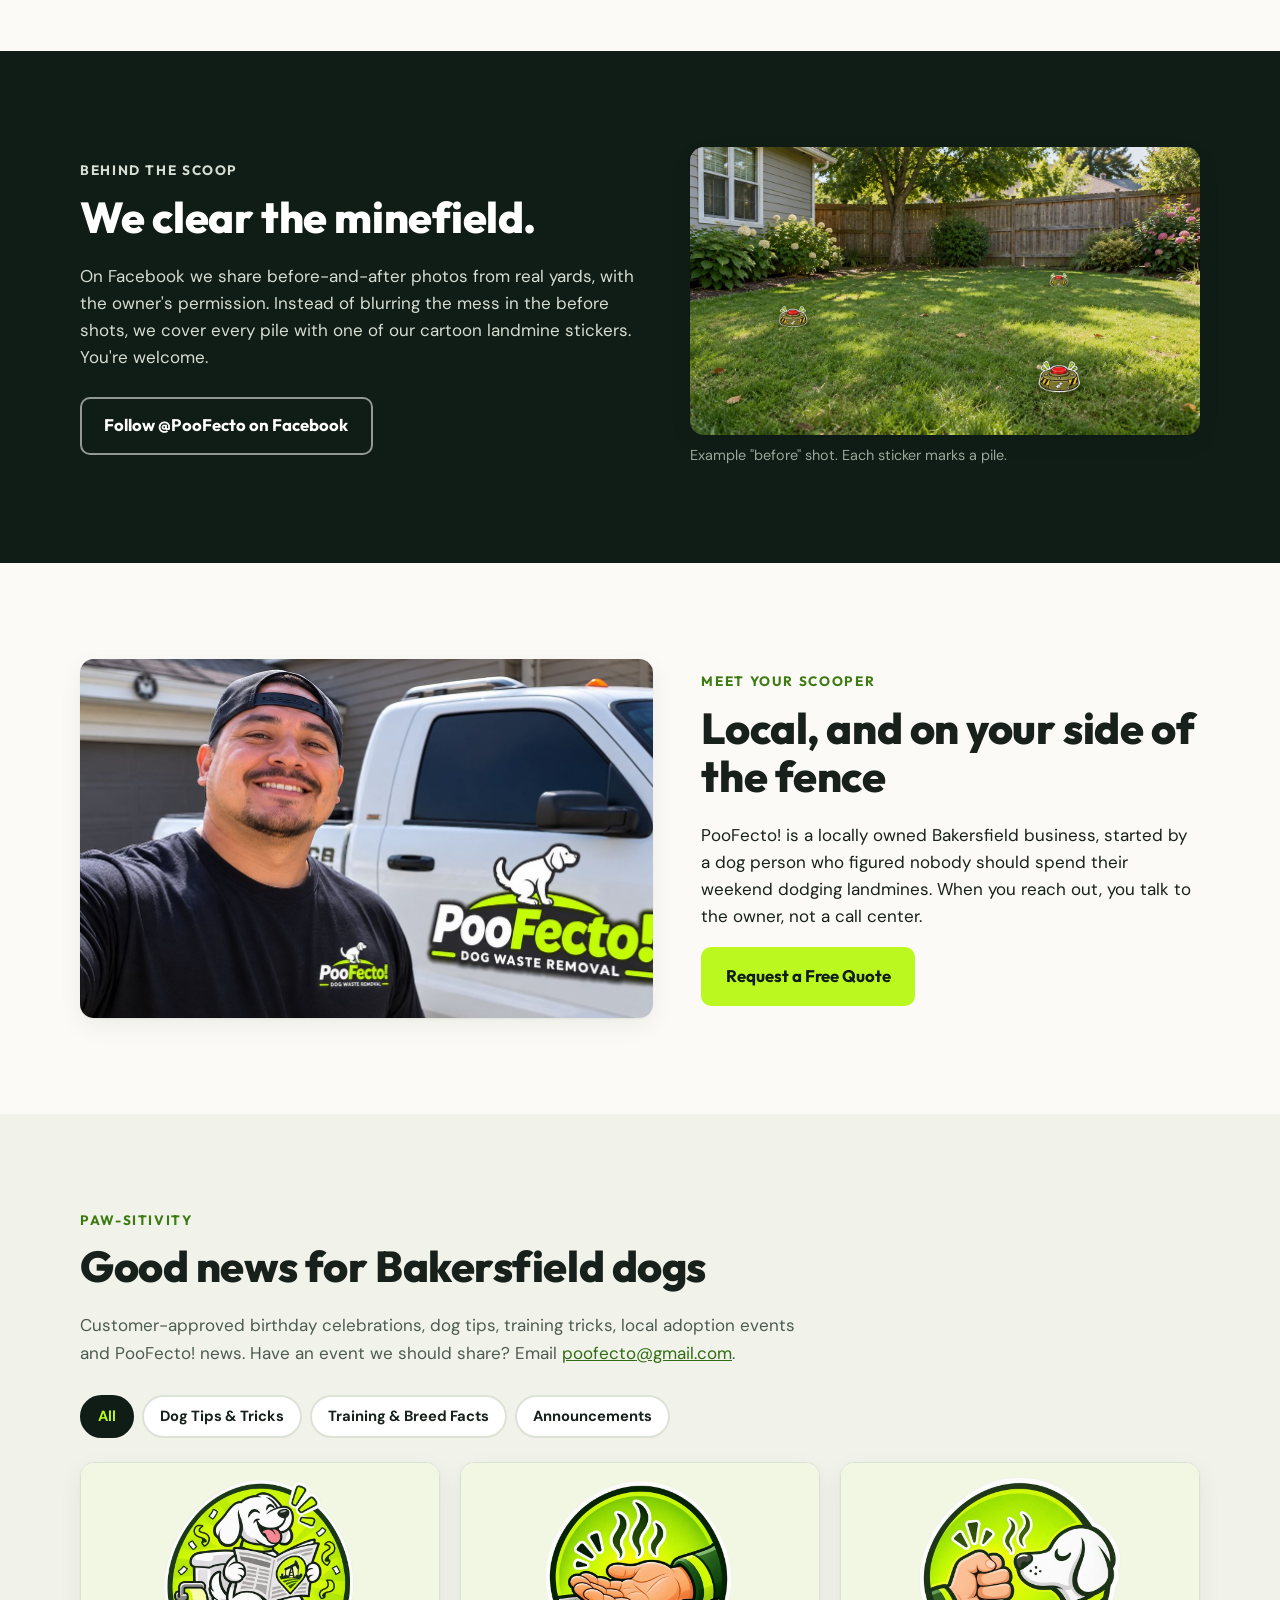
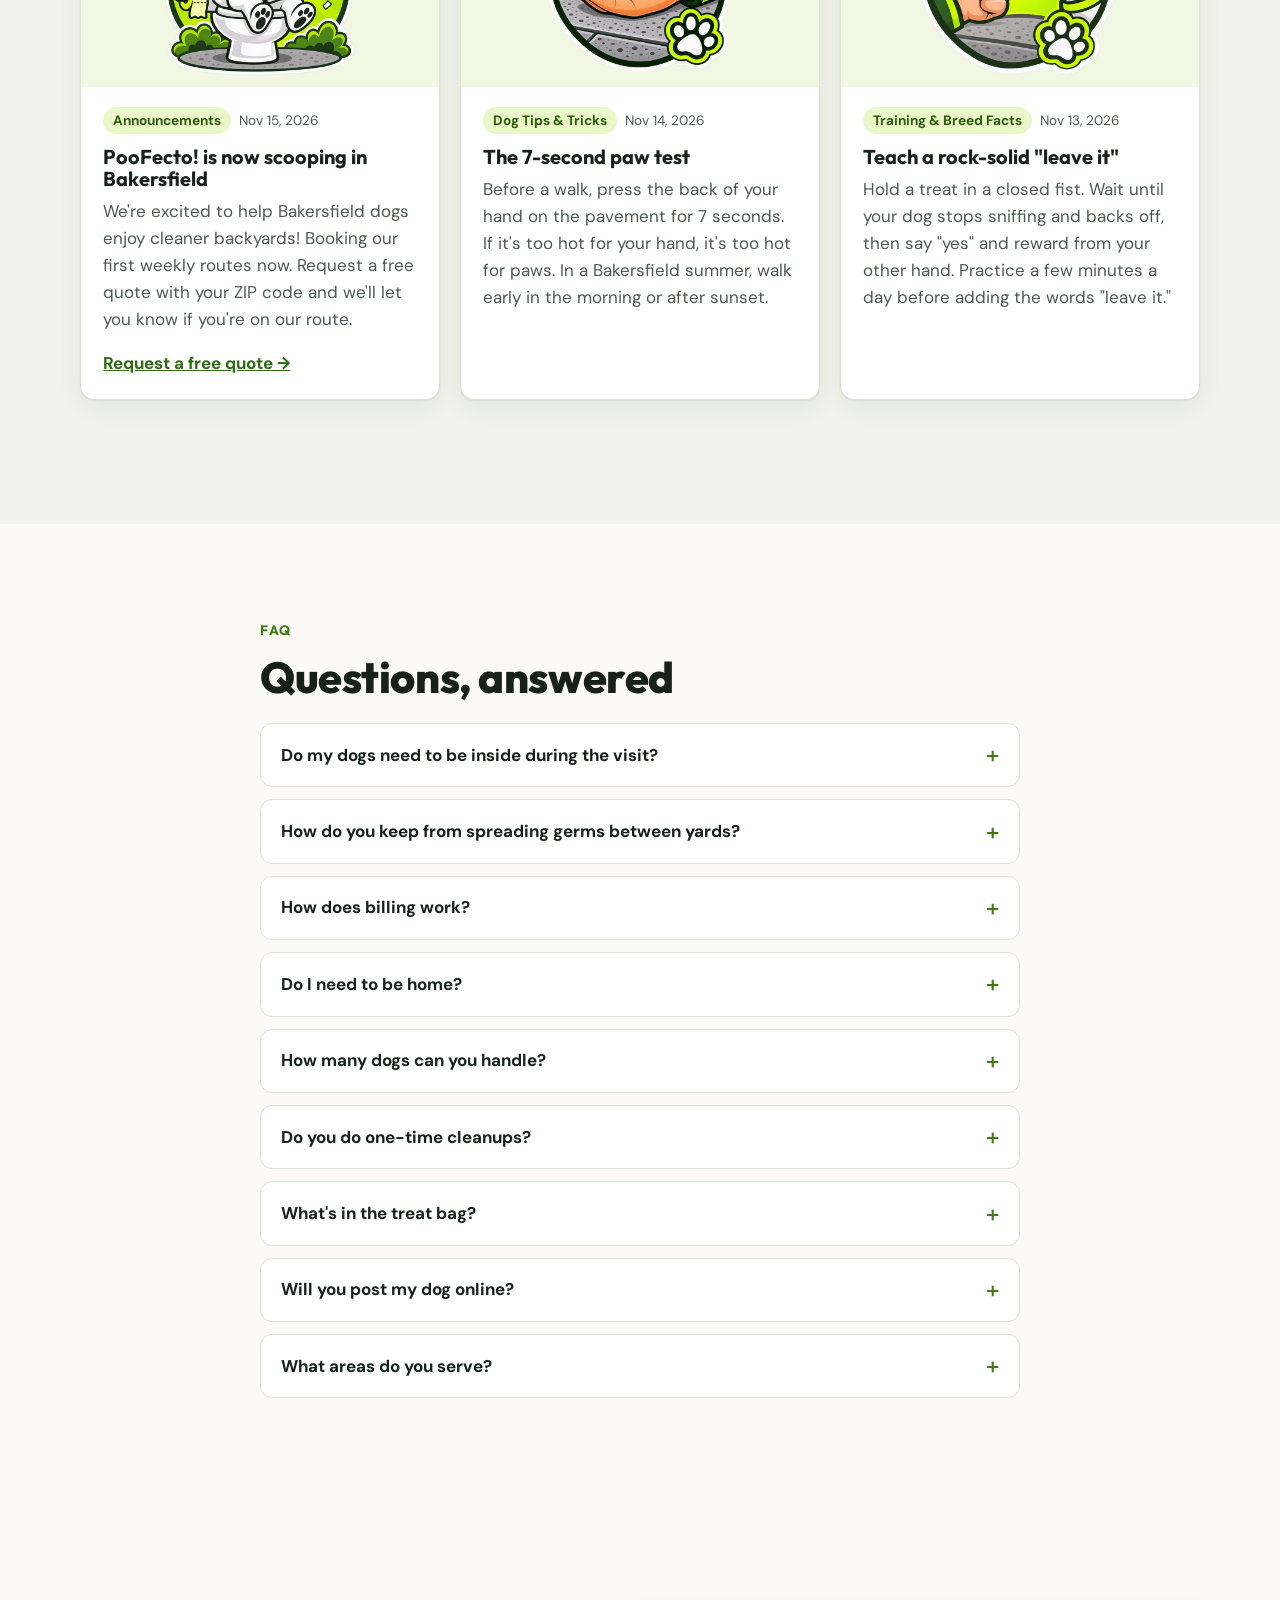
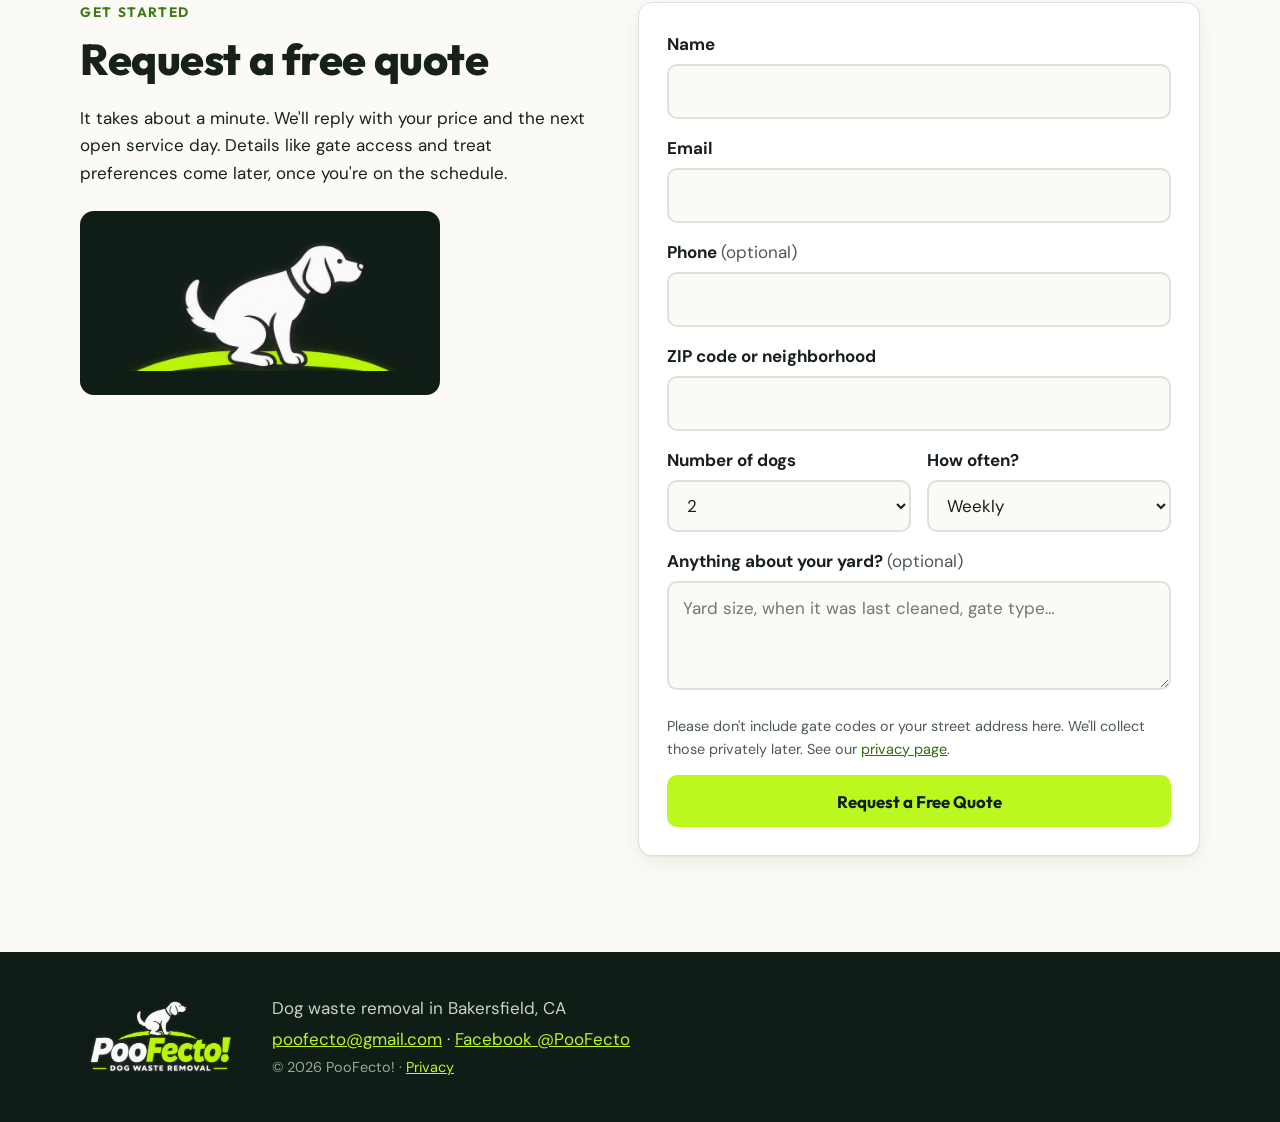
==== commit 3cec445a: "Add files via upload" ====
--- a/index.html
+++ b/index.html
@@ -52,7 +52,7 @@
           </div>
         </div>
         <div class="hero-art">
-          <div class="carousel" role="region" aria-roledescription="carousel" aria-label="Happy dogs in clean backyards">
+          <div class="carousel" role="region" aria-roledescription="carousel" aria-label="PooFecto! dogs, events and community news">
             <div class="carousel-frame">
             <img src="assets/hero/golden-retriever.jpg" alt="A happy golden retriever lying on a clean green lawn" width="1200" height="900" class="is-active" fetchpriority="high">
             <img src="assets/hero/german-shepherd.jpg" alt="A German shepherd tilting its head in a fenced backyard" width="1200" height="900" loading="lazy">
@@ -64,6 +64,12 @@
             <img src="assets/hero/corgi-running.jpg" alt="A corgi running across a sunny lawn" width="1200" height="900" loading="lazy">
             <img src="assets/hero/black-lab.jpg" alt="A black Lab sitting on the lawn in front of a house" width="1200" height="900" loading="lazy">
             <img src="assets/hero/dalmatian.jpg" alt="A Dalmatian running across a fenced backyard lawn" width="1200" height="900" loading="lazy">
+            </div>
+            <div class="carousel-story" aria-live="off" hidden>
+              <span class="carousel-category" hidden></span>
+              <h2 class="carousel-title" hidden></h2>
+              <p class="carousel-description" hidden></p>
+              <a class="carousel-link" hidden></a>
             </div>
             <div class="carousel-controls">
               <button type="button" class="car-btn" data-car="prev" aria-label="Previous photo">&#8249;</button>
--- a/styles.css
+++ b/styles.css
@@ -83,6 +83,15 @@
 .car-pause { font-size: .8rem; letter-spacing: -1px; }
 .car-count { color: #aab6a6; font-size: .9rem; min-width: 3.5em; text-align: center; font-variant-numeric: tabular-nums; }
 @media (prefers-reduced-motion: reduce) { .carousel-frame img { transition: none; } }
+
+
+/* Carousel headlines and stories: optional, editable through Pages CMS. */
+.carousel-story { padding: .9rem .3rem .15rem; text-align: center; }
+.carousel-category { display: inline-block; color: var(--lime); font-family: var(--font-head); font-weight: 700; font-size: .76rem; text-transform: uppercase; letter-spacing: .1em; }
+.carousel-title { font-size: clamp(1.15rem, 2.2vw, 1.45rem); line-height: 1.2; margin: .2rem 0 .3rem; color: var(--white); }
+.carousel-description { max-width: 42ch; margin: .15rem auto .5rem; color: #d6ddd2; font-size: .92rem; line-height: 1.45; }
+.carousel-link { display: inline-block; margin: .2rem 0 .3rem; color: var(--lime); font-weight: 700; font-size: .92rem; }
+.carousel-link:hover { color: var(--white); }
 
 /* Sections */
 .section { padding: clamp(3.5rem, 8vw, 6rem) 0; }
